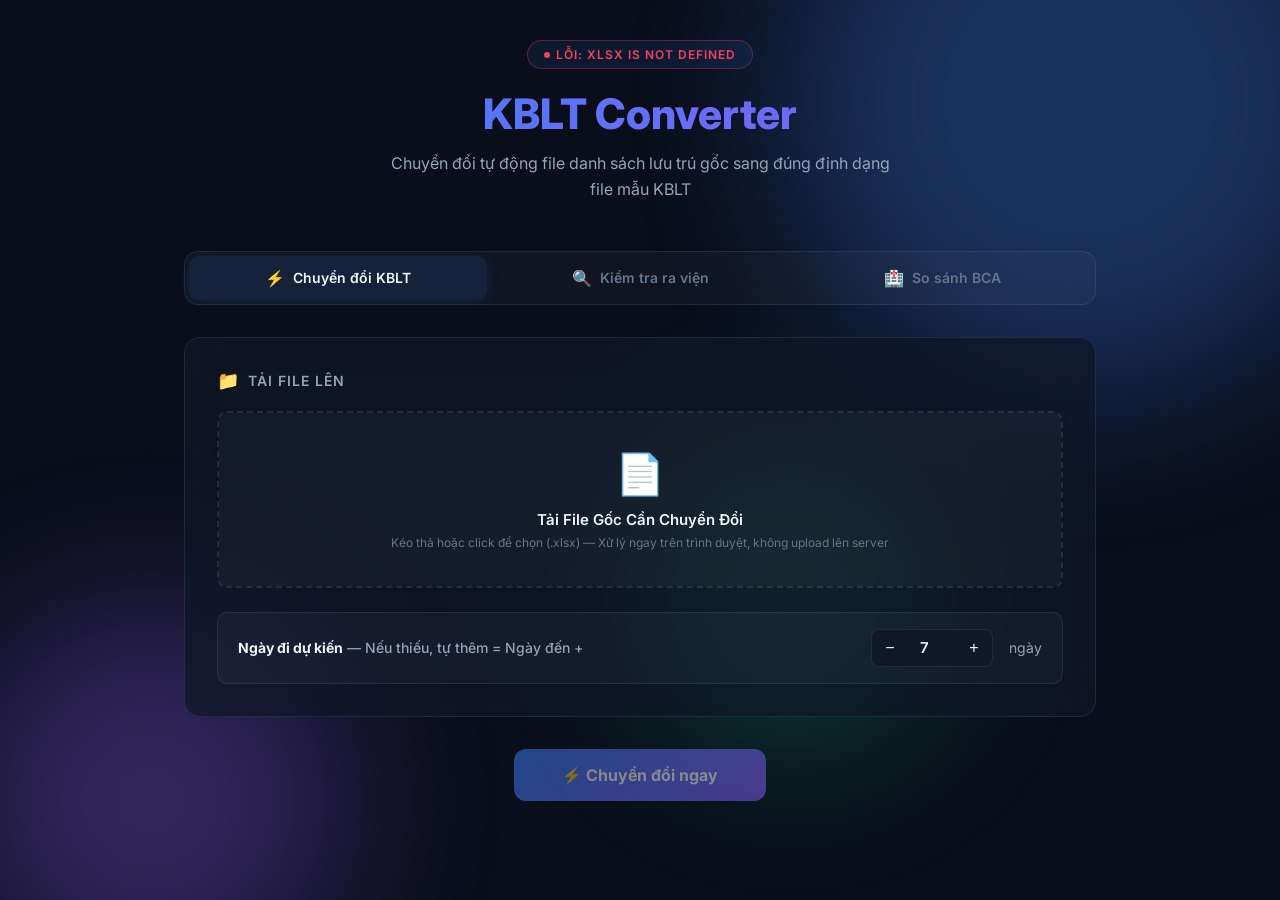
==== index.html @ 91fc9d6a "feat: xuat file BN moi theo chuan mau KBLT BCA de import truc tiep, them the thong ke va nut tai tom" ====
<!DOCTYPE html>
<html lang="vi">
<head>
    <meta charset="UTF-8">
    <meta name="viewport" content="width=device-width, initial-scale=1.0">
    <title>KBLT Converter - Chuyển đổi file lưu trú</title>
    <meta name="description" content="Chuyển đổi tự động file danh sách lưu trú gốc sang đúng định dạng file mẫu KBLT. Chạy trực tiếp trên trình duyệt.">
    <link rel="preconnect" href="https://fonts.googleapis.com">
    <link rel="preconnect" href="https://fonts.gstatic.com" crossorigin>
    <link href="https://fonts.googleapis.com/css2?family=Inter:wght@300;400;500;600;700;800&display=swap" rel="stylesheet">
    <script src="https://cdn.sheetjs.com/xlsx-0.20.3/package/dist/xlsx.full.min.js"></script>
    <script src="data/template_b64.js"></script>
    <style>
        :root {
            --bg-primary: #0a0e1a;
            --bg-secondary: #111827;
            --bg-card: rgba(17, 24, 39, 0.7);
            --bg-glass: rgba(255, 255, 255, 0.03);
            --border-glass: rgba(255, 255, 255, 0.08);
            --text-primary: #f1f5f9;
            --text-secondary: #94a3b8;
            --text-muted: #64748b;
            --accent-blue: #3b82f6;
            --accent-purple: #8b5cf6;
            --accent-emerald: #10b981;
            --accent-amber: #f59e0b;
            --accent-rose: #f43f5e;
            --accent-cyan: #06b6d4;
            --gradient-primary: linear-gradient(135deg, #3b82f6, #8b5cf6);
            --gradient-success: linear-gradient(135deg, #10b981, #06b6d4);
            --gradient-warm: linear-gradient(135deg, #f59e0b, #f43f5e);
            --shadow-glow: 0 0 40px rgba(59, 130, 246, 0.15);
            --radius: 16px;
            --radius-sm: 10px;
        }

        * { margin: 0; padding: 0; box-sizing: border-box; }

        body {
            font-family: 'Inter', -apple-system, sans-serif;
            background: var(--bg-primary);
            color: var(--text-primary);
            min-height: 100vh;
            overflow-x: hidden;
        }

        .bg-animation {
            position: fixed; top: 0; left: 0;
            width: 100%; height: 100%;
            z-index: 0; overflow: hidden;
        }

        .bg-animation .orb {
            position: absolute; border-radius: 50%;
            filter: blur(80px); opacity: 0.3;
            animation: float 20s ease-in-out infinite;
        }

        .bg-animation .orb:nth-child(1) {
            width: 600px; height: 600px;
            background: var(--accent-blue);
            top: -200px; right: -100px;
        }

        .bg-animation .orb:nth-child(2) {
            width: 400px; height: 400px;
            background: var(--accent-purple);
            bottom: -100px; left: -50px;
            animation-delay: -7s;
        }

        .bg-animation .orb:nth-child(3) {
            width: 300px; height: 300px;
            background: var(--accent-emerald);
            top: 50%; left: 50%;
            animation-delay: -14s;
        }

        @keyframes float {
            0%, 100% { transform: translate(0, 0) scale(1); }
            25% { transform: translate(50px, -30px) scale(1.05); }
            50% { transform: translate(-30px, 50px) scale(0.95); }
            75% { transform: translate(30px, 30px) scale(1.02); }
        }

        .container {
            position: relative; z-index: 1;
            max-width: 960px; margin: 0 auto;
            padding: 40px 24px 60px;
        }

        .header { text-align: center; margin-bottom: 48px; }

        .header .badge {
            display: inline-flex; align-items: center; gap: 6px;
            padding: 6px 16px;
            background: rgba(59, 130, 246, 0.1);
            border: 1px solid rgba(59, 130, 246, 0.2);
            border-radius: 100px;
            font-size: 12px; font-weight: 600;
            color: var(--accent-blue);
            text-transform: uppercase; letter-spacing: 1px;
            margin-bottom: 20px;
        }

        .header .badge .dot {
            width: 6px; height: 6px;
            background: var(--accent-emerald);
            border-radius: 50%;
            animation: pulse-dot 2s ease-in-out infinite;
        }

        .header .badge.loading-badge .dot {
            background: var(--accent-amber);
        }

        .header .badge.error-badge {
            border-color: rgba(244, 63, 94, 0.3);
            color: var(--accent-rose);
        }

        .header .badge.error-badge .dot {
            background: var(--accent-rose);
        }

        @keyframes pulse-dot {
            0%, 100% { opacity: 1; transform: scale(1); }
            50% { opacity: 0.5; transform: scale(0.8); }
        }

        .header h1 {
            font-size: 42px; font-weight: 800;
            background: var(--gradient-primary);
            -webkit-background-clip: text;
            -webkit-text-fill-color: transparent;
            background-clip: text;
            line-height: 1.2; margin-bottom: 12px;
        }

        .header p {
            font-size: 16px; color: var(--text-secondary);
            max-width: 500px; margin: 0 auto; line-height: 1.6;
        }

        .card {
            background: var(--bg-card);
            backdrop-filter: blur(20px);
            border: 1px solid var(--border-glass);
            border-radius: var(--radius);
            padding: 32px; margin-bottom: 24px;
            transition: all 0.3s ease;
        }

        .card:hover { border-color: rgba(255, 255, 255, 0.12); }

        .card-title {
            font-size: 14px; font-weight: 600;
            color: var(--text-secondary);
            text-transform: uppercase; letter-spacing: 1px;
            margin-bottom: 20px;
            display: flex; align-items: center; gap: 8px;
        }

        .card-title .icon { font-size: 18px; }

        .upload-zone {
            border: 2px dashed rgba(255, 255, 255, 0.1);
            border-radius: var(--radius-sm);
            padding: 36px 24px; text-align: center;
            cursor: pointer; transition: all 0.3s ease;
            position: relative; overflow: hidden;
        }

        .upload-zone::before {
            content: ''; position: absolute; inset: 0;
            background: var(--bg-glass); transition: all 0.3s ease;
        }

        .upload-zone:hover {
            border-color: var(--accent-blue);
            background: rgba(59, 130, 246, 0.05);
        }

        .upload-zone.dragover {
            border-color: var(--accent-blue);
            background: rgba(59, 130, 246, 0.08);
            transform: scale(1.02);
            box-shadow: var(--shadow-glow);
        }

        .upload-zone.has-file {
            border-color: var(--accent-emerald);
            border-style: solid;
            background: rgba(16, 185, 129, 0.05);
        }

        .upload-zone .zone-content { position: relative; z-index: 1; }
        .upload-zone .zone-icon { font-size: 40px; margin-bottom: 12px; display: block; }

        .upload-zone .zone-label {
            font-size: 15px; font-weight: 600;
            color: var(--text-primary); margin-bottom: 6px;
        }

        .upload-zone .zone-hint { font-size: 12px; color: var(--text-muted); }

        .upload-zone .file-name {
            display: none; font-size: 13px;
            color: var(--accent-emerald); font-weight: 500;
            margin-top: 8px; word-break: break-all;
        }

        .upload-zone.has-file .file-name { display: block; }

        input[type="file"] { display: none; }

        .settings-row {
            display: flex; align-items: center; gap: 16px;
            margin-top: 24px; padding: 16px 20px;
            background: var(--bg-glass);
            border-radius: var(--radius-sm);
            border: 1px solid var(--border-glass);
        }

        .settings-row label {
            font-size: 14px; color: var(--text-secondary);
            font-weight: 500; flex: 1;
        }

        .settings-row label strong { color: var(--text-primary); }

        .number-input {
            display: flex; align-items: center; gap: 0;
            background: var(--bg-secondary);
            border-radius: 8px; overflow: hidden;
            border: 1px solid var(--border-glass);
        }

        .number-input button {
            width: 36px; height: 36px; border: none;
            background: transparent; color: var(--text-primary);
            font-size: 16px; cursor: pointer;
            display: flex; align-items: center; justify-content: center;
            transition: background 0.2s;
        }

        .number-input button:hover { background: rgba(255, 255, 255, 0.08); }

        .number-input input {
            width: 48px; height: 36px; border: none;
            background: transparent; color: var(--text-primary);
            text-align: center; font-size: 15px;
            font-weight: 600; font-family: 'Inter', sans-serif;
        }

        .number-input input:focus { outline: none; }

        .submit-section { text-align: center; margin-top: 32px; }

        .btn-convert {
            display: inline-flex; align-items: center; gap: 10px;
            padding: 16px 48px;
            background: var(--gradient-primary);
            color: white; border: none; border-radius: 12px;
            font-size: 16px; font-weight: 700;
            font-family: 'Inter', sans-serif;
            cursor: pointer; transition: all 0.3s ease;
            position: relative; overflow: hidden;
        }

        .btn-convert::before {
            content: ''; position: absolute; inset: 0;
            background: linear-gradient(135deg, rgba(255,255,255,0.1), transparent);
            opacity: 0; transition: opacity 0.3s;
        }

        .btn-convert:hover::before { opacity: 1; }

        .btn-convert:hover {
            transform: translateY(-2px);
            box-shadow: 0 8px 30px rgba(59, 130, 246, 0.4);
        }

        .btn-convert:active { transform: translateY(0); }

        .btn-convert:disabled {
            opacity: 0.5; cursor: not-allowed;
            transform: none !important;
            box-shadow: none !important;
        }

        .btn-convert .spinner {
            display: none; width: 20px; height: 20px;
            border: 2px solid rgba(255,255,255,0.3);
            border-top-color: white; border-radius: 50%;
            animation: spin 0.8s linear infinite;
        }

        .btn-convert.loading .spinner { display: block; }
        .btn-convert.loading .btn-text { display: none; }

        @keyframes spin { to { transform: rotate(360deg); } }

        .results { display: none; animation: slideUp 0.5s ease; }
        .results.show { display: block; }

        @keyframes slideUp {
            from { opacity: 0; transform: translateY(20px); }
            to { opacity: 1; transform: translateY(0); }
        }

        .success-banner {
            background: linear-gradient(135deg, rgba(16, 185, 129, 0.1), rgba(6, 182, 212, 0.1));
            border: 1px solid rgba(16, 185, 129, 0.2);
            border-radius: var(--radius);
            padding: 28px 32px; text-align: center;
            margin-bottom: 24px;
        }

        .success-banner .check-icon {
            width: 56px; height: 56px;
            background: var(--gradient-success);
            border-radius: 50%;
            display: flex; align-items: center; justify-content: center;
            margin: 0 auto 16px; font-size: 28px;
            animation: scaleIn 0.5s ease;
        }

        @keyframes scaleIn {
            from { transform: scale(0); }
            50% { transform: scale(1.2); }
            to { transform: scale(1); }
        }

        .success-banner h3 {
            font-size: 20px; font-weight: 700;
            color: var(--accent-emerald); margin-bottom: 6px;
        }

        .success-banner p { font-size: 14px; color: var(--text-secondary); }

        .stats-grid {
            display: grid;
            grid-template-columns: repeat(3, 1fr);
            gap: 12px; margin-bottom: 24px;
        }

        .stat-card {
            background: var(--bg-glass);
            border: 1px solid var(--border-glass);
            border-radius: var(--radius-sm);
            padding: 20px 16px; text-align: center;
            transition: all 0.3s ease;
        }

        .stat-card:hover {
            transform: translateY(-2px);
            border-color: rgba(255, 255, 255, 0.12);
        }

        .stat-card .stat-value {
            font-size: 28px; font-weight: 800;
            margin-bottom: 4px; line-height: 1;
        }

        .stat-card .stat-label {
            font-size: 11px; color: var(--text-muted);
            text-transform: uppercase; letter-spacing: 0.5px;
            font-weight: 500;
        }

        .stat-card:nth-child(1) .stat-value { color: var(--accent-blue); }
        .stat-card:nth-child(2) .stat-value { color: var(--accent-purple); }
        .stat-card:nth-child(3) .stat-value { color: var(--accent-emerald); }
        .stat-card:nth-child(4) .stat-value { color: var(--accent-amber); }
        .stat-card:nth-child(5) .stat-value { color: var(--accent-cyan); }
        .stat-card:nth-child(6) .stat-value { color: var(--accent-rose); }

        .btn-download {
            display: inline-flex; align-items: center; gap: 10px;
            padding: 14px 40px;
            background: var(--gradient-success);
            color: white; border: none; border-radius: 12px;
            font-size: 15px; font-weight: 700;
            font-family: 'Inter', sans-serif;
            cursor: pointer; transition: all 0.3s ease;
            text-decoration: none;
        }

        .btn-download:hover {
            transform: translateY(-2px);
            box-shadow: 0 8px 30px rgba(16, 185, 129, 0.4);
        }

        .btn-reset {
            display: inline-flex; align-items: center; gap: 8px;
            padding: 14px 32px;
            background: transparent; color: var(--text-secondary);
            border: 1px solid var(--border-glass);
            border-radius: 12px; font-size: 14px; font-weight: 600;
            font-family: 'Inter', sans-serif;
            cursor: pointer; transition: all 0.3s ease;
            margin-left: 12px;
        }

        .btn-reset:hover {
            border-color: var(--text-muted);
            color: var(--text-primary);
        }

        .error-banner {
            display: none;
            background: rgba(244, 63, 94, 0.1);
            border: 1px solid rgba(244, 63, 94, 0.2);
            border-radius: var(--radius-sm);
            padding: 16px 20px; margin-top: 16px;
            color: var(--accent-rose); font-size: 14px;
            animation: slideUp 0.3s ease;
        }

        .error-banner.show { display: block; }

        .mapping-detail { margin-top: 16px; }

        .mapping-item {
            display: flex; justify-content: space-between;
            align-items: center; padding: 10px 16px;
            border-bottom: 1px solid var(--border-glass);
            font-size: 13px;
        }

        .mapping-item:last-child { border-bottom: none; }
        .mapping-item .map-label { color: var(--text-secondary); }
        .mapping-item .map-value { font-weight: 600; color: var(--accent-emerald); }
        .mapping-item .map-value.zero { color: var(--text-muted); }

        @media (max-width: 640px) {
            .stats-grid { grid-template-columns: repeat(2, 1fr); }
            .header h1 { font-size: 28px; }
            .card { padding: 20px; }
            .discharge-upload-grid { grid-template-columns: 1fr; }
            .discharge-upload-grid.three-cols { grid-template-columns: 1fr; }
            .discharge-stats-grid { grid-template-columns: 1fr 1fr; }
        }

        /* ===== Tab Navigation ===== */
        .tab-bar {
            display: flex; gap: 4px;
            background: rgba(255, 255, 255, 0.03);
            border: 1px solid var(--border-glass);
            border-radius: 14px; padding: 4px;
            margin-bottom: 32px;
            backdrop-filter: blur(12px);
        }

        .tab-item {
            flex: 1; padding: 12px 20px;
            background: transparent; border: none;
            border-radius: 10px; cursor: pointer;
            font-family: 'Inter', sans-serif;
            font-size: 14px; font-weight: 600;
            color: var(--text-muted);
            display: flex; align-items: center;
            justify-content: center; gap: 8px;
            transition: all 0.3s ease;
            position: relative;
        }

        .tab-item:hover {
            color: var(--text-secondary);
            background: rgba(255, 255, 255, 0.03);
        }

        .tab-item.active {
            color: var(--text-primary);
            background: rgba(59, 130, 246, 0.12);
            box-shadow: 0 2px 12px rgba(59, 130, 246, 0.15);
        }

        .tab-item .tab-icon { font-size: 16px; }

        .tab-content {
            display: none;
            animation: fadeIn 0.4s ease;
        }

        .tab-content.active { display: block; }

        @keyframes fadeIn {
            from { opacity: 0; transform: translateY(10px); }
            to { opacity: 1; transform: translateY(0); }
        }

        /* ===== Discharge Checker ===== */
        .discharge-upload-grid {
            display: grid;
            grid-template-columns: 1fr 1fr;
            gap: 16px; margin-bottom: 24px;
        }

        .discharge-upload-grid.three-cols {
            grid-template-columns: 1fr 1fr 1fr;
        }

        .discharge-upload-grid .upload-zone {
            padding: 28px 16px;
        }

        .discharge-upload-grid .zone-icon { font-size: 32px; }

        .discharge-upload-grid .zone-label { font-size: 14px; }

        .discharge-stats-grid {
            display: grid;
            grid-template-columns: repeat(3, 1fr);
            gap: 12px; margin-bottom: 24px;
        }

        .discharge-table-wrap {
            overflow-x: auto;
            border-radius: var(--radius-sm);
            border: 1px solid var(--border-glass);
            margin-bottom: 24px;
        }

        .discharge-table {
            width: 100%; border-collapse: collapse;
            font-size: 13px;
        }

        .discharge-table thead {
            background: rgba(59, 130, 246, 0.08);
        }

        .discharge-table th {
            padding: 12px 14px;
            text-align: left; font-weight: 600;
            color: var(--text-secondary);
            font-size: 11px;
            text-transform: uppercase;
            letter-spacing: 0.5px;
            border-bottom: 1px solid var(--border-glass);
            white-space: nowrap;
        }

        .discharge-table td {
            padding: 10px 14px;
            border-bottom: 1px solid rgba(255, 255, 255, 0.04);
            color: var(--text-primary);
        }

        .discharge-table tbody tr {
            transition: background 0.2s;
        }

        .discharge-table tbody tr:hover {
            background: rgba(59, 130, 246, 0.05);
        }

        .discharge-table tbody tr:last-child td {
            border-bottom: none;
        }

        .discharge-badge {
            display: inline-flex; align-items: center; gap: 5px;
            padding: 3px 10px;
            background: rgba(244, 63, 94, 0.1);
            border: 1px solid rgba(244, 63, 94, 0.2);
            border-radius: 100px;
            font-size: 11px; font-weight: 600;
            color: var(--accent-rose);
        }

        .btn-compare {
            display: inline-flex; align-items: center; gap: 10px;
            padding: 16px 48px;
            background: linear-gradient(135deg, #f59e0b, #f43f5e);
            color: white; border: none; border-radius: 12px;
            font-size: 16px; font-weight: 700;
            font-family: 'Inter', sans-serif;
            cursor: pointer; transition: all 0.3s ease;
            position: relative; overflow: hidden;
        }

        .btn-compare::before {
            content: ''; position: absolute; inset: 0;
            background: linear-gradient(135deg, rgba(255,255,255,0.1), transparent);
            opacity: 0; transition: opacity 0.3s;
        }

        .btn-compare:hover::before { opacity: 1; }

        .btn-compare:hover {
            transform: translateY(-2px);
            box-shadow: 0 8px 30px rgba(245, 158, 11, 0.4);
        }

        .btn-compare:active { transform: translateY(0); }

        .btn-compare:disabled {
            opacity: 0.5; cursor: not-allowed;
            transform: none !important;
            box-shadow: none !important;
        }

        .btn-compare .spinner {
            display: none; width: 20px; height: 20px;
            border: 2px solid rgba(255,255,255,0.3);
            border-top-color: white; border-radius: 50%;
            animation: spin 0.8s linear infinite;
        }

        .btn-compare.loading .spinner { display: block; }
        .btn-compare.loading .btn-text { display: none; }

        .discharge-results { display: none; animation: slideUp 0.5s ease; }
        .discharge-results.show { display: block; }

        .discharge-banner {
            background: linear-gradient(135deg, rgba(245, 158, 11, 0.1), rgba(244, 63, 94, 0.1));
            border: 1px solid rgba(245, 158, 11, 0.2);
            border-radius: var(--radius);
            padding: 28px 32px; text-align: center;
            margin-bottom: 24px;
        }

        .discharge-banner .check-icon {
            width: 56px; height: 56px;
            background: var(--gradient-warm);
            border-radius: 50%;
            display: flex; align-items: center; justify-content: center;
            margin: 0 auto 16px; font-size: 28px;
            animation: scaleIn 0.5s ease;
        }

        .discharge-banner h3 {
            font-size: 20px; font-weight: 700;
            color: var(--accent-amber); margin-bottom: 6px;
        }

        .discharge-banner p { font-size: 14px; color: var(--text-secondary); }

        .no-discharge {
            text-align: center; padding: 40px 20px;
            color: var(--text-muted); font-size: 14px;
        }

        .no-discharge .nd-icon { font-size: 48px; margin-bottom: 12px; display: block; }
    </style>
</head>
<body>
    <div class="bg-animation">
        <div class="orb"></div>
        <div class="orb"></div>
        <div class="orb"></div>
    </div>

    <div class="container">
        <div class="header">
            <div class="badge loading-badge" id="statusBadge">
                <span class="dot"></span>
                <span id="statusText">Đang tải dữ liệu mẫu...</span>
            </div>
            <h1>KBLT Converter</h1>
            <p>Chuyển đổi tự động file danh sách lưu trú gốc sang đúng định dạng file mẫu KBLT</p>
        </div>

        <div class="tab-bar">
            <button type="button" class="tab-item active" onclick="switchTab('converter')">
                <span class="tab-icon">⚡</span> Chuyển đổi KBLT
            </button>
            <button type="button" class="tab-item" onclick="switchTab('discharge')">
                <span class="tab-icon">🔍</span> Kiểm tra ra viện
            </button>
            <button type="button" class="tab-item" onclick="switchTab('bca')">
                <span class="tab-icon">🏥</span> So sánh BCA
            </button>
        </div>

        <div class="tab-content active" id="tab-converter">

        <form id="convertForm">
            <div class="card">
                <div class="card-title">
                    <span class="icon">📁</span>
                    Tải file lên
                </div>

                <div class="upload-zone" id="sourceZone" onclick="document.getElementById('sourceFile').click()">
                    <div class="zone-content">
                        <span class="zone-icon">📄</span>
                        <div class="zone-label">Tải File Gốc Cần Chuyển Đổi</div>
                        <div class="zone-hint">Kéo thả hoặc click để chọn (.xlsx) — Xử lý ngay trên trình duyệt, không upload lên server</div>
                        <div class="file-name" id="sourceFileName"></div>
                    </div>
                    <input type="file" id="sourceFile" accept=".xlsx,.xls">
                </div>

                <div class="settings-row">
                    <label>
                        <strong>Ngày đi dự kiến</strong> — Nếu thiếu, tự thêm = Ngày đến +
                    </label>
                    <div class="number-input">
                        <button type="button" onclick="changeExtraDays(-1)">−</button>
                        <input type="number" id="extraDays" value="7" min="0" max="30">
                        <button type="button" onclick="changeExtraDays(1)">+</button>
                    </div>
                    <span style="font-size: 14px; color: var(--text-secondary);">ngày</span>
                </div>
            </div>

            <div class="submit-section">
                <button type="submit" class="btn-convert" id="btnConvert" disabled>
                    <div class="spinner"></div>
                    <span class="btn-text">⚡ Chuyển đổi ngay</span>
                </button>
                <div class="error-banner" id="errorBanner"></div>
            </div>
        </form>

        <div class="results" id="results">
            <div class="success-banner">
                <div class="check-icon">✓</div>
                <h3>Chuyển đổi thành công!</h3>
                <p id="resultSummary"></p>
            </div>

            <div class="card" id="statsCard" style="display: none;">
                <div class="card-title">
                    <span class="icon">📊</span>
                    Thống kê chi tiết
                </div>

                <div class="stats-grid">
                    <div class="stat-card">
                        <div class="stat-value" id="statTotal">0</div>
                        <div class="stat-label">Tổng dòng</div>
                    </div>
                    <div class="stat-card">
                        <div class="stat-value" id="statGender">0</div>
                        <div class="stat-label">Giới tính</div>
                    </div>
                    <div class="stat-card">
                        <div class="stat-value" id="statDocType">0</div>
                        <div class="stat-label">Loại giấy tờ</div>
                    </div>
                    <div class="stat-card">
                        <div class="stat-value" id="statDate">0</div>
                        <div class="stat-label">Sửa ngày</div>
                    </div>
                    <div class="stat-card">
                        <div class="stat-value" id="statDeparture">0</div>
                        <div class="stat-label">Thêm ngày đi</div>
                    </div>
                    <div class="stat-card">
                        <div class="stat-value" id="statProvince">0</div>
                        <div class="stat-label">Tỉnh/TP</div>
                    </div>
                </div>

                <div class="mapping-detail" id="mappingDetail"></div>
            </div>

            <div style="text-align: center; margin-top: 8px;">
                <button type="button" class="btn-download" id="btnDownload" style="display: none;">
                    📥 Tải file kết quả về
                </button>
                <button type="button" class="btn-reset" onclick="resetForm()">
                    🔄 Làm mới
                </button>
            </div>
        </div>
        </div><!-- end tab-converter -->

        <div class="tab-content" id="tab-discharge">
            <div class="card">
                <div class="card-title">
                    <span class="icon">🔍</span>
                    So sánh file gốc
                </div>

                <div class="discharge-upload-grid">
                    <div class="upload-zone" id="yesterdayZone" onclick="document.getElementById('yesterdayFile').click()">
                        <div class="zone-content">
                            <span class="zone-icon">📅</span>
                            <div class="zone-label">File gốc HÔM QUA</div>
                            <div class="zone-hint">Kéo thả hoặc click (.xlsx)</div>
                            <div class="file-name" id="yesterdayFileName"></div>
                        </div>
                        <input type="file" id="yesterdayFile" accept=".xlsx,.xls">
                    </div>

                    <div class="upload-zone" id="todayZone" onclick="document.getElementById('todayFile').click()">
                        <div class="zone-content">
                            <span class="zone-icon">📄</span>
                            <div class="zone-label">File gốc HÔM NAY</div>
                            <div class="zone-hint">Kéo thả hoặc click (.xlsx)</div>
                            <div class="file-name" id="todayFileName"></div>
                        </div>
                        <input type="file" id="todayFile" accept=".xlsx,.xls">
                    </div>
                </div>
            </div>

            <div class="submit-section">
                <button type="button" class="btn-compare" id="btnCompare" disabled onclick="runComparison()">
                    <div class="spinner"></div>
                    <span class="btn-text">🔍 So sánh ngay</span>
                </button>
                <div class="error-banner" id="errorBannerDischarge"></div>
            </div>

            <div class="discharge-results" id="dischargeResults">
                <div class="discharge-banner">
                    <div class="check-icon">🏥</div>
                    <h3>Kết quả so sánh</h3>
                    <p id="dischargeSummary"></p>
                </div>

                <div class="discharge-stats-grid">
                    <div class="stat-card">
                        <div class="stat-value" id="statYesterday">0</div>
                        <div class="stat-label">Bệnh nhân hôm qua</div>
                    </div>
                    <div class="stat-card">
                        <div class="stat-value" id="statToday">0</div>
                        <div class="stat-label">Bệnh nhân hôm nay</div>
                    </div>
                    <div class="stat-card">
                        <div class="stat-value" id="statDischarged">0</div>
                        <div class="stat-label">Đã ra viện</div>
                    </div>
                </div>

                <div class="card" id="dischargeTableCard" style="display: none;">
                    <div class="card-title">
                        <span class="icon">📋</span>
                        Danh sách bệnh nhân đã ra viện
                        <span class="discharge-badge" id="dischargeCount"></span>
                    </div>
                    <div class="discharge-table-wrap">
                        <table class="discharge-table">
                            <thead>
                                <tr>
                                    <th>STT</th>
                                    <th>Họ và tên</th>
                                    <th>Ngày sinh</th>
                                    <th>Số giấy tờ</th>
                                    <th>Phòng/Khoa</th>
                                    <th>Ngày đến</th>
                                </tr>
                            </thead>
                            <tbody id="dischargeTableBody"></tbody>
                        </table>
                    </div>
                </div>

                <div id="noDischargeMsg" class="no-discharge" style="display: none;">
                    <span class="nd-icon">✅</span>
                    <strong>Không có bệnh nhân nào ra viện</strong>
                    <p style="margin-top: 6px;">Tất cả bệnh nhân hôm qua vẫn có trong danh sách hôm nay.</p>
                </div>

                <div style="text-align: center; margin-top: 8px;">
                    <button type="button" class="btn-download" id="btnDownloadDischarge" style="display: none;">
                        📥 Tải danh sách ra viện (.xlsx)
                    </button>
                    <button type="button" class="btn-reset" onclick="resetDischarge()">
                        🔄 Làm mới
                    </button>
                </div>
            </div>
        </div><!-- end tab-discharge -->

        <div class="tab-content" id="tab-bca">
            <div class="card">
                <div class="card-title">
                    <span class="icon">🏥</span>
                    So sánh đa chiều: HIS ↔ BCA ↔ KBLT
                </div>
                <p style="color: var(--text-dim); font-size: 13px; margin: -8px 0 16px 0;">
                    Tải lên 2 hoặc 3 file để so sánh. File HIS (bắt buộc) + BCA hoặc KBLT.
                </p>

                <div class="discharge-upload-grid three-cols">
                    <div class="upload-zone" id="hisZone" onclick="document.getElementById('hisFile').click()">
                        <div class="zone-content">
                            <span class="zone-icon">🏥</span>
                            <div class="zone-label">File HIS / KBLT (bắt buộc)</div>
                            <div class="zone-hint">File KBLT đã chuyển đổi hoặc File HIS (rptDS_LUUTRU...xlsx)</div>
                            <div class="file-name" id="hisFileName"></div>
                        </div>
                        <input type="file" id="hisFile" accept=".xlsx,.xls">
                    </div>

                    <div class="upload-zone" id="bcaZone" onclick="document.getElementById('bcaFile').click()">
                        <div class="zone-content">
                            <span class="zone-icon">🌐</span>
                            <div class="zone-label">File BCA (tùy chọn)</div>
                            <div class="zone-hint">File tải từ web lưu trú BCA (danh-sach-khach-VN...xlsx)</div>
                            <div class="file-name" id="bcaFileName"></div>
                        </div>
                        <input type="file" id="bcaFile" accept=".xlsx,.xls">
                    </div>

                    <div class="upload-zone" id="resultZone" onclick="document.getElementById('resultFile').click()">
                        <div class="zone-content">
                            <span class="zone-icon">📄</span>
                            <div class="zone-label">File KBLT phụ (tùy chọn)</div>
                            <div class="zone-hint">File KBLT_DDMM.xlsx nếu ô 1 bạn chọn file HIS gốc</div>
                            <div class="file-name" id="resultFileName"></div>
                        </div>
                        <input type="file" id="resultFile" accept=".xlsx,.xls">
                    </div>
                </div>
            </div>

            <div class="submit-section">
                <button type="button" class="btn-compare" id="btnCompareBca" disabled onclick="runBcaComparison()">
                    <div class="spinner"></div>
                    <span class="btn-text">🏥 So sánh ngay</span>
                </button>
                <div class="error-banner" id="errorBannerBca"></div>
            </div>

            <div class="discharge-results" id="bcaResults">
                <div class="discharge-banner">
                    <div class="check-icon">🏥</div>
                    <h3>Kết quả so sánh</h3>
                    <p id="bcaSummary"></p>
                </div>

                <div class="discharge-stats-grid" style="grid-template-columns: repeat(auto-fit, minmax(130px, 1fr));">
                    <div class="stat-card">
                        <div class="stat-value" id="statHis">0</div>
                        <div class="stat-label">BN trên HIS</div>
                    </div>
                    <div class="stat-card">
                        <div class="stat-value" id="statBca">0</div>
                        <div class="stat-label">BN trên BCA</div>
                    </div>
                    <div class="stat-card">
                        <div class="stat-value" id="statBcaStill">0</div>
                        <div class="stat-label">Còn nằm viện</div>
                    </div>
                    <div class="stat-card">
                        <div class="stat-value" id="statBcaDischarged">0</div>
                        <div class="stat-label">Đã ra viện</div>
                    </div>
                    <div class="stat-card">
                        <div class="stat-value" id="statBcaNew">0</div>
                        <div class="stat-label">BN mới (cần nạp)</div>
                    </div>
                </div>

                <div class="card" id="bcaStillCard" style="display: none;">
                    <div class="card-title">
                        <span class="icon">🏥</span>
                        Danh sách BN còn nằm viện (cần gia hạn trên BCA)
                        <span class="discharge-badge" style="background: linear-gradient(135deg, #10b981, #059669);" id="bcaStillCount"></span>
                    </div>
                    <div class="discharge-table-wrap">
                        <table class="discharge-table">
                            <thead>
                                <tr>
                                    <th>STT</th>
                                    <th>Họ và tên</th>
                                    <th>Ngày sinh</th>
                                    <th>Số giấy tờ</th>
                                    <th>Phòng/Khoa</th>
                                    <th>Ngày đến</th>
                                </tr>
                            </thead>
                            <tbody id="bcaStillBody"></tbody>
                        </table>
                    </div>
                </div>

                <div class="card" id="bcaTableCard" style="display: none;">
                    <div class="card-title">
                        <span class="icon">📋</span>
                        Danh sách BN đã ra viện (có trên BCA, không còn trên HIS)
                        <span class="discharge-badge" id="bcaDischargeCount"></span>
                    </div>
                    <div class="discharge-table-wrap">
                        <table class="discharge-table">
                            <thead>
                                <tr>
                                    <th>STT</th>
                                    <th>Họ và tên</th>
                                    <th>Ngày sinh</th>
                                    <th>Số giấy tờ</th>
                                    <th>Phòng/Khoa</th>
                                    <th>Ngày đến</th>
                                </tr>
                            </thead>
                            <tbody id="bcaTableBody"></tbody>
                        </table>
                    </div>
                </div>

                <div class="card" id="bcaNewCard" style="display: none;">
                    <div class="card-title">
                        <span class="icon">🆕</span>
                        BN mới trên HIS chưa có trên BCA (cần khai báo mới)
                        <span class="discharge-badge" style="background: linear-gradient(135deg, #3b82f6, #2563eb);" id="bcaNewCount"></span>
                    </div>
                    <div class="discharge-table-wrap">
                        <table class="discharge-table">
                            <thead>
                                <tr>
                                    <th>STT</th>
                                    <th>Họ và tên</th>
                                    <th>Ngày sinh</th>
                                    <th>Số giấy tờ</th>
                                    <th>Phòng/Khoa</th>
                                    <th>Ngày đến</th>
                                </tr>
                            </thead>
                            <tbody id="bcaNewBody"></tbody>
                        </table>
                    </div>
                </div>

                <div id="noBcaDischargeMsg" class="no-discharge" style="display: none;">
                    <span class="nd-icon">✅</span>
                    <strong>Không có bệnh nhân nào ra viện</strong>
                    <p style="margin-top: 6px;">Tất cả BN trên BCA đều còn trên HIS.</p>
                </div>

                <div style="display: flex; gap: 10px; justify-content: center; flex-wrap: wrap; margin-top: 16px;">
                    <button type="button" class="btn-download" id="btnDownloadBcaStill" style="display: none; background: #10b981;">
                        📥 Tải DS còn nằm viện (.xlsx)
                    </button>
                    <button type="button" class="btn-download" id="btnDownloadBca" style="display: none; background: #ef4444;">
                        📥 Tải DS đã ra viện (.xlsx)
                    </button>
                    <button type="button" class="btn-download" id="btnDownloadBcaNew" style="display: none; background: #2563eb;" title="File mẫu chuẩn BCA để import trực tiếp lên web lưu trú">
                        📥 Tải DS BN mới nạp BCA (.xlsx)
                    </button>
                    <button type="button" class="btn-download" id="btnDownloadBcaNewSummary" style="display: none; background: #475569;" title="Bảng tóm tắt rút gọn để xem hoặc in">
                        📄 Tải tóm tắt BN mới (.xlsx)
                    </button>
                    <button type="button" class="btn-reset" onclick="resetBca()">
                        🔄 Làm mới
                    </button>
                </div>
            </div>
        </div><!-- end tab-bca -->
    </div>

<script>
// ============================================================
// KBLT Converter — Client-side (port từ Python/openpyxl)
// ============================================================

let templateData = null;   // ArrayBuffer of template file
let lookups = null;        // Lookup dictionaries built from template
let outputWorkbook = null; // Last generated workbook for download

// ===== Unicode NFC normalization =====
function nfc(s) {
    if (s === null || s === undefined) return '';
    return String(s).trim().normalize('NFC');
}

// ===== Build lookup tables from template workbook =====
function buildLookups(wbTpl) {
    const lk = {};

    // --- TINH_THANH ---
    const wsTT = wbTpl.Sheets['TINH_THANH'];
    const ttRows = XLSX.utils.sheet_to_json(wsTT, { header: 1, defval: null });
    const tinhCode = {};
    const tinhDisplay = {};
    for (let i = 1; i < ttRows.length; i++) {
        const row = ttRows[i];
        if (row[1] && row[2]) {
            const ma = String(row[0]).trim();
            const ten = nfc(row[1]);
            tinhCode[ten] = ma;
            tinhDisplay[ten] = row[2];
        }
    }
    lk.tinhCode = tinhCode;
    lk.tinhDisplay = tinhDisplay;

    // --- PHUONG_XA ---
    const wsPX = wbTpl.Sheets['PHUONG_XA'];
    const pxRows = XLSX.utils.sheet_to_json(wsPX, { header: 1, defval: null });
    const pxMap = {};
    for (let i = 1; i < pxRows.length; i++) {
        const row = pxRows[i];
        if (row[1] && row[2] && row[3]) {
            const maTinh = String(row[2]).trim();
            const tenPx = nfc(row[1]);
            if (!pxMap[maTinh]) pxMap[maTinh] = {};
            pxMap[maTinh][tenPx] = row[3];
        }
    }
    lk.pxMap = pxMap;

    // --- DANH_MUC ---
    const wsDM = wbTpl.Sheets['DANH_MUC'];
    const dmRows = XLSX.utils.sheet_to_json(wsDM, { header: 1, defval: null });
    const loaiGiayTo = {};
    const noiCuTru = {};
    const lyDo = {};
    const gioiTinh = {};
    const quocTich = {};

    for (let i = 1; i < dmRows.length; i++) {
        const row = dmRows[i];

        // Col 0: Loại giấy tờ
        if (row[0]) {
            const val = nfc(row[0]);
            loaiGiayTo[val] = val;
            const parts = val.split(' - ');
            if (parts.length > 1) {
                const short = parts[1].trim();
                loaiGiayTo[short] = val;
                loaiGiayTo[short.replace('Thẻ ', '')] = val;
                if (short.includes('Khác') || short.includes('khác')) {
                    loaiGiayTo['Giấy tờ khác'] = val;
                } else if (short.includes('CCCD')) {
                    loaiGiayTo['CCCD'] = val;
                } else if (short.includes('CMND')) {
                    loaiGiayTo['CMND'] = val;
                }
            }
        }

        // Col 1: Nơi cư trú
        if (row[1]) {
            const val = nfc(row[1]);
            noiCuTru[val] = val;
            const parts = val.split(' - ');
            if (parts.length > 1) {
                noiCuTru[parts[1].trim()] = val;
            }
            if (val.includes('Khác')) {
                noiCuTru['Khác'] = val;
                noiCuTru['Địa chỉ khác'] = val;
            }
        }

        // Col 2: Lý do
        if (row[2]) {
            const val = nfc(row[2]);
            lyDo[val] = val;
            const parts = val.split(' - ');
            if (parts.length > 1) {
                const short = parts[1].trim();
                lyDo[short] = val;
                if (short === 'Chữa bệnh') {
                    lyDo['Khám chữa bệnh'] = val;
                    lyDo['KCB'] = val;
                }
            }
        }

        // Col 3: Giới tính
        if (row[3]) {
            const val = nfc(row[3]);
            gioiTinh[val] = val;
            const parts = val.split(' - ');
            if (parts.length > 1) {
                gioiTinh[parts[0].trim()] = val;
                gioiTinh[parts[1].trim()] = val;
            }
        }

        // Col 4: Quốc tịch
        if (row[4]) {
            const val = nfc(row[4]);
            quocTich[val] = val;
            const parts = val.split(' - ');
            if (parts.length > 1) {
                quocTich[parts[0].trim()] = val;
            }
            if (val.includes('Viet Nam') || val.includes('Việt Nam')) {
                quocTich['VNM'] = val;
            }
        }
    }

    lk.loaiGiayTo = loaiGiayTo;
    lk.noiCuTru = noiCuTru;
    lk.lyDo = lyDo;
    lk.gioiTinh = gioiTinh;
    lk.quocTich = quocTich;

    return lk;
}

// ===== Mapping helpers =====
function mapTinh(rawValue, lk) {
    if (!rawValue) return '';
    const val = nfc(rawValue);
    const clean = val.replace('Tỉnh ', '').replace('Thành phố ', 'TP. ');
    if (lk.tinhDisplay[clean]) return lk.tinhDisplay[clean];
    const clean2 = val.replace('Tỉnh ', '').replace('Thành phố ', '');
    for (const [k, v] of Object.entries(lk.tinhDisplay)) {
        if (clean2.includes(k) || k.includes(clean2)) return v;
    }
    return val;
}

function getTinhCode(rawValue, lk) {
    if (!rawValue) return '';
    const val = nfc(rawValue);
    const clean = val.replace('Tỉnh ', '').replace('Thành phố ', 'TP. ');
    return lk.tinhCode[clean] || '';
}

function mapPhuongXa(rawPx, tinhCode, lk) {
    if (!rawPx || !tinhCode) return '';
    const val = nfc(rawPx);
    if (lk.pxMap[tinhCode] && lk.pxMap[tinhCode][val]) {
        return lk.pxMap[tinhCode][val];
    }
    return val;
}

function mapGeneric(rawValue, lookupDict) {
    if (!rawValue) return '';
    const val = nfc(rawValue);
    return lookupDict[val] || val;
}

function fixDate(rawValue) {
    if (!rawValue) return [null, null];
    const val = String(rawValue).trim();
    const datePart = val.includes(' ') ? val.split(' ')[0] : val;
    // Parse dd/mm/yyyy
    const m = datePart.match(/^(\d{1,2})\/(\d{1,2})\/(\d{4})$/);
    if (m) {
        const dt = new Date(parseInt(m[3]), parseInt(m[2]) - 1, parseInt(m[1]));
        if (!isNaN(dt.getTime())) return [datePart, dt];
    }
    return [datePart, null];
}

function formatDate(dt) {
    const dd = String(dt.getDate()).padStart(2, '0');
    const mm = String(dt.getMonth() + 1).padStart(2, '0');
    const yyyy = dt.getFullYear();
    return `${dd}/${mm}/${yyyy}`;
}

// ===== Find source columns dynamically =====
function findSourceColumns(srcRows) {
    let headerRowIdx = -1;
    let colMap = {};

    // Scan first 20 rows for "Họ và tên"
    const scanLimit = Math.min(20, srcRows.length);
    for (let r = 0; r < scanLimit; r++) {
        const row = srcRows[r];
        if (!row) continue;
        for (let c = 0; c < row.length; c++) {
            const val = nfc(row[c]).toLowerCase();
            if (val.includes('họ và tên')) {
                headerRowIdx = r;
                break;
            }
        }
        if (headerRowIdx >= 0) break;
    }

    if (headerRowIdx < 0) return [null, null];

    // Read all headers
    const headerRow = srcRows[headerRowIdx];
    const headers = headerRow.map(h => nfc(h).toLowerCase());

    const hasDiNgay = headers.some(h => h && h.includes('đi ngày'));
    // const hasTuNgay = headers.some(h => h && h.includes('từ ngày'));

    for (let c = 0; c < headers.length; c++) {
        const val = headers[c];
        if (!val) continue;

        if (val.includes('họ và tên'))
            colMap.ho_ten = c;
        else if (val.includes('ngày, tháng, năm sinh') || val.includes('ngày sinh'))
            colMap.ngay_sinh = c;
        else if (val.includes('giới tính'))
            colMap.gioi_tinh = c;
        else if (val.includes('quốc tịch'))
            colMap.quoc_tich = c;
        else if (val.includes('loại giấy tờ'))
            colMap.loai_giay_to = c;
        else if (val.includes('tên giấy tờ'))
            colMap.ten_giay_to = c;
        else if (val.includes('số giấy tờ'))
            colMap.so_giay_to = c;
        else if (val.includes('cmnd') || val.includes('cccd') || val.includes('số định danh'))
            colMap.so_cccd = c;
        else if (val.includes('hộ chiếu'))
            colMap.so_ho_chieu = c;
        else if (val.includes('giấy tờ khác'))
            colMap.so_giay_to_khac = c;
        else if (val.includes('số điện thoại'))
            colMap.so_dt = c;
        else if (val.includes('loại cư trú') || val.includes('nơi cư trú'))
            colMap.noi_cu_tru = c;
        else if (val.includes('tỉnh/tp') || val.includes('tỉnh, thành') || val.includes('tỉnh thành'))
            colMap.tinh_tp = c;
        else if (val.includes('phường/xã') || val.includes('phường xã'))
            colMap.phuong_xa = c;
        else if (val.includes('địa chỉ chi tiết') || val.includes('số nhà'))
            colMap.dia_chi = c;
        else if (val.includes('từ ngày') || val.includes('ngày đến'))
            colMap.ngay_den = c;
        else if (val.includes('đi ngày') || val.includes('ngày đi'))
            colMap.ngay_di = c;
        else if (val.includes('đến ngày')) {
            if (hasDiNgay) colMap.ngay_den = c;
            else colMap.ngay_di = c;
        }
        else if (val.includes('lý do lưu trú') || val.includes('lý do cư trú'))
            colMap.ly_do = c;
        else if (val.includes('phòng/khoa') || val.includes('số phòng'))
            colMap.phong_khoa = c;
    }

    return [headerRowIdx, colMap];
}

// ===== SheetJS cell helpers =====
function setCell(ws, r, c, value) {
    const ref = XLSX.utils.encode_cell({ r: r, c: c });
    if (value === null || value === undefined || value === '') {
        ws[ref] = { v: '', t: 's' };
    } else if (typeof value === 'number') {
        ws[ref] = { v: value, t: 'n' };
    } else {
        ws[ref] = { v: String(value), t: 's' };
    }
}

function clearCells(ws, startRow, endRow, startCol, endCol) {
    for (let r = startRow; r <= endRow; r++) {
        for (let c = startCol; c <= endCol; c++) {
            const ref = XLSX.utils.encode_cell({ r: r, c: c });
            delete ws[ref];
        }
    }
}

// ===== Main conversion logic =====
function processFiles(srcArrayBuffer, extraDays) {
    const stats = {
        total_rows: 0, mapped_gender: 0, mapped_doc_type: 0,
        mapped_residence: 0, mapped_province: 0, mapped_ward: 0,
        mapped_nationality: 0, mapped_reason: 0, fixed_date_format: 0,
        added_departure_date: 0, errors: [],
    };

    // Read source workbook
    let wbSrc;
    try {
        wbSrc = XLSX.read(srcArrayBuffer, { type: 'array', cellDates: false });
    } catch (e) {
        stats.errors.push('Lỗi đọc file gốc: ' + e.message);
        return [null, stats];
    }

    // Read template workbook (fresh copy each time)
    let wbTpl;
    try {
        wbTpl = XLSX.read(templateData, { type: 'array', cellDates: false });
    } catch (e) {
        stats.errors.push('Lỗi đọc file mẫu: ' + e.message);
        return [null, stats];
    }

    const wsTpl = wbTpl.Sheets['DS_KHACH_VIET_NAM_LUU_TRU'];
    if (!wsTpl) {
        stats.errors.push('Không tìm thấy sheet "DS_KHACH_VIET_NAM_LUU_TRU" trong file mẫu.');
        return [null, stats];
    }

    const wsSrc = wbSrc.Sheets[wbSrc.SheetNames[0]];
    const srcRows = XLSX.utils.sheet_to_json(wsSrc, { header: 1, defval: null, raw: true });

    // Build lookups from template
    const lk = buildLookups(wbTpl);

    // Find source columns
    const [headerRowIdx, colMap] = findSourceColumns(srcRows);
    if (headerRowIdx === null || !('ho_ten' in colMap)) {
        stats.errors.push('Không tìm thấy dòng tiêu đề (phải có cột "Họ và tên") trong file gốc.');
        return [null, stats];
    }

    // Clear template data rows (row index 2 = Excel row 3, 0-indexed)
    const tplRange = XLSX.utils.decode_range(wsTpl['!ref'] || 'A1');
    clearCells(wsTpl, 2, tplRange.e.r, 0, 18);

    const sourceStart = headerRowIdx + 1;
    let rowCount = 0;

    function safeGet(row, key) {
        if (key in colMap && row && colMap[key] < row.length) {
            return row[colMap[key]];
        }
        return null;
    }

    for (let i = sourceStart; i < srcRows.length; i++) {
        const srcRow = srcRows[i];
        if (!srcRow) continue;

        const hoTen = safeGet(srcRow, 'ho_ten');
        if (!hoTen || String(hoTen).trim().startsWith('<')) continue;

        const tplRow = 2 + rowCount; // 0-indexed (Excel row 3+)
        stats.total_rows++;

        // Col 1: STT
        setCell(wsTpl, tplRow, 0, rowCount + 1);
        // Col 2: Họ và tên
        setCell(wsTpl, tplRow, 1, hoTen);

        // Col 3: Ngày sinh
        let ngaySinhRaw = String(safeGet(srcRow, 'ngay_sinh') || '').trim();
        if (ngaySinhRaw && ngaySinhRaw.length === 4 && /^\d{4}$/.test(ngaySinhRaw)) {
            ngaySinhRaw = '01/01/' + ngaySinhRaw;
        }
        setCell(wsTpl, tplRow, 2, ngaySinhRaw);

        // Col 4: Giới tính
        const gtRaw = nfc(safeGet(srcRow, 'gioi_tinh'));
        const gtMapped = mapGeneric(gtRaw, lk.gioiTinh);
        setCell(wsTpl, tplRow, 3, gtMapped);
        if (gtMapped !== gtRaw) stats.mapped_gender++;

        // Col 5: Quốc tịch
        const qtRaw = nfc(safeGet(srcRow, 'quoc_tich'));
        const qtMapped = mapGeneric(qtRaw, lk.quocTich);
        setCell(wsTpl, tplRow, 4, qtMapped);
        if (qtMapped !== qtRaw) stats.mapped_nationality++;

        // Col 6 & 8: Loại giấy tờ & Số giấy tờ
        let lgtRaw, soGtRaw;
        if ('loai_giay_to' in colMap && 'so_giay_to' in colMap) {
            lgtRaw = nfc(safeGet(srcRow, 'loai_giay_to'));
            soGtRaw = safeGet(srcRow, 'so_giay_to');
        } else {
            const soCccd = safeGet(srcRow, 'so_cccd');
            const soHc = safeGet(srcRow, 'so_ho_chieu');
            const soGtk = safeGet(srcRow, 'so_giay_to_khac');
            if (soCccd) {
                lgtRaw = 'CCCD'; soGtRaw = soCccd;
            } else if (soHc) {
                lgtRaw = 'Hộ chiếu'; soGtRaw = soHc;
            } else if (soGtk) {
                lgtRaw = 'Thẻ BHYT'; soGtRaw = soGtk;
            } else {
                lgtRaw = ''; soGtRaw = '';
            }
        }

        const lgtMapped = mapGeneric(lgtRaw, lk.loaiGiayTo);
        setCell(wsTpl, tplRow, 5, lgtMapped);
        if (lgtMapped !== lgtRaw) stats.mapped_doc_type++;

        // Col 7: Tên giấy tờ
        setCell(wsTpl, tplRow, 6, safeGet(srcRow, 'ten_giay_to') || '');
        // Col 8: Số giấy tờ
        setCell(wsTpl, tplRow, 7, soGtRaw || '');
        // Col 9: Số điện thoại
        setCell(wsTpl, tplRow, 8, safeGet(srcRow, 'so_dt') || '');

        // Col 10: Nơi cư trú
        const nctRaw = nfc(safeGet(srcRow, 'noi_cu_tru'));
        const nctMapped = mapGeneric(nctRaw, lk.noiCuTru);
        setCell(wsTpl, tplRow, 9, nctMapped);
        if (nctMapped !== nctRaw) stats.mapped_residence++;

        // Col 11: Tỉnh/TP
        const tinhRaw = safeGet(srcRow, 'tinh_tp');
        const tinhCodeVal = getTinhCode(tinhRaw, lk);
        const tinhMapped = mapTinh(tinhRaw, lk);
        setCell(wsTpl, tplRow, 10, tinhMapped);
        if (tinhMapped !== nfc(tinhRaw)) stats.mapped_province++;

        // Col 12: Phường/Xã
        const pxRaw = safeGet(srcRow, 'phuong_xa');
        const pxMapped = mapPhuongXa(pxRaw, tinhCodeVal, lk);
        setCell(wsTpl, tplRow, 11, pxMapped);
        if (pxMapped !== nfc(pxRaw)) stats.mapped_ward++;

        // Col 13: Địa chỉ chi tiết
        setCell(wsTpl, tplRow, 12, safeGet(srcRow, 'dia_chi') || '');

        // Col 14: Ngày đến
        const [ndStr, ndDt] = fixDate(safeGet(srcRow, 'ngay_den'));
        setCell(wsTpl, tplRow, 13, ndStr || '');
        const ngayDenRaw = safeGet(srcRow, 'ngay_den');
        if (ngayDenRaw && String(ngayDenRaw).includes(' ')) {
            stats.fixed_date_format++;
        }

        // Col 15: Ngày đi
        const ndiRaw = safeGet(srcRow, 'ngay_di');
        if (ndiRaw && String(ndiRaw).trim()) {
            const [ndiStr] = fixDate(ndiRaw);
            setCell(wsTpl, tplRow, 14, ndiStr || '');
        } else {
            if (ndDt) {
                const ngayDi = new Date(ndDt);
                ngayDi.setDate(ngayDi.getDate() + extraDays);
                setCell(wsTpl, tplRow, 14, formatDate(ngayDi));
                stats.added_departure_date++;
            } else {
                setCell(wsTpl, tplRow, 14, '');
            }
        }

        // Col 16: Phòng/Khoa
        let phongKhoaRaw = String(safeGet(srcRow, 'phong_khoa') || '').trim();
        const pkNorm = nfc(phongKhoaRaw).toUpperCase();
        if (pkNorm.includes('KHOA NGOẠI THẦN KINH') && pkNorm.includes('CHẤN THƯƠNG CHỈNH HÌNH')) {
            phongKhoaRaw = 'NGOẠI TK - CTCH';
        }
        setCell(wsTpl, tplRow, 15, phongKhoaRaw);

        // Col 17: Lý do
        const lydoRaw = nfc(safeGet(srcRow, 'ly_do'));
        const lydoMapped = mapGeneric(lydoRaw, lk.lyDo);
        setCell(wsTpl, tplRow, 16, lydoMapped);
        if (lydoMapped !== lydoRaw) stats.mapped_reason++;

        rowCount++;
    }

    // Update sheet range to include all new rows
    const finalRange = XLSX.utils.decode_range(wsTpl['!ref'] || 'A1');
    finalRange.e.r = Math.max(finalRange.e.r, 2 + rowCount - 1);
    finalRange.e.c = Math.max(finalRange.e.c, 16);
    wsTpl['!ref'] = XLSX.utils.encode_range(finalRange);

    return [wbTpl, stats];
}

// ===== Load template on page load =====
function base64ToArrayBuffer(base64) {
    const binaryStr = atob(base64);
    const bytes = new Uint8Array(binaryStr.length);
    for (let i = 0; i < binaryStr.length; i++) {
        bytes[i] = binaryStr.charCodeAt(i);
    }
    return bytes.buffer;
}

async function loadTemplate() {
    const badge = document.getElementById('statusBadge');
    const statusText = document.getElementById('statusText');

    try {
        // Try fetch first (works on http/https), fallback to embedded base64 (works on file://)
        try {
            const response = await fetch('data/tblt_vn_import.xlsx');
            if (!response.ok) throw new Error('fetch failed');
            templateData = await response.arrayBuffer();
        } catch (fetchErr) {
            // Fallback: use embedded base64 data
            if (typeof TEMPLATE_B64 !== 'undefined' && TEMPLATE_B64) {
                templateData = base64ToArrayBuffer(TEMPLATE_B64);
            } else {
                throw new Error('Không tải được file mẫu');
            }
        }

        // Verify template is valid
        const testWb = XLSX.read(templateData, { type: 'array' });
        if (!testWb.Sheets['DS_KHACH_VIET_NAM_LUU_TRU']) {
            throw new Error('File mẫu thiếu sheet DS_KHACH_VIET_NAM_LUU_TRU');
        }

        badge.className = 'badge';
        statusText.textContent = 'Online • Sẵn sàng';
    } catch (e) {
        badge.className = 'badge error-badge';
        statusText.textContent = 'Lỗi: ' + e.message;
        console.error('Template load error:', e);
    }
}

loadTemplate();

// ===== Upload zone interactions =====
const sourceZone = document.getElementById('sourceZone');
const sourceFile = document.getElementById('sourceFile');
const sourceFileName = document.getElementById('sourceFileName');

['dragenter', 'dragover'].forEach(evt => {
    sourceZone.addEventListener(evt, e => {
        e.preventDefault();
        sourceZone.classList.add('dragover');
    });
});

['dragleave', 'drop'].forEach(evt => {
    sourceZone.addEventListener(evt, e => {
        e.preventDefault();
        sourceZone.classList.remove('dragover');
    });
});

sourceZone.addEventListener('drop', e => {
    const files = e.dataTransfer.files;
    if (files.length > 0) {
        sourceFile.files = files;
        updateFileDisplay(files[0].name);
        checkReady();
    }
});

sourceFile.addEventListener('change', () => {
    if (sourceFile.files.length > 0) {
        updateFileDisplay(sourceFile.files[0].name);
        checkReady();
    }
});

function updateFileDisplay(fileName) {
    sourceZone.classList.add('has-file');
    sourceFileName.textContent = '✓ ' + fileName;
}

function checkReady() {
    const ready = sourceFile.files.length > 0 && templateData !== null;
    document.getElementById('btnConvert').disabled = !ready;
}

// ===== Extra days stepper =====
function changeExtraDays(delta) {
    const input = document.getElementById('extraDays');
    let val = parseInt(input.value) + delta;
    val = Math.max(0, Math.min(30, val));
    input.value = val;
}

// ===== Form submit =====
document.getElementById('convertForm').addEventListener('submit', async (e) => {
    e.preventDefault();

    const btn = document.getElementById('btnConvert');
    const errorBanner = document.getElementById('errorBanner');

    btn.classList.add('loading');
    btn.disabled = true;
    errorBanner.classList.remove('show');

    // Small delay to allow UI to update
    await new Promise(r => setTimeout(r, 50));

    try {
        if (!templateData) throw new Error('File mẫu chưa được tải. Vui lòng refresh trang.');

        const file = sourceFile.files[0];
        if (!file) throw new Error('Vui lòng chọn file gốc.');

        // Read source file
        const srcBuffer = await file.arrayBuffer();
        const extraDays = parseInt(document.getElementById('extraDays').value) || 7;

        // Process
        const [resultWb, stats] = processFiles(new Uint8Array(srcBuffer), extraDays);

        if (stats.errors.length > 0) {
            throw new Error(stats.errors.join('\n'));
        }

        if (!resultWb) {
            throw new Error('Không có dữ liệu để chuyển đổi.');
        }

        // Store for download
        outputWorkbook = resultWb;

        // Show results
        showResults(stats);

    } catch (err) {
        errorBanner.textContent = '❌ ' + err.message;
        errorBanner.classList.add('show');
    } finally {
        btn.classList.remove('loading');
        btn.disabled = false;
    }
});

function showResults(stats) {
    document.getElementById('resultSummary').textContent =
        stats.total_rows + ' dòng dữ liệu đã được xử lý thành công';

    animateCounter('statTotal', stats.total_rows);
    animateCounter('statGender', stats.mapped_gender);
    animateCounter('statDocType', stats.mapped_doc_type);
    animateCounter('statDate', stats.fixed_date_format);
    animateCounter('statDeparture', stats.added_departure_date);
    animateCounter('statProvince', stats.mapped_province);

    const details = [
        { label: 'Giới tính (Nam/Nữ → M-Nam/F-Nữ)', value: stats.mapped_gender },
        { label: 'Loại giấy tờ (CCCD → 1-Thẻ CCCD)', value: stats.mapped_doc_type },
        { label: 'Nơi cư trú (Tạm trú → 2-Tạm trú)', value: stats.mapped_residence },
        { label: 'Quốc tịch (VNM → VNM-Viet Nam)', value: stats.mapped_nationality },
        { label: 'Tỉnh/Thành phố (mã hóa)', value: stats.mapped_province },
        { label: 'Phường/Xã (mã hóa)', value: stats.mapped_ward },
        { label: 'Lý do cư trú (mã hóa)', value: stats.mapped_reason },
        { label: 'Sửa format ngày (bỏ giờ)', value: stats.fixed_date_format },
        { label: 'Thêm ngày đi dự kiến', value: stats.added_departure_date },
    ];

    document.getElementById('mappingDetail').innerHTML = details.map(d =>
        `<div class="mapping-item">
            <span class="map-label">${d.label}</span>
            <span class="map-value ${d.value === 0 ? 'zero' : ''}">${d.value} dòng</span>
        </div>`
    ).join('');

    // Show download button
    const dlBtn = document.getElementById('btnDownload');
    dlBtn.style.display = 'inline-flex';
    dlBtn.onclick = downloadResult;

    document.getElementById('results').classList.add('show');
    document.getElementById('results').scrollIntoView({ behavior: 'smooth', block: 'start' });
}

function downloadResult() {
    if (!outputWorkbook) return;
    const now = new Date();
    const dd = String(now.getDate()).padStart(2, '0');
    const mm = String(now.getMonth() + 1).padStart(2, '0');
    const fileName = `KBLT_${dd}${mm}.xlsx`;
    XLSX.writeFile(outputWorkbook, fileName);
}

function animateCounter(id, target) {
    const el = document.getElementById(id);
    let current = 0;
    const step = Math.max(1, Math.ceil(target / 30));
    const interval = setInterval(() => {
        current += step;
        if (current >= target) {
            current = target;
            clearInterval(interval);
        }
        el.textContent = current;
    }, 30);
}

function resetForm() {
    document.getElementById('results').classList.remove('show');
    document.getElementById('convertForm').reset();
    sourceZone.classList.remove('has-file');
    sourceFileName.textContent = '';
    document.getElementById('btnConvert').disabled = true;
    document.getElementById('btnDownload').style.display = 'none';
    document.getElementById('errorBanner').classList.remove('show');
    outputWorkbook = null;
    window.scrollTo({ top: 0, behavior: 'smooth' });
}

// ============================================================
// TAB NAVIGATION
// ============================================================
function switchTab(tabId) {
    // Update tab buttons
    document.querySelectorAll('.tab-item').forEach(btn => btn.classList.remove('active'));
    event.currentTarget.classList.add('active');

    // Update tab content
    document.querySelectorAll('.tab-content').forEach(c => c.classList.remove('active'));
    document.getElementById('tab-' + tabId).classList.add('active');
}

// ============================================================
// DISCHARGE CHECKER — Kiểm tra ra viện
// ============================================================

let dischargedList = []; // Store for download

// Upload zone setup for yesterday & today
const yesterdayZone = document.getElementById('yesterdayZone');
const yesterdayFile = document.getElementById('yesterdayFile');
const yesterdayFileName = document.getElementById('yesterdayFileName');
const todayZone = document.getElementById('todayZone');
const todayFile = document.getElementById('todayFile');
const todayFileName = document.getElementById('todayFileName');

function setupDischargeZone(zone, fileInput, fileNameEl) {
    ['dragenter', 'dragover'].forEach(evt => {
        zone.addEventListener(evt, e => {
            e.preventDefault();
            zone.classList.add('dragover');
        });
    });

    ['dragleave', 'drop'].forEach(evt => {
        zone.addEventListener(evt, e => {
            e.preventDefault();
            zone.classList.remove('dragover');
        });
    });

    zone.addEventListener('drop', e => {
        const files = e.dataTransfer.files;
        if (files.length > 0) {
            fileInput.files = files;
            zone.classList.add('has-file');
            fileNameEl.textContent = '✓ ' + files[0].name;
            checkDischargeReady();
        }
    });

    fileInput.addEventListener('change', () => {
        if (fileInput.files.length > 0) {
            zone.classList.add('has-file');
            fileNameEl.textContent = '✓ ' + fileInput.files[0].name;
            checkDischargeReady();
        }
    });
}

setupDischargeZone(yesterdayZone, yesterdayFile, yesterdayFileName);
setupDischargeZone(todayZone, todayFile, todayFileName);

function checkDischargeReady() {
    const ready = yesterdayFile.files.length > 0 && todayFile.files.length > 0;
    document.getElementById('btnCompare').disabled = !ready;
}

// ===== Normalize name for comparison =====
function normalizeName(name) {
    if (!name) return '';
    return nfc(name).toLowerCase().replace(/\s+/g, ' ').trim();
}

// ===== Extract patients from a source file =====
function extractPatients(arrayBuffer) {
    const wb = XLSX.read(arrayBuffer, { type: 'array', cellDates: false });
    const ws = wb.Sheets[wb.SheetNames[0]];
    const rows = XLSX.utils.sheet_to_json(ws, { header: 1, defval: null, raw: true });

    const [headerRowIdx, colMap] = findSourceColumns(rows);
    if (headerRowIdx === null || !('ho_ten' in colMap)) {
        throw new Error('Không tìm thấy dòng tiêu đề (phải có cột "Họ và tên").');
    }

    const uniqueMap = new Map(); // key = dedup key, value = patient object
    const sourceStart = headerRowIdx + 1;

    function safeGet(row, key) {
        if (key in colMap && row && colMap[key] < row.length) {
            return row[colMap[key]];
        }
        return null;
    }

    for (let i = sourceStart; i < rows.length; i++) {
        const row = rows[i];
        if (!row) continue;

        const hoTen = safeGet(row, 'ho_ten');
        if (!hoTen || String(hoTen).trim().startsWith('<')) continue;

        // Get document IDs — try both CCCD and giấy tờ khác columns
        let docId = '';
        if ('so_giay_to' in colMap) {
            docId = String(safeGet(row, 'so_giay_to') || '').trim();
        }
        if (!docId) {
            const soCccd = safeGet(row, 'so_cccd');
            if (soCccd) docId = String(soCccd).trim();
        }
        if (!docId) {
            const soHc = safeGet(row, 'so_ho_chieu');
            if (soHc) docId = String(soHc).trim();
        }
        if (!docId) {
            const soGtk = safeGet(row, 'so_giay_to_khac');
            if (soGtk) docId = String(soGtk).trim();
        }

        const hoTenStr = String(hoTen).trim();
        const ngaySinh = String(safeGet(row, 'ngay_sinh') || '').trim();
        const phongKhoa = String(safeGet(row, 'phong_khoa') || '').trim();
        const ngayDen = String(safeGet(row, 'ngay_den') || '').trim();

        // Build matching keys
        const nameKey = normalizeName(hoTenStr) + '|' + ngaySinh;
        // Dedup key: prefer docId+nameKey, fallback to nameKey only
        const dedupKey = docId ? (docId + '||' + nameKey) : nameKey;

        // Keep first occurrence, skip duplicates
        if (!uniqueMap.has(dedupKey)) {
            uniqueMap.set(dedupKey, {
                hoTen: hoTenStr,
                ngaySinh: ngaySinh,
                docId: docId,
                phongKhoa: phongKhoa,
                ngayDen: ngayDen,
                nameKey: nameKey
            });
        }
    }

    return Array.from(uniqueMap.values());
}

// ===== Build lookup sets for today's patients =====
function buildTodayLookup(todayPatients) {
    // Set 1: docId keys (for patients with docId)
    const docIdSet = new Set();
    // Set 2: nameKey (hoTen normalized + ngaySinh)
    const nameKeySet = new Set();
    // Set 3: combined key docId + nameKey (strictest match)
    const combinedSet = new Set();

    for (const p of todayPatients) {
        if (p.docId) {
            docIdSet.add(p.docId);
            combinedSet.add(p.docId + '||' + p.nameKey);
        }
        nameKeySet.add(p.nameKey);
    }

    return { docIdSet, nameKeySet, combinedSet };
}

// ===== Run comparison =====
async function runComparison() {
    const btn = document.getElementById('btnCompare');
    const errorBanner = document.getElementById('errorBannerDischarge');

    btn.classList.add('loading');
    btn.disabled = true;
    errorBanner.classList.remove('show');

    await new Promise(r => setTimeout(r, 50));

    try {
        const yFile = yesterdayFile.files[0];
        const tFile = todayFile.files[0];
        if (!yFile || !tFile) throw new Error('Vui lòng chọn cả 2 file.');

        const yBuffer = new Uint8Array(await yFile.arrayBuffer());
        const tBuffer = new Uint8Array(await tFile.arrayBuffer());

        const yesterdayPatients = extractPatients(yBuffer);
        const todayPatients = extractPatients(tBuffer);
        const todayLookup = buildTodayLookup(todayPatients);

        // Find discharged: in yesterday but NOT matched in today
        // Match logic:
        //   - Has docId → match by (docId + hoTen + ngaySinh) OR by (hoTen + ngaySinh) alone
        //   - No docId  → match by (hoTen + ngaySinh) only
        const discharged = [];
        for (const p of yesterdayPatients) {
            let matched = false;

            if (p.docId) {
                // Strict: combined key match (docId + name + DOB)
                if (todayLookup.combinedSet.has(p.docId + '||' + p.nameKey)) {
                    matched = true;
                }
                // Fallback: same docId exists in today
                else if (todayLookup.docIdSet.has(p.docId)) {
                    matched = true;
                }
                // Fallback: same name + DOB exists in today
                else if (todayLookup.nameKeySet.has(p.nameKey)) {
                    matched = true;
                }
            } else {
                // No docId: match by name + DOB only
                if (todayLookup.nameKeySet.has(p.nameKey)) {
                    matched = true;
                }
            }

            if (!matched) {
                discharged.push(p);
            }
        }

        dischargedList = discharged;
        showDischargeResults(yesterdayPatients.length, todayPatients.length, discharged);

    } catch (err) {
        errorBanner.textContent = '❌ ' + err.message;
        errorBanner.classList.add('show');
    } finally {
        btn.classList.remove('loading');
        btn.disabled = false;
    }
}

// ===== Show discharge results =====
function showDischargeResults(yCount, tCount, discharged) {
    document.getElementById('dischargeSummary').textContent =
        `Tìm thấy ${discharged.length} bệnh nhân đã ra viện (từ ${yCount} → ${tCount} bệnh nhân)`;

    animateCounter('statYesterday', yCount);
    animateCounter('statToday', tCount);
    animateCounter('statDischarged', discharged.length);

    if (discharged.length > 0) {
        document.getElementById('dischargeTableCard').style.display = 'block';
        document.getElementById('noDischargeMsg').style.display = 'none';
        document.getElementById('dischargeCount').textContent = discharged.length + ' người';

        const tbody = document.getElementById('dischargeTableBody');
        tbody.innerHTML = discharged.map((p, idx) => `
            <tr>
                <td>${idx + 1}</td>
                <td><strong>${p.hoTen}</strong></td>
                <td>${p.ngaySinh}</td>
                <td>${p.docId}</td>
                <td>${p.phongKhoa}</td>
                <td>${p.ngayDen}</td>
            </tr>
        `).join('');

        const dlBtn = document.getElementById('btnDownloadDischarge');
        dlBtn.style.display = 'inline-flex';
        dlBtn.onclick = downloadDischargeList;
    } else {
        document.getElementById('dischargeTableCard').style.display = 'none';
        document.getElementById('noDischargeMsg').style.display = 'block';
        document.getElementById('btnDownloadDischarge').style.display = 'none';
    }

    document.getElementById('dischargeResults').classList.add('show');
    document.getElementById('dischargeResults').scrollIntoView({ behavior: 'smooth', block: 'start' });
}

// ===== Download discharge list =====
function downloadDischargeList() {
    if (dischargedList.length === 0) return;

    const header = ['STT', 'Họ và tên', 'Ngày sinh', 'Số giấy tờ', 'Phòng/Khoa', 'Ngày đến'];
    const data = [header];
    dischargedList.forEach((p, idx) => {
        data.push([idx + 1, p.hoTen, p.ngaySinh, p.docId, p.phongKhoa, p.ngayDen]);
    });

    const ws = XLSX.utils.aoa_to_sheet(data);
    // Set column widths
    ws['!cols'] = [
        { wch: 5 },   // STT
        { wch: 30 },  // Họ và tên
        { wch: 15 },  // Ngày sinh
        { wch: 18 },  // Số giấy tờ
        { wch: 25 },  // Phòng/Khoa
        { wch: 15 },  // Ngày đến
    ];

    const wb = XLSX.utils.book_new();
    XLSX.utils.book_append_sheet(wb, ws, 'Da_Ra_Vien');

    const now = new Date();
    const dd = String(now.getDate()).padStart(2, '0');
    const mm = String(now.getMonth() + 1).padStart(2, '0');
    XLSX.writeFile(wb, `DS_Ra_Vien_${dd}${mm}.xlsx`);
}

// ===== Reset discharge form =====
function resetDischarge() {
    document.getElementById('dischargeResults').classList.remove('show');
    yesterdayZone.classList.remove('has-file');
    yesterdayFileName.textContent = '';
    todayZone.classList.remove('has-file');
    todayFileName.textContent = '';
    yesterdayFile.value = '';
    todayFile.value = '';
    document.getElementById('btnCompare').disabled = true;
    document.getElementById('btnDownloadDischarge').style.display = 'none';
    document.getElementById('errorBannerDischarge').classList.remove('show');
    dischargedList = [];
    window.scrollTo({ top: 0, behavior: 'smooth' });
}

// ============================================================
// BCA COMPARISON — So sánh đa chiều HIS ↔ BCA ↔ KBLT
// ============================================================

let bcaDischargedList = [];
let bcaStillList = [];
let bcaNewList = [];

// Upload zone setup
const hisZone = document.getElementById('hisZone');
const hisFile = document.getElementById('hisFile');
const hisFileName = document.getElementById('hisFileName');
const bcaZone = document.getElementById('bcaZone');
const bcaFile = document.getElementById('bcaFile');
const bcaFileName = document.getElementById('bcaFileName');
const resultZone = document.getElementById('resultZone');
const resultFile = document.getElementById('resultFile');
const resultFileName = document.getElementById('resultFileName');

setupDischargeZone(hisZone, hisFile, hisFileName);
setupDischargeZone(bcaZone, bcaFile, bcaFileName);
setupDischargeZone(resultZone, resultFile, resultFileName);

hisFile.addEventListener('change', checkBcaReady);
bcaFile.addEventListener('change', checkBcaReady);
resultFile.addEventListener('change', checkBcaReady);
hisZone.addEventListener('drop', () => setTimeout(checkBcaReady, 100));
bcaZone.addEventListener('drop', () => setTimeout(checkBcaReady, 100));
resultZone.addEventListener('drop', () => setTimeout(checkBcaReady, 100));

function checkBcaReady() {
    // HIS is required + at least one of BCA or KBLT
    const hasHis = hisFile.files.length > 0;
    const hasBca = bcaFile.files.length > 0;
    const hasResult = resultFile.files.length > 0;
    document.getElementById('btnCompareBca').disabled = !(hasHis && (hasBca || hasResult));
}

// ===== Strip Vietnamese accents helper =====
function stripAccents(str) {
    if (!str) return '';
    return String(str).normalize('NFD').replace(/[\u0300-\u036f]/g, '').replace(/đ/g, 'd').replace(/Đ/g, 'd');
}

// ===== Smart Extract patients — auto-detect format =====
function extractPatientList(arrayBuffer) {
    const wb = XLSX.read(arrayBuffer, { type: 'array', cellDates: false });
    // Pick best sheet
    let targetSheetName = wb.SheetNames[0];
    for (const name of wb.SheetNames) {
        if (name.includes('DS_KHACH') || name.includes('DS_LUUTRU') || name.includes('Sheet1')) {
            targetSheetName = name;
            break;
        }
    }
    const targetSheet = wb.Sheets[targetSheetName];
    const rows = XLSX.utils.sheet_to_json(targetSheet, { header: 1, defval: null, raw: true });
    const isKblt = targetSheetName.includes('DS_KHACH') || (rows[1] && rows[1].some(c => String(c).includes('HỌ TÊN')));

    let hisColMap = null;
    try {
        const [hIdx, cMap] = findSourceColumns(rows);
        if (hIdx !== null && cMap && cMap.ho_ten !== undefined) hisColMap = cMap;
    } catch (e) {}

    let headerRowIdx = -1;
    let colMap = { name: -1, dob: -1, docId: -1, room: -1, admitDate: -1 };

    for (let r = 0; r < Math.min(30, rows.length); r++) {
        const row = rows[r];
        if (!row || !Array.isArray(row)) continue;

        let nameCol = -1, dobCol = -1, docCol = -1, roomCol = -1, admitCol = -1;

        for (let c = 0; c < row.length; c++) {
            const raw = nfc(row[c]).toLowerCase().trim();
            const unacc = stripAccents(raw);
            if (!raw) continue;

            // Name columns
            if (nameCol === -1 && (raw === 'họ tên' || raw === 'họ và tên' || raw.includes('họ tên') || raw.includes('họ và tên') || unacc.includes('ho ten') || unacc.includes('ho va ten'))) {
                nameCol = c;
            }
            // DOB columns
            if (dobCol === -1 && (raw === 'ngày sinh' || raw.includes('ngày sinh') || raw === 'năm sinh' || raw.includes('tháng, năm sinh') || unacc.includes('ngay sinh') || unacc.includes('nam sinh') || unacc.includes('thang, nam sinh'))) {
                dobCol = c;
            }
            // Doc ID columns — CCCD, CMND, số giấy tờ, số định danh
            if (docCol === -1 && (raw.includes('số giấy tờ') || raw.includes('cmnd') || raw.includes('cccd') || raw.includes('định danh') || unacc.includes('so giay to') || unacc.includes('dinh danh') || unacc.includes('cmnd') || unacc.includes('cccd'))) {
                docCol = c;
            }
            // Room/Dept columns
            if (roomCol === -1 && (raw.includes('số phòng') || raw.includes('phòng/khoa') || raw === 'phòng' || unacc.includes('so phong') || unacc.includes('phong/khoa'))) {
                roomCol = c;
            }
            // Admit date columns
            if (admitCol === -1 && (raw.includes('ngày đến') || raw.includes('ngày vào') || raw.includes('lưu trú (đến ngày)') || unacc.includes('ngay den') || unacc.includes('ngay vao') || unacc.includes('luu tru (den ngay)'))) {
                admitCol = c;
            }
        }

        if (nameCol !== -1 && (dobCol !== -1 || docCol !== -1)) {
            headerRowIdx = r;
            colMap = { name: nameCol, dob: dobCol, docId: docCol, room: roomCol, admitDate: admitCol };
            break;
        }
    }

    if (headerRowIdx === -1) {
        headerRowIdx = 1;
        colMap = { name: 1, dob: 2, docId: 7, room: 15, admitDate: 13 };
    }

    const uniqueMap = new Map();

    for (let i = headerRowIdx + 1; i < rows.length; i++) {
        const row = rows[i];
        if (!row || !Array.isArray(row)) continue;

        const rawName = colMap.name !== -1 ? row[colMap.name] : null;
        if (!rawName) continue;
        const hoTenStr = String(rawName).trim();
        const unaccName = stripAccents(hoTenStr).toLowerCase();
        if (!hoTenStr || hoTenStr.startsWith('<') || unaccName === 'ho ten' || unaccName === 'ho va ten' || hoTenStr.startsWith('[') || hoTenStr.toLowerCase().startsWith('mẫu')) continue;

        const ngaySinh = colMap.dob !== -1 ? String(row[colMap.dob] || '').trim() : '';
        let docId = colMap.docId !== -1 ? String(row[colMap.docId] || '').trim() : '';
        const phongKhoa = colMap.room !== -1 ? String(row[colMap.room] || '').trim() : '';
        const ngayDen = colMap.admitDate !== -1 ? String(row[colMap.admitDate] || '').trim() : '';

        // Clean docId: remove 'null' string
        if (docId === 'null') docId = '';

        const nameKey = normalizeName(hoTenStr) + '|' + ngaySinh;
        const dedupKey = docId ? (docId.toUpperCase() + '||' + nameKey) : nameKey;

        if (!uniqueMap.has(dedupKey)) {
            uniqueMap.set(dedupKey, {
                hoTen: hoTenStr,
                ngaySinh: ngaySinh,
                docId: docId,
                phongKhoa: phongKhoa,
                ngayDen: ngayDen,
                nameKey: nameKey,
                rawRow: row,
                isKblt: isKblt,
                colMap: hisColMap
            });
        }
    }

    return Array.from(uniqueMap.values());
}

// ===== Build lookup from a patient list =====
function buildLookupSets(patients) {
    const docIdSet = new Set();
    const nameKeySet = new Set();
    const combinedSet = new Set();
    const cleanNameKeySet = new Set();

    patients.forEach(p => {
        if (p.docId) {
            const d = p.docId.trim().toUpperCase();
            docIdSet.add(d);
            combinedSet.add(d + '||' + p.nameKey);
        }
        nameKeySet.add(p.nameKey);
        cleanNameKeySet.add(stripAccents(p.hoTen).toLowerCase().replace(/\s+/g, ' ').trim() + '|' + p.ngaySinh);
    });

    return { docIdSet, nameKeySet, combinedSet, cleanNameKeySet };
}

// ===== Check if patient matches a lookup =====
function isPatientInLookup(p, lookup) {
    const cleanKey = stripAccents(p.hoTen).toLowerCase().replace(/\s+/g, ' ').trim() + '|' + p.ngaySinh;
    const docUpper = p.docId ? p.docId.trim().toUpperCase() : '';

    if (docUpper) {
        if (lookup.combinedSet.has(docUpper + '||' + p.nameKey)) return true;
        if (lookup.docIdSet.has(docUpper)) return true;
        if (lookup.nameKeySet.has(p.nameKey) || lookup.cleanNameKeySet.has(cleanKey)) return true;
    } else {
        if (lookup.nameKeySet.has(p.nameKey) || lookup.cleanNameKeySet.has(cleanKey)) return true;
    }
    return false;
}

// ===== Run BCA comparison =====
async function runBcaComparison() {
    const btn = document.getElementById('btnCompareBca');
    const errorBanner = document.getElementById('errorBannerBca');

    btn.classList.add('loading');
    btn.disabled = true;
    errorBanner.classList.remove('show');

    await new Promise(r => setTimeout(r, 50));

    try {
        const hFile = hisFile.files[0];
        const bFile = bcaFile.files[0];
        const rFile = resultFile.files[0];
        if (!hFile) throw new Error('Vui lòng chọn file HIS (bắt buộc).');
        if (!bFile && !rFile) throw new Error('Vui lòng chọn ít nhất file BCA hoặc file KBLT.');

        // Read HIS
        const hBuffer = new Uint8Array(await hFile.arrayBuffer());
        const hisPatients = extractPatientList(hBuffer);
        if (hisPatients.length === 0) throw new Error('Không đọc được dữ liệu từ file HIS.');
        const hisLookup = buildLookupSets(hisPatients);

        // Read BCA (optional)
        let bcaPatients = [];
        let bcaLookup = null;
        if (bFile) {
            const bBuffer = new Uint8Array(await bFile.arrayBuffer());
            bcaPatients = extractPatientList(bBuffer);
            if (bcaPatients.length > 0) bcaLookup = buildLookupSets(bcaPatients);
        }

        // Read KBLT result (optional) — match KBLT template rows to hisPatients
        if (rFile) {
            const rBuffer = new Uint8Array(await rFile.arrayBuffer());
            const resultPatients = extractPatientList(rBuffer);
            if (resultPatients.length > 0) {
                const kbltDocMap = new Map();
                const kbltNameMap = new Map();
                resultPatients.forEach(p => {
                    if (p.docId) kbltDocMap.set(p.docId.toUpperCase(), p);
                    kbltNameMap.set(p.nameKey, p);
                });
                hisPatients.forEach(p => {
                    if (!p.isKblt) {
                        const m = (p.docId && kbltDocMap.get(p.docId.toUpperCase())) || kbltNameMap.get(p.nameKey);
                        if (m && m.rawRow) {
                            p.rawRow = m.rawRow;
                            p.isKblt = true;
                        }
                    }
                });
            }
        }

        // === Compare ===
        const stillHospitalized = []; // On BCA AND on HIS => cần gia hạn
        const discharged = [];        // On BCA but NOT on HIS => đã ra viện
        const newPatients = [];        // On HIS but NOT on BCA => cần khai báo mới

        // 1. Check each BCA patient against HIS
        if (bcaPatients.length > 0) {
            for (const p of bcaPatients) {
                if (isPatientInLookup(p, hisLookup)) {
                    stillHospitalized.push(p);
                } else {
                    discharged.push(p);
                }
            }
        }

        // 2. Check each HIS patient against BCA => find new patients
        if (bcaLookup) {
            for (const p of hisPatients) {
                if (!isPatientInLookup(p, bcaLookup)) {
                    newPatients.push(p);
                }
            }
        }

        bcaDischargedList = discharged;
        bcaStillList = stillHospitalized;
        bcaNewList = newPatients;
        showBcaResults(hisPatients.length, bcaPatients.length, discharged, stillHospitalized, newPatients);

    } catch (err) {
        errorBanner.textContent = '❌ ' + err.message;
        errorBanner.classList.add('show');
    } finally {
        btn.classList.remove('loading');
        btn.disabled = false;
    }
}

// ===== Show BCA results =====
function showBcaResults(hisCount, bcaCount, discharged, stillHospitalized, newPatients) {
    const summaryParts = [];
    if (stillHospitalized.length > 0) summaryParts.push(`${stillHospitalized.length} BN còn nằm viện (cần gia hạn)`);
    if (discharged.length > 0) summaryParts.push(`${discharged.length} BN đã ra viện`);
    if (newPatients.length > 0) summaryParts.push(`${newPatients.length} BN mới chưa có trên BCA (cần nạp)`);
    document.getElementById('bcaSummary').textContent = summaryParts.join(' — ') || 'Không có thay đổi';

    animateCounter('statHis', hisCount);
    animateCounter('statBca', bcaCount);
    animateCounter('statBcaStill', stillHospitalized.length);
    animateCounter('statBcaDischarged', discharged.length);
    if (document.getElementById('statBcaNew')) {
        animateCounter('statBcaNew', newPatients.length);
    }

    // --- Still hospitalized table ---
    renderBcaTable('bcaStillCard', 'bcaStillBody', 'bcaStillCount', 'btnDownloadBcaStill', stillHospitalized, downloadBcaStillList);

    // --- Discharged table ---
    renderBcaTable('bcaTableCard', 'bcaTableBody', 'bcaDischargeCount', 'btnDownloadBca', discharged, downloadBcaList);

    // --- New patients table ---
    renderBcaTable('bcaNewCard', 'bcaNewBody', 'bcaNewCount', 'btnDownloadBcaNew', newPatients, downloadBcaNewList);

    // Toggle secondary summary download button
    const dlBtnNewSum = document.getElementById('btnDownloadBcaNewSummary');
    if (dlBtnNewSum) {
        if (newPatients.length > 0) {
            dlBtnNewSum.style.display = 'inline-flex';
            dlBtnNewSum.onclick = downloadBcaNewSummary;
        } else {
            dlBtnNewSum.style.display = 'none';
        }
    }

    // No discharge message
    if (discharged.length === 0 && bcaCount > 0) {
        document.getElementById('noBcaDischargeMsg').style.display = 'block';
    } else {
        document.getElementById('noBcaDischargeMsg').style.display = 'none';
    }

    document.getElementById('bcaResults').classList.add('show');
    document.getElementById('bcaResults').scrollIntoView({ behavior: 'smooth', block: 'start' });
}

// ===== Render a result table =====
function renderBcaTable(cardId, tbodyId, countId, btnId, list, downloadFn) {
    if (list.length > 0) {
        document.getElementById(cardId).style.display = 'block';
        document.getElementById(countId).textContent = list.length + ' người';

        const tbody = document.getElementById(tbodyId);
        tbody.innerHTML = list.map((p, idx) => `
            <tr>
                <td>${idx + 1}</td>
                <td><strong>${p.hoTen}</strong></td>
                <td>${p.ngaySinh}</td>
                <td>${p.docId}</td>
                <td>${p.phongKhoa}</td>
                <td>${p.ngayDen}</td>
            </tr>
        `).join('');

        const dlBtn = document.getElementById(btnId);
        dlBtn.style.display = 'inline-flex';
        dlBtn.onclick = downloadFn;
    } else {
        document.getElementById(cardId).style.display = 'none';
        document.getElementById(btnId).style.display = 'none';
    }
}

// ===== Download helpers =====
function downloadBcaList() {
    if (bcaDischargedList.length === 0) return;
    downloadPatientExcel(bcaDischargedList, 'BCA_Ra_Vien', 'BCA_Ra_Vien');
}

function downloadBcaStillList() {
    if (bcaStillList.length === 0) return;
    downloadPatientExcel(bcaStillList, 'BCA_Con_Nam', 'BCA_Con_Nam_Vien');
}

// Xuất file BN Mới theo đúng File Mẫu chuẩn KBLT của Bộ Công An
function downloadBcaNewList() {
    if (bcaNewList.length === 0) return;

    if (templateData) {
        try {
            const wbTpl = XLSX.read(templateData, { type: 'array', cellDates: false });
            const wsTpl = wbTpl.Sheets['DS_KHACH_VIET_NAM_LUU_TRU'];
            if (wsTpl) {
                const tplRange = XLSX.utils.decode_range(wsTpl['!ref'] || 'A1');
                clearCells(wsTpl, 2, Math.max(tplRange.e.r, 2000), 0, 18);

                let lk = null;
                bcaNewList.forEach((p, idx) => {
                    const r = 2 + idx;
                    setCell(wsTpl, r, 0, idx + 1);

                    if (p.isKblt && p.rawRow && p.rawRow.length >= 10) {
                        for (let c = 1; c < Math.min(p.rawRow.length, 19); c++) {
                            setCell(wsTpl, r, c, (p.rawRow[c] !== undefined && p.rawRow[c] !== null) ? p.rawRow[c] : '');
                        }
                    } else if (p.rawRow && p.colMap) {
                        if (!lk) lk = buildLookups(wbTpl);
                        fillTplRowFromHis(wsTpl, r, p.rawRow, p.colMap, lk, idx + 1);
                    } else {
                        // Fallback generic mapping
                        setCell(wsTpl, r, 1, p.hoTen);
                        setCell(wsTpl, r, 2, p.ngaySinh);
                        setCell(wsTpl, r, 3, 'F - Nữ');
                        setCell(wsTpl, r, 4, 'VNM - Viet Nam');
                        setCell(wsTpl, r, 5, (p.docId && p.docId.length === 12) ? '1 - Thẻ CCCD' : '3 - Thẻ BHYT');
                        setCell(wsTpl, r, 7, p.docId || '');
                        setCell(wsTpl, r, 9, '3 - Khác');
                        setCell(wsTpl, r, 13, p.ngayDen || '');
                        setCell(wsTpl, r, 15, p.phongKhoa || '');
                        setCell(wsTpl, r, 16, '1 - Chữa bệnh');
                    }
                });

                wsTpl['!ref'] = XLSX.utils.encode_range({
                    s: { r: 0, c: 0 },
                    e: { r: 1 + bcaNewList.length, c: 18 }
                });

                const now = new Date();
                const dd = String(now.getDate()).padStart(2, '0');
                const mm = String(now.getMonth() + 1).padStart(2, '0');
                XLSX.writeFile(wbTpl, `BCA_BN_Moi_${dd}${mm}.xlsx`);
                return;
            }
        } catch (e) {
            console.error('Lỗi khi xuất template BCA:', e);
        }
    }

    // Fallback if templateData is not loaded
    downloadPatientExcel(bcaNewList, 'BCA_BN_Moi', 'BCA_BN_Moi');
}

// Xuất file tóm tắt rút gọn (để in hoặc xem nhanh)
function downloadBcaNewSummary() {
    if (bcaNewList.length === 0) return;
    downloadPatientExcel(bcaNewList, 'BCA_BN_Moi_TomTat', 'BCA_BN_Moi_TomTat');
}

function fillTplRowFromHis(wsTpl, tplRow, srcRow, colMap, lk, stt) {
    function safeGet(row, key) {
        if (key in colMap && row && colMap[key] < row.length) {
            return row[colMap[key]];
        }
        return null;
    }
    setCell(wsTpl, tplRow, 0, stt);
    const hoTen = safeGet(srcRow, 'ho_ten') || '';
    setCell(wsTpl, tplRow, 1, hoTen);

    let ngaySinhRaw = String(safeGet(srcRow, 'ngay_sinh') || '').trim();
    if (ngaySinhRaw && ngaySinhRaw.length === 4 && /^\d{4}$/.test(ngaySinhRaw)) {
        ngaySinhRaw = '01/01/' + ngaySinhRaw;
    }
    setCell(wsTpl, tplRow, 2, ngaySinhRaw);

    const gtRaw = nfc(safeGet(srcRow, 'gioi_tinh'));
    setCell(wsTpl, tplRow, 3, mapGeneric(gtRaw, lk.gioiTinh));

    const qtRaw = nfc(safeGet(srcRow, 'quoc_tich'));
    setCell(wsTpl, tplRow, 4, mapGeneric(qtRaw, lk.quocTich));

    let lgtRaw = '', soGtRaw = '';
    if ('loai_giay_to' in colMap && 'so_giay_to' in colMap) {
        lgtRaw = nfc(safeGet(srcRow, 'loai_giay_to'));
        soGtRaw = safeGet(srcRow, 'so_giay_to');
    } else {
        const soCccd = safeGet(srcRow, 'so_cccd');
        const soHc = safeGet(srcRow, 'so_ho_chieu');
        const soGtk = safeGet(srcRow, 'so_giay_to_khac');
        if (soCccd) { lgtRaw = 'CCCD'; soGtRaw = soCccd; }
        else if (soHc) { lgtRaw = 'Hộ chiếu'; soGtRaw = soHc; }
        else if (soGtk) { lgtRaw = 'Thẻ BHYT'; soGtRaw = soGtk; }
    }
    setCell(wsTpl, tplRow, 5, mapGeneric(lgtRaw, lk.loaiGiayTo));
    setCell(wsTpl, tplRow, 6, safeGet(srcRow, 'ten_giay_to') || '');
    setCell(wsTpl, tplRow, 7, soGtRaw || '');
    setCell(wsTpl, tplRow, 8, safeGet(srcRow, 'so_dt') || '');

    const nctRaw = nfc(safeGet(srcRow, 'noi_cu_tru'));
    setCell(wsTpl, tplRow, 9, mapGeneric(nctRaw, lk.noiCuTru));

    const tinhRaw = safeGet(srcRow, 'tinh_tp');
    const tinhCodeVal = getTinhCode(tinhRaw, lk);
    setCell(wsTpl, tplRow, 10, mapTinh(tinhRaw, lk));

    const pxRaw = safeGet(srcRow, 'phuong_xa');
    setCell(wsTpl, tplRow, 11, mapPhuongXa(pxRaw, tinhCodeVal, lk));

    setCell(wsTpl, tplRow, 12, safeGet(srcRow, 'dia_chi') || '');

    const [ndStr, ndDt] = fixDate(safeGet(srcRow, 'ngay_den'));
    setCell(wsTpl, tplRow, 13, ndStr || '');

    const ndiRaw = safeGet(srcRow, 'ngay_di');
    if (ndiRaw && String(ndiRaw).trim()) {
        const [ndiStr] = fixDate(ndiRaw);
        setCell(wsTpl, tplRow, 14, ndiStr || '');
    } else if (ndDt) {
        const ngayDi = new Date(ndDt);
        ngayDi.setDate(ngayDi.getDate() + 7);
        setCell(wsTpl, tplRow, 14, formatDate(ngayDi));
    } else {
        setCell(wsTpl, tplRow, 14, '');
    }

    let phongKhoaRaw = String(safeGet(srcRow, 'phong_khoa') || '').trim();
    const pkNorm = nfc(phongKhoaRaw).toUpperCase();
    if (pkNorm.includes('KHOA NGOẠI THẦN KINH') && pkNorm.includes('CHẤN THƯƠNG CHỈNH HÌNH')) {
        phongKhoaRaw = 'NGOẠI TK - CTCH';
    }
    setCell(wsTpl, tplRow, 15, phongKhoaRaw);

    const lydoRaw = nfc(safeGet(srcRow, 'ly_do'));
    setCell(wsTpl, tplRow, 16, mapGeneric(lydoRaw, lk.lyDo));
}

function downloadPatientExcel(list, sheetName, filePrefix) {
    const header = ['STT', 'Họ và tên', 'Ngày sinh', 'Số giấy tờ', 'Phòng/Khoa', 'Ngày đến'];
    const data = [header];
    list.forEach((p, idx) => {
        data.push([idx + 1, p.hoTen, p.ngaySinh, p.docId, p.phongKhoa, p.ngayDen]);
    });

    const ws = XLSX.utils.aoa_to_sheet(data);
    ws['!cols'] = [
        { wch: 5 },   // STT
        { wch: 30 },  // Họ và tên
        { wch: 15 },  // Ngày sinh
        { wch: 18 },  // Số giấy tờ
        { wch: 25 },  // Phòng/Khoa
        { wch: 15 },  // Ngày đến
    ];

    const wb = XLSX.utils.book_new();
    XLSX.utils.book_append_sheet(wb, ws, sheetName);

    const now = new Date();
    const dd = String(now.getDate()).padStart(2, '0');
    const mm = String(now.getMonth() + 1).padStart(2, '0');
    XLSX.writeFile(wb, `${filePrefix}_${dd}${mm}.xlsx`);
}

// ===== Reset BCA form =====
function resetBca() {
    document.getElementById('bcaResults').classList.remove('show');
    hisZone.classList.remove('has-file');
    hisFileName.textContent = '';
    bcaZone.classList.remove('has-file');
    bcaFileName.textContent = '';
    resultZone.classList.remove('has-file');
    resultFileName.textContent = '';
    hisFile.value = '';
    bcaFile.value = '';
    resultFile.value = '';
    document.getElementById('btnCompareBca').disabled = true;
    document.getElementById('btnDownloadBca').style.display = 'none';
    document.getElementById('btnDownloadBcaStill').style.display = 'none';
    document.getElementById('btnDownloadBcaNew').style.display = 'none';
    if (document.getElementById('btnDownloadBcaNewSummary')) {
        document.getElementById('btnDownloadBcaNewSummary').style.display = 'none';
    }
    document.getElementById('bcaStillCard').style.display = 'none';
    document.getElementById('bcaTableCard').style.display = 'none';
    document.getElementById('bcaNewCard').style.display = 'none';
    document.getElementById('noBcaDischargeMsg').style.display = 'none';
    document.getElementById('errorBannerBca').classList.remove('show');
    bcaDischargedList = [];
    bcaStillList = [];
    bcaNewList = [];
    window.scrollTo({ top: 0, behavior: 'smooth' });
}
</script>
</body>
</html>
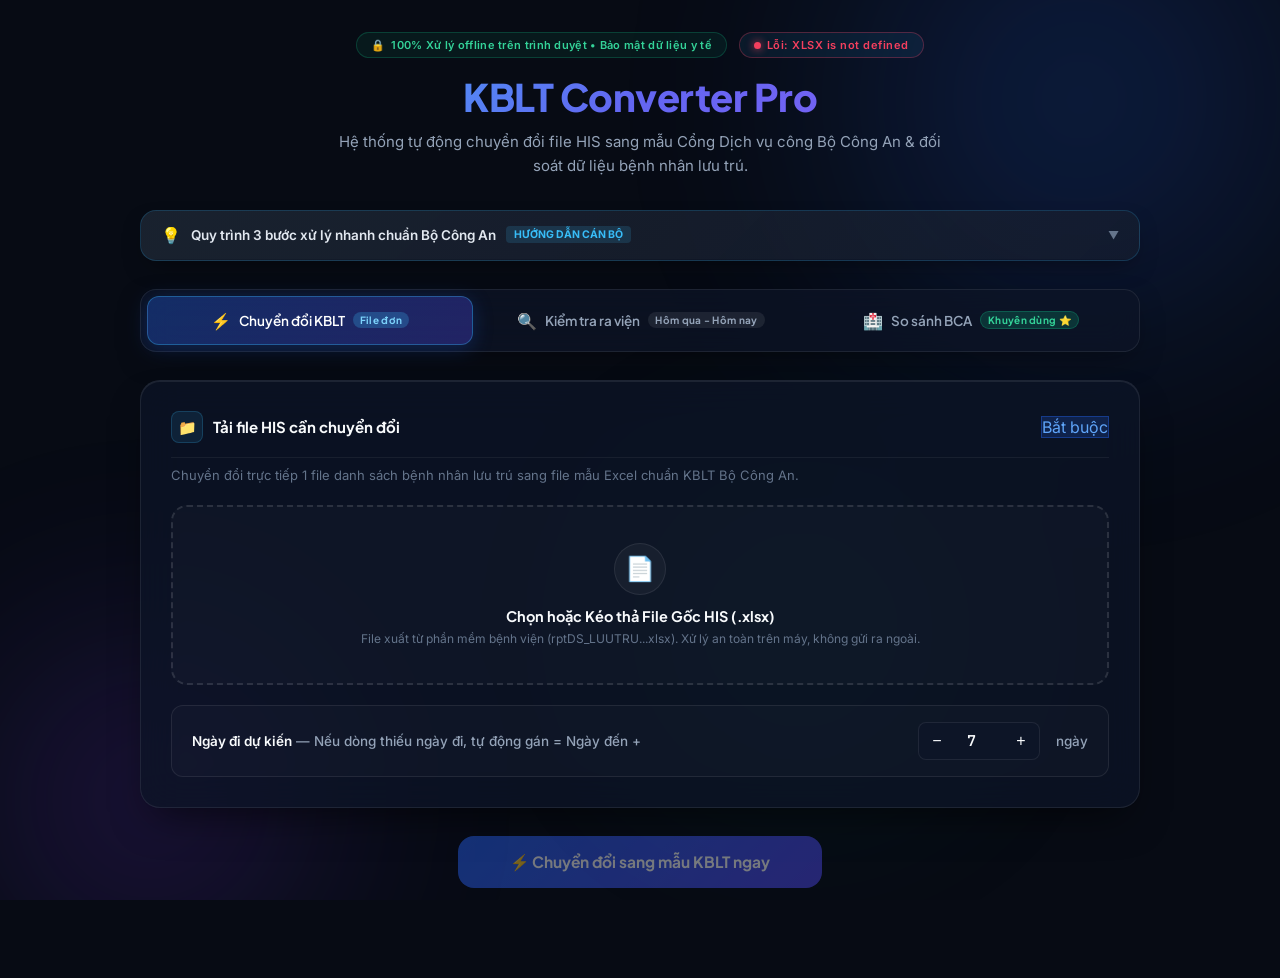
==== commit 85a199f8: "feat: toi uu giao dien hien dai, chuyen nghiep, download action hub" ====
--- a/index.html
+++ b/index.html
@@ -3,35 +3,45 @@
 <head>
     <meta charset="UTF-8">
     <meta name="viewport" content="width=device-width, initial-scale=1.0">
-    <title>KBLT Converter - Chuyển đổi file lưu trú</title>
-    <meta name="description" content="Chuyển đổi tự động file danh sách lưu trú gốc sang đúng định dạng file mẫu KBLT. Chạy trực tiếp trên trình duyệt.">
+    <title>KBLT Converter Pro - Hệ thống chuyển đổi & đối soát lưu trú Bộ Công An</title>
+    <meta name="description" content="Chuyển đổi và đối soát tự động file danh sách lưu trú bệnh nhân từ HIS sang mẫu chuẩn Cổng Dịch vụ công Bộ Công An (KBLT). 100% xử lý an toàn trên trình duyệt.">
     <link rel="preconnect" href="https://fonts.googleapis.com">
     <link rel="preconnect" href="https://fonts.gstatic.com" crossorigin>
-    <link href="https://fonts.googleapis.com/css2?family=Inter:wght@300;400;500;600;700;800&display=swap" rel="stylesheet">
+    <link href="https://fonts.googleapis.com/css2?family=Plus+Jakarta+Sans:wght@400;500;600;700;800&family=Inter:wght@400;500;600;700&family=JetBrains+Mono:wght@400;500;600&display=swap" rel="stylesheet">
     <script src="https://cdn.sheetjs.com/xlsx-0.20.3/package/dist/xlsx.full.min.js"></script>
     <script src="data/template_b64.js"></script>
     <style>
         :root {
-            --bg-primary: #0a0e1a;
-            --bg-secondary: #111827;
-            --bg-card: rgba(17, 24, 39, 0.7);
-            --bg-glass: rgba(255, 255, 255, 0.03);
+            --bg-primary: #070b14;
+            --bg-secondary: #0d1527;
+            --bg-card: rgba(13, 21, 39, 0.75);
+            --bg-card-hover: rgba(18, 29, 54, 0.85);
+            --bg-glass: rgba(255, 255, 255, 0.035);
+            --bg-glass-active: rgba(255, 255, 255, 0.07);
             --border-glass: rgba(255, 255, 255, 0.08);
-            --text-primary: #f1f5f9;
+            --border-glass-hover: rgba(255, 255, 255, 0.18);
+            --text-primary: #f8fafc;
             --text-secondary: #94a3b8;
             --text-muted: #64748b;
-            --accent-blue: #3b82f6;
+            --accent-blue: #38bdf8;
+            --accent-indigo: #6366f1;
             --accent-purple: #8b5cf6;
             --accent-emerald: #10b981;
             --accent-amber: #f59e0b;
             --accent-rose: #f43f5e;
             --accent-cyan: #06b6d4;
-            --gradient-primary: linear-gradient(135deg, #3b82f6, #8b5cf6);
-            --gradient-success: linear-gradient(135deg, #10b981, #06b6d4);
-            --gradient-warm: linear-gradient(135deg, #f59e0b, #f43f5e);
-            --shadow-glow: 0 0 40px rgba(59, 130, 246, 0.15);
-            --radius: 16px;
-            --radius-sm: 10px;
+            --gradient-brand: linear-gradient(135deg, #38bdf8 0%, #6366f1 50%, #8b5cf6 100%);
+            --gradient-primary: linear-gradient(135deg, #2563eb 0%, #4f46e5 100%);
+            --gradient-success: linear-gradient(135deg, #059669 0%, #10b981 50%, #06b6d4 100%);
+            --gradient-warm: linear-gradient(135deg, #f59e0b 0%, #f43f5e 100%);
+            --gradient-danger: linear-gradient(135deg, #e11d48 0%, #ea580c 100%);
+            --shadow-glow-blue: 0 0 40px rgba(56, 189, 248, 0.2);
+            --shadow-glow-emerald: 0 0 40px rgba(16, 185, 129, 0.2);
+            --shadow-card: 0 20px 40px -15px rgba(0, 0, 0, 0.6), inset 0 1px 0 rgba(255, 255, 255, 0.08);
+            --radius-xl: 20px;
+            --radius-lg: 16px;
+            --radius-md: 12px;
+            --radius-sm: 8px;
         }
 
         * { margin: 0; padding: 0; box-sizing: border-box; }
@@ -42,76 +52,111 @@
             color: var(--text-primary);
             min-height: 100vh;
             overflow-x: hidden;
-        }
-
+            -webkit-font-smoothing: antialiased;
+        }
+
+        /* Ambient background lighting */
         .bg-animation {
             position: fixed; top: 0; left: 0;
             width: 100%; height: 100%;
             z-index: 0; overflow: hidden;
+            pointer-events: none;
         }
 
         .bg-animation .orb {
             position: absolute; border-radius: 50%;
-            filter: blur(80px); opacity: 0.3;
-            animation: float 20s ease-in-out infinite;
+            filter: blur(100px); opacity: 0.25;
+            animation: float 22s ease-in-out infinite;
         }
 
         .bg-animation .orb:nth-child(1) {
-            width: 600px; height: 600px;
-            background: var(--accent-blue);
-            top: -200px; right: -100px;
+            width: 700px; height: 700px;
+            background: radial-gradient(circle, #2563eb, transparent 70%);
+            top: -250px; right: -150px;
         }
 
         .bg-animation .orb:nth-child(2) {
-            width: 400px; height: 400px;
-            background: var(--accent-purple);
-            bottom: -100px; left: -50px;
-            animation-delay: -7s;
+            width: 500px; height: 500px;
+            background: radial-gradient(circle, #7c3aed, transparent 70%);
+            bottom: -150px; left: -100px;
+            animation-delay: -8s;
         }
 
         .bg-animation .orb:nth-child(3) {
-            width: 300px; height: 300px;
-            background: var(--accent-emerald);
-            top: 50%; left: 50%;
-            animation-delay: -14s;
+            width: 450px; height: 450px;
+            background: radial-gradient(circle, #059669, transparent 70%);
+            top: 45%; left: 45%;
+            animation-delay: -15s;
+            opacity: 0.18;
         }
 
         @keyframes float {
             0%, 100% { transform: translate(0, 0) scale(1); }
-            25% { transform: translate(50px, -30px) scale(1.05); }
-            50% { transform: translate(-30px, 50px) scale(0.95); }
-            75% { transform: translate(30px, 30px) scale(1.02); }
+            25% { transform: translate(40px, -30px) scale(1.05); }
+            50% { transform: translate(-30px, 40px) scale(0.95); }
+            75% { transform: translate(30px, 20px) scale(1.02); }
         }
 
         .container {
             position: relative; z-index: 1;
-            max-width: 960px; margin: 0 auto;
-            padding: 40px 24px 60px;
-        }
-
-        .header { text-align: center; margin-bottom: 48px; }
+            max-width: 1040px; margin: 0 auto;
+            padding: 32px 20px 80px;
+        }
+
+        /* ===== Header Styling ===== */
+        .header {
+            text-align: center;
+            margin-bottom: 32px;
+        }
+
+        .header-meta {
+            display: flex;
+            align-items: center;
+            justify-content: center;
+            gap: 12px;
+            flex-wrap: wrap;
+            margin-bottom: 16px;
+        }
+
+        .security-badge {
+            display: inline-flex;
+            align-items: center;
+            gap: 6px;
+            padding: 5px 14px;
+            background: rgba(16, 185, 129, 0.08);
+            border: 1px solid rgba(16, 185, 129, 0.25);
+            border-radius: 9999px;
+            font-size: 11px;
+            font-weight: 600;
+            color: #34d399;
+            letter-spacing: 0.3px;
+        }
 
         .header .badge {
-            display: inline-flex; align-items: center; gap: 6px;
-            padding: 6px 16px;
-            background: rgba(59, 130, 246, 0.1);
-            border: 1px solid rgba(59, 130, 246, 0.2);
-            border-radius: 100px;
-            font-size: 12px; font-weight: 600;
+            display: inline-flex;
+            align-items: center;
+            gap: 6px;
+            padding: 5px 14px;
+            background: rgba(56, 189, 248, 0.08);
+            border: 1px solid rgba(56, 189, 248, 0.25);
+            border-radius: 9999px;
+            font-size: 11px;
+            font-weight: 600;
             color: var(--accent-blue);
-            text-transform: uppercase; letter-spacing: 1px;
-            margin-bottom: 20px;
+            letter-spacing: 0.5px;
         }
 
         .header .badge .dot {
-            width: 6px; height: 6px;
+            width: 7px; height: 7px;
             background: var(--accent-emerald);
             border-radius: 50%;
+            box-shadow: 0 0 8px var(--accent-emerald);
             animation: pulse-dot 2s ease-in-out infinite;
         }
 
         .header .badge.loading-badge .dot {
             background: var(--accent-amber);
+            box-shadow: 0 0 8px var(--accent-amber);
         }
 
         .header .badge.error-badge {
@@ -121,531 +166,1032 @@
 
         .header .badge.error-badge .dot {
             background: var(--accent-rose);
+            box-shadow: 0 0 8px var(--accent-rose);
         }
 
         @keyframes pulse-dot {
             0%, 100% { opacity: 1; transform: scale(1); }
-            50% { opacity: 0.5; transform: scale(0.8); }
+            50% { opacity: 0.4; transform: scale(0.75); }
         }
 
         .header h1 {
-            font-size: 42px; font-weight: 800;
-            background: var(--gradient-primary);
+            font-family: 'Plus Jakarta Sans', sans-serif;
+            font-size: 38px;
+            font-weight: 800;
+            letter-spacing: -0.5px;
+            background: var(--gradient-brand);
             -webkit-background-clip: text;
             -webkit-text-fill-color: transparent;
             background-clip: text;
-            line-height: 1.2; margin-bottom: 12px;
+            line-height: 1.2;
+            margin-bottom: 10px;
         }
 
         .header p {
-            font-size: 16px; color: var(--text-secondary);
-            max-width: 500px; margin: 0 auto; line-height: 1.6;
-        }
-
+            font-size: 15px;
+            color: var(--text-secondary);
+            max-width: 620px;
+            margin: 0 auto;
+            line-height: 1.6;
+        }
+
+        /* ===== Quick Guide Accordion ===== */
+        .guide-banner {
+            background: linear-gradient(135deg, rgba(30, 41, 59, 0.6), rgba(15, 23, 42, 0.7));
+            border: 1px solid rgba(56, 189, 248, 0.2);
+            border-radius: var(--radius-lg);
+            margin-bottom: 28px;
+            overflow: hidden;
+            box-shadow: 0 10px 25px -10px rgba(0, 0, 0, 0.5);
+            transition: all 0.3s ease;
+        }
+
+        .guide-header {
+            display: flex;
+            align-items: center;
+            justify-content: space-between;
+            padding: 14px 20px;
+            cursor: pointer;
+            user-select: none;
+            background: rgba(255, 255, 255, 0.02);
+            transition: background 0.2s ease;
+        }
+
+        .guide-header:hover {
+            background: rgba(56, 189, 248, 0.05);
+        }
+
+        .guide-title {
+            display: flex;
+            align-items: center;
+            gap: 10px;
+            font-size: 13.5px;
+            font-weight: 600;
+            color: #e2e8f0;
+        }
+
+        .guide-title .guide-icon {
+            font-size: 16px;
+        }
+
+        .guide-title .guide-badge {
+            font-size: 10.5px;
+            font-weight: 700;
+            text-transform: uppercase;
+            padding: 2px 8px;
+            border-radius: 4px;
+            background: rgba(56, 189, 248, 0.15);
+            color: var(--accent-blue);
+        }
+
+        .guide-chevron {
+            font-size: 11px;
+            color: var(--text-muted);
+            transition: transform 0.3s ease;
+        }
+
+        .guide-body {
+            max-height: 0;
+            overflow: hidden;
+            transition: max-height 0.35s cubic-bezier(0.4, 0, 0.2, 1);
+            border-top: 1px solid transparent;
+        }
+
+        .guide-body.open {
+            max-height: 300px;
+            border-top-color: var(--border-glass);
+        }
+
+        .guide-steps {
+            display: grid;
+            grid-template-columns: repeat(3, 1fr);
+            gap: 16px;
+            padding: 20px;
+        }
+
+        .guide-step {
+            background: rgba(255, 255, 255, 0.025);
+            border: 1px solid rgba(255, 255, 255, 0.06);
+            border-radius: var(--radius-md);
+            padding: 14px 16px;
+            position: relative;
+        }
+
+        .guide-step .step-num {
+            width: 24px; height: 24px;
+            border-radius: 50%;
+            background: var(--gradient-primary);
+            color: white;
+            font-size: 12px;
+            font-weight: 700;
+            display: flex;
+            align-items: center;
+            justify-content: center;
+            margin-bottom: 8px;
+        }
+
+        .guide-step h4 {
+            font-size: 13px;
+            font-weight: 700;
+            color: var(--text-primary);
+            margin-bottom: 4px;
+        }
+
+        .guide-step p {
+            font-size: 12px;
+            color: var(--text-secondary);
+            line-height: 1.5;
+        }
+
+        /* ===== Tab Navigation (Floating Dock) ===== */
+        .tab-bar {
+            display: flex;
+            gap: 6px;
+            background: rgba(13, 21, 39, 0.7);
+            border: 1px solid var(--border-glass);
+            border-radius: var(--radius-lg);
+            padding: 6px;
+            margin-bottom: 28px;
+            backdrop-filter: blur(16px);
+            box-shadow: 0 10px 30px -10px rgba(0, 0, 0, 0.5);
+        }
+
+        .tab-item {
+            flex: 1;
+            padding: 13px 18px;
+            background: transparent;
+            border: none;
+            border-radius: var(--radius-md);
+            cursor: pointer;
+            font-family: 'Plus Jakarta Sans', sans-serif;
+            font-size: 13.5px;
+            font-weight: 600;
+            color: var(--text-secondary);
+            display: flex;
+            align-items: center;
+            justify-content: center;
+            gap: 8px;
+            transition: all 0.25s ease;
+            position: relative;
+        }
+
+        .tab-item:hover {
+            color: var(--text-primary);
+            background: rgba(255, 255, 255, 0.04);
+        }
+
+        .tab-item.active {
+            color: #ffffff;
+            background: linear-gradient(135deg, rgba(37, 99, 235, 0.35), rgba(79, 70, 229, 0.35));
+            border: 1px solid rgba(56, 189, 248, 0.35);
+            box-shadow: 0 4px 20px rgba(37, 99, 235, 0.25);
+        }
+
+        .tab-item .tab-icon {
+            font-size: 16px;
+        }
+
+        .tab-tag {
+            font-size: 10px;
+            font-weight: 700;
+            padding: 2px 7px;
+            border-radius: 9999px;
+            background: rgba(255, 255, 255, 0.08);
+            color: var(--text-secondary);
+            letter-spacing: 0.3px;
+        }
+
+        .tab-item.active .tab-tag {
+            background: rgba(56, 189, 248, 0.25);
+            color: #7dd3fc;
+        }
+
+        .tab-tag.best {
+            background: rgba(16, 185, 129, 0.2);
+            color: #34d399;
+            border: 1px solid rgba(16, 185, 129, 0.3);
+        }
+
+        .tab-content {
+            display: none;
+            animation: fadeIn 0.35s ease;
+        }
+
+        .tab-content.active { display: block; }
+
+        @keyframes fadeIn {
+            from { opacity: 0; transform: translateY(8px); }
+            to { opacity: 1; transform: translateY(0); }
+        }
+
+        /* ===== Main Card System ===== */
         .card {
             background: var(--bg-card);
             backdrop-filter: blur(20px);
             border: 1px solid var(--border-glass);
-            border-radius: var(--radius);
-            padding: 32px; margin-bottom: 24px;
+            border-radius: var(--radius-xl);
+            padding: 30px;
+            margin-bottom: 24px;
+            box-shadow: var(--shadow-card);
             transition: all 0.3s ease;
         }
 
-        .card:hover { border-color: rgba(255, 255, 255, 0.12); }
+        .card:hover {
+            border-color: var(--border-glass-hover);
+        }
+
+        .card-header-bar {
+            display: flex;
+            align-items: center;
+            justify-content: space-between;
+            margin-bottom: 20px;
+            padding-bottom: 14px;
+            border-bottom: 1px solid rgba(255, 255, 255, 0.06);
+        }
 
         .card-title {
-            font-size: 14px; font-weight: 600;
+            font-family: 'Plus Jakarta Sans', sans-serif;
+            font-size: 15px;
+            font-weight: 700;
+            color: var(--text-primary);
+            display: flex;
+            align-items: center;
+            gap: 10px;
+        }
+
+        .card-title .icon-box {
+            width: 32px; height: 32px;
+            border-radius: 8px;
+            background: rgba(56, 189, 248, 0.1);
+            border: 1px solid rgba(56, 189, 248, 0.2);
+            display: flex;
+            align-items: center;
+            justify-content: center;
+            font-size: 15px;
+        }
+
+        .card-subtitle {
+            font-size: 13px;
+            color: var(--text-muted);
+            margin-top: -12px;
+            margin-bottom: 20px;
+            line-height: 1.5;
+        }
+
+        /* ===== Modern Upload Zone Design ===== */
+        .upload-grid {
+            display: grid;
+            gap: 18px;
+        }
+
+        .upload-grid.two-cols {
+            grid-template-columns: 1fr 1fr;
+        }
+
+        .upload-grid.three-cols {
+            grid-template-columns: repeat(3, 1fr);
+        }
+
+        .upload-card-wrapper {
+            display: flex;
+            flex-direction: column;
+            gap: 8px;
+        }
+
+        .upload-step-pill {
+            display: inline-flex;
+            align-items: center;
+            gap: 6px;
+            font-size: 11px;
+            font-weight: 700;
+            text-transform: uppercase;
+            letter-spacing: 0.5px;
             color: var(--text-secondary);
-            text-transform: uppercase; letter-spacing: 1px;
-            margin-bottom: 20px;
-            display: flex; align-items: center; gap: 8px;
-        }
-
-        .card-title .icon { font-size: 18px; }
+            padding: 2px 8px;
+        }
+
+        .upload-step-pill .step-tag {
+            padding: 2px 7px;
+            border-radius: 4px;
+            font-size: 10px;
+        }
+
+        .step-tag.required {
+            background: rgba(37, 99, 235, 0.2);
+            color: #60a5fa;
+            border: 1px solid rgba(37, 99, 235, 0.4);
+        }
+
+        .step-tag.optional {
+            background: rgba(148, 163, 184, 0.15);
+            color: #cbd5e1;
+            border: 1px solid rgba(148, 163, 184, 0.25);
+        }
 
         .upload-zone {
-            border: 2px dashed rgba(255, 255, 255, 0.1);
-            border-radius: var(--radius-sm);
-            padding: 36px 24px; text-align: center;
-            cursor: pointer; transition: all 0.3s ease;
-            position: relative; overflow: hidden;
-        }
-
-        .upload-zone::before {
-            content: ''; position: absolute; inset: 0;
-            background: var(--bg-glass); transition: all 0.3s ease;
+            border: 2px dashed rgba(255, 255, 255, 0.12);
+            border-radius: var(--radius-lg);
+            padding: 28px 20px;
+            text-align: center;
+            cursor: pointer;
+            transition: all 0.3s cubic-bezier(0.4, 0, 0.2, 1);
+            position: relative;
+            background: rgba(255, 255, 255, 0.02);
+            min-height: 180px;
+            display: flex;
+            align-items: center;
+            justify-content: center;
+        }
+
+        .upload-zone::after {
+            content: '';
+            position: absolute;
+            inset: 0;
+            border-radius: var(--radius-lg);
+            background: radial-gradient(circle at center, rgba(56, 189, 248, 0.08), transparent 70%);
+            opacity: 0;
+            transition: opacity 0.3s ease;
+            pointer-events: none;
         }
 
         .upload-zone:hover {
             border-color: var(--accent-blue);
-            background: rgba(59, 130, 246, 0.05);
+            background: rgba(56, 189, 248, 0.04);
+            transform: translateY(-2px);
+        }
+
+        .upload-zone:hover::after {
+            opacity: 1;
         }
 
         .upload-zone.dragover {
-            border-color: var(--accent-blue);
-            background: rgba(59, 130, 246, 0.08);
+            border-color: #38bdf8;
+            border-style: solid;
+            background: rgba(56, 189, 248, 0.1);
             transform: scale(1.02);
-            box-shadow: var(--shadow-glow);
+            box-shadow: var(--shadow-glow-blue);
         }
 
         .upload-zone.has-file {
-            border-color: var(--accent-emerald);
+            border-color: rgba(16, 185, 129, 0.6);
             border-style: solid;
             background: rgba(16, 185, 129, 0.05);
-        }
-
-        .upload-zone .zone-content { position: relative; z-index: 1; }
-        .upload-zone .zone-icon { font-size: 40px; margin-bottom: 12px; display: block; }
-
-        .upload-zone .zone-label {
-            font-size: 15px; font-weight: 600;
-            color: var(--text-primary); margin-bottom: 6px;
-        }
-
-        .upload-zone .zone-hint { font-size: 12px; color: var(--text-muted); }
-
-        .upload-zone .file-name {
-            display: none; font-size: 13px;
-            color: var(--accent-emerald); font-weight: 500;
-            margin-top: 8px; word-break: break-all;
-        }
-
-        .upload-zone.has-file .file-name { display: block; }
+            box-shadow: 0 4px 20px rgba(16, 185, 129, 0.12);
+        }
+
+        .zone-content {
+            position: relative;
+            z-index: 1;
+            width: 100%;
+        }
+
+        .zone-icon-wrap {
+            width: 52px; height: 52px;
+            border-radius: 50%;
+            background: rgba(255, 255, 255, 0.04);
+            border: 1px solid rgba(255, 255, 255, 0.08);
+            display: flex;
+            align-items: center;
+            justify-content: center;
+            margin: 0 auto 12px;
+            font-size: 24px;
+            transition: transform 0.3s ease;
+        }
+
+        .upload-zone:hover .zone-icon-wrap {
+            transform: scale(1.1);
+            border-color: rgba(56, 189, 248, 0.3);
+        }
+
+        .upload-zone.has-file .zone-icon-wrap {
+            background: rgba(16, 185, 129, 0.15);
+            border-color: rgba(16, 185, 129, 0.4);
+            color: #34d399;
+        }
+
+        .zone-label {
+            font-family: 'Plus Jakarta Sans', sans-serif;
+            font-size: 14.5px;
+            font-weight: 700;
+            color: var(--text-primary);
+            margin-bottom: 6px;
+        }
+
+        .zone-hint {
+            font-size: 12px;
+            color: var(--text-muted);
+            line-height: 1.4;
+            max-width: 90%;
+            margin: 0 auto;
+        }
+
+        .file-name {
+            display: none;
+            align-items: center;
+            justify-content: center;
+            gap: 8px;
+            font-family: 'JetBrains Mono', monospace;
+            font-size: 12px;
+            color: #34d399;
+            font-weight: 600;
+            margin-top: 10px;
+            padding: 6px 14px;
+            background: rgba(16, 185, 129, 0.12);
+            border: 1px solid rgba(16, 185, 129, 0.3);
+            border-radius: 9999px;
+            word-break: break-all;
+            max-width: 95%;
+            margin-left: auto;
+            margin-right: auto;
+        }
+
+        .upload-zone.has-file .file-name {
+            display: inline-flex;
+        }
+
+        .upload-zone.has-file .zone-hint {
+            display: none;
+        }
 
         input[type="file"] { display: none; }
 
+        /* Settings row in Tab 1 */
         .settings-row {
-            display: flex; align-items: center; gap: 16px;
-            margin-top: 24px; padding: 16px 20px;
-            background: var(--bg-glass);
-            border-radius: var(--radius-sm);
+            display: flex;
+            align-items: center;
+            gap: 16px;
+            margin-top: 20px;
+            padding: 16px 20px;
+            background: rgba(255, 255, 255, 0.02);
+            border-radius: var(--radius-md);
             border: 1px solid var(--border-glass);
         }
 
         .settings-row label {
-            font-size: 14px; color: var(--text-secondary);
-            font-weight: 500; flex: 1;
-        }
-
-        .settings-row label strong { color: var(--text-primary); }
+            font-size: 13.5px;
+            color: var(--text-secondary);
+            font-weight: 500;
+            flex: 1;
+        }
+
+        .settings-row label strong {
+            color: var(--text-primary);
+            font-weight: 600;
+        }
 
         .number-input {
-            display: flex; align-items: center; gap: 0;
+            display: flex;
+            align-items: center;
             background: var(--bg-secondary);
-            border-radius: 8px; overflow: hidden;
+            border-radius: 8px;
+            overflow: hidden;
             border: 1px solid var(--border-glass);
         }
 
         .number-input button {
-            width: 36px; height: 36px; border: none;
-            background: transparent; color: var(--text-primary);
-            font-size: 16px; cursor: pointer;
-            display: flex; align-items: center; justify-content: center;
+            width: 36px; height: 36px;
+            border: none;
+            background: transparent;
+            color: var(--text-primary);
+            font-size: 16px;
+            cursor: pointer;
+            display: flex;
+            align-items: center;
+            justify-content: center;
             transition: background 0.2s;
         }
 
         .number-input button:hover { background: rgba(255, 255, 255, 0.08); }
 
         .number-input input {
-            width: 48px; height: 36px; border: none;
-            background: transparent; color: var(--text-primary);
-            text-align: center; font-size: 15px;
-            font-weight: 600; font-family: 'Inter', sans-serif;
+            width: 48px; height: 36px;
+            border: none;
+            background: transparent;
+            color: var(--text-primary);
+            text-align: center;
+            font-size: 15px;
+            font-weight: 600;
+            font-family: 'JetBrains Mono', monospace;
         }
 
         .number-input input:focus { outline: none; }
 
-        .submit-section { text-align: center; margin-top: 32px; }
-
-        .btn-convert {
-            display: inline-flex; align-items: center; gap: 10px;
-            padding: 16px 48px;
+        /* ===== Submit & Action Section ===== */
+        .submit-section {
+            text-align: center;
+            margin: 28px 0 10px;
+        }
+
+        .btn-action-main {
+            display: inline-flex;
+            align-items: center;
+            justify-content: center;
+            gap: 12px;
+            padding: 16px 52px;
             background: var(--gradient-primary);
-            color: white; border: none; border-radius: 12px;
-            font-size: 16px; font-weight: 700;
-            font-family: 'Inter', sans-serif;
-            cursor: pointer; transition: all 0.3s ease;
-            position: relative; overflow: hidden;
-        }
-
-        .btn-convert::before {
-            content: ''; position: absolute; inset: 0;
-            background: linear-gradient(135deg, rgba(255,255,255,0.1), transparent);
-            opacity: 0; transition: opacity 0.3s;
-        }
-
-        .btn-convert:hover::before { opacity: 1; }
-
-        .btn-convert:hover {
+            color: white;
+            border: none;
+            border-radius: var(--radius-lg);
+            font-family: 'Plus Jakarta Sans', sans-serif;
+            font-size: 15.5px;
+            font-weight: 700;
+            cursor: pointer;
+            transition: all 0.3s cubic-bezier(0.4, 0, 0.2, 1);
+            position: relative;
+            overflow: hidden;
+            box-shadow: 0 8px 25px rgba(37, 99, 235, 0.35);
+        }
+
+        .btn-action-main::before {
+            content: '';
+            position: absolute;
+            inset: 0;
+            background: linear-gradient(135deg, rgba(255, 255, 255, 0.2), transparent);
+            opacity: 0;
+            transition: opacity 0.3s;
+        }
+
+        .btn-action-main:hover::before { opacity: 1; }
+
+        .btn-action-main:hover {
             transform: translateY(-2px);
-            box-shadow: 0 8px 30px rgba(59, 130, 246, 0.4);
-        }
-
-        .btn-convert:active { transform: translateY(0); }
-
-        .btn-convert:disabled {
-            opacity: 0.5; cursor: not-allowed;
+            box-shadow: 0 12px 35px rgba(37, 99, 235, 0.5);
+        }
+
+        .btn-action-main:active { transform: translateY(0); }
+
+        .btn-action-main:disabled {
+            opacity: 0.45;
+            cursor: not-allowed;
             transform: none !important;
             box-shadow: none !important;
         }
 
-        .btn-convert .spinner {
-            display: none; width: 20px; height: 20px;
-            border: 2px solid rgba(255,255,255,0.3);
-            border-top-color: white; border-radius: 50%;
+        .btn-convert {
+            background: var(--gradient-primary);
+        }
+
+        .btn-compare {
+            background: linear-gradient(135deg, #2563eb 0%, #7c3aed 100%);
+            box-shadow: 0 8px 25px rgba(124, 58, 237, 0.35);
+        }
+
+        .btn-compare:hover {
+            box-shadow: 0 12px 35px rgba(124, 58, 237, 0.5);
+        }
+
+        .btn-action-main .spinner,
+        .btn-compare .spinner {
+            display: none;
+            width: 22px; height: 22px;
+            border: 2.5px solid rgba(255, 255, 255, 0.3);
+            border-top-color: white;
+            border-radius: 50%;
             animation: spin 0.8s linear infinite;
         }
 
-        .btn-convert.loading .spinner { display: block; }
-        .btn-convert.loading .btn-text { display: none; }
+        .btn-action-main.loading .spinner,
+        .btn-compare.loading .spinner { display: block; }
+        .btn-action-main.loading .btn-text,
+        .btn-compare.loading .btn-text { display: none; }
 
         @keyframes spin { to { transform: rotate(360deg); } }
 
-        .results { display: none; animation: slideUp 0.5s ease; }
-        .results.show { display: block; }
-
-        @keyframes slideUp {
-            from { opacity: 0; transform: translateY(20px); }
-            to { opacity: 1; transform: translateY(0); }
-        }
-
-        .success-banner {
-            background: linear-gradient(135deg, rgba(16, 185, 129, 0.1), rgba(6, 182, 212, 0.1));
-            border: 1px solid rgba(16, 185, 129, 0.2);
-            border-radius: var(--radius);
-            padding: 28px 32px; text-align: center;
-            margin-bottom: 24px;
-        }
-
-        .success-banner .check-icon {
-            width: 56px; height: 56px;
-            background: var(--gradient-success);
-            border-radius: 50%;
-            display: flex; align-items: center; justify-content: center;
-            margin: 0 auto 16px; font-size: 28px;
-            animation: scaleIn 0.5s ease;
-        }
-
-        @keyframes scaleIn {
-            from { transform: scale(0); }
-            50% { transform: scale(1.2); }
-            to { transform: scale(1); }
-        }
-
-        .success-banner h3 {
-            font-size: 20px; font-weight: 700;
-            color: var(--accent-emerald); margin-bottom: 6px;
-        }
-
-        .success-banner p { font-size: 14px; color: var(--text-secondary); }
-
-        .stats-grid {
-            display: grid;
-            grid-template-columns: repeat(3, 1fr);
-            gap: 12px; margin-bottom: 24px;
-        }
-
-        .stat-card {
-            background: var(--bg-glass);
-            border: 1px solid var(--border-glass);
-            border-radius: var(--radius-sm);
-            padding: 20px 16px; text-align: center;
-            transition: all 0.3s ease;
-        }
-
-        .stat-card:hover {
-            transform: translateY(-2px);
-            border-color: rgba(255, 255, 255, 0.12);
-        }
-
-        .stat-card .stat-value {
-            font-size: 28px; font-weight: 800;
-            margin-bottom: 4px; line-height: 1;
-        }
-
-        .stat-card .stat-label {
-            font-size: 11px; color: var(--text-muted);
-            text-transform: uppercase; letter-spacing: 0.5px;
-            font-weight: 500;
-        }
-
-        .stat-card:nth-child(1) .stat-value { color: var(--accent-blue); }
-        .stat-card:nth-child(2) .stat-value { color: var(--accent-purple); }
-        .stat-card:nth-child(3) .stat-value { color: var(--accent-emerald); }
-        .stat-card:nth-child(4) .stat-value { color: var(--accent-amber); }
-        .stat-card:nth-child(5) .stat-value { color: var(--accent-cyan); }
-        .stat-card:nth-child(6) .stat-value { color: var(--accent-rose); }
-
-        .btn-download {
-            display: inline-flex; align-items: center; gap: 10px;
-            padding: 14px 40px;
-            background: var(--gradient-success);
-            color: white; border: none; border-radius: 12px;
-            font-size: 15px; font-weight: 700;
-            font-family: 'Inter', sans-serif;
-            cursor: pointer; transition: all 0.3s ease;
-            text-decoration: none;
-        }
-
-        .btn-download:hover {
-            transform: translateY(-2px);
-            box-shadow: 0 8px 30px rgba(16, 185, 129, 0.4);
-        }
-
-        .btn-reset {
-            display: inline-flex; align-items: center; gap: 8px;
-            padding: 14px 32px;
-            background: transparent; color: var(--text-secondary);
-            border: 1px solid var(--border-glass);
-            border-radius: 12px; font-size: 14px; font-weight: 600;
-            font-family: 'Inter', sans-serif;
-            cursor: pointer; transition: all 0.3s ease;
-            margin-left: 12px;
-        }
-
-        .btn-reset:hover {
-            border-color: var(--text-muted);
-            color: var(--text-primary);
-        }
-
+        /* ===== Error Banner ===== */
         .error-banner {
             display: none;
             background: rgba(244, 63, 94, 0.1);
-            border: 1px solid rgba(244, 63, 94, 0.2);
-            border-radius: var(--radius-sm);
-            padding: 16px 20px; margin-top: 16px;
-            color: var(--accent-rose); font-size: 14px;
+            border: 1px solid rgba(244, 63, 94, 0.3);
+            border-radius: var(--radius-md);
+            padding: 16px 20px;
+            margin: 18px auto 0;
+            max-width: 600px;
+            color: #fb7185;
+            font-size: 13.5px;
+            text-align: left;
             animation: slideUp 0.3s ease;
         }
 
         .error-banner.show { display: block; }
 
-        .mapping-detail { margin-top: 16px; }
+        /* ===== Results Dashboard ===== */
+        .results, .discharge-results {
+            display: none;
+            animation: slideUp 0.45s cubic-bezier(0.4, 0, 0.2, 1);
+            margin-top: 36px;
+        }
+
+        .results.show, .discharge-results.show { display: block; }
+
+        @keyframes slideUp {
+            from { opacity: 0; transform: translateY(16px); }
+            to { opacity: 1; transform: translateY(0); }
+        }
+
+        .success-banner, .discharge-banner {
+            background: linear-gradient(135deg, rgba(16, 185, 129, 0.12), rgba(6, 182, 212, 0.08));
+            border: 1px solid rgba(16, 185, 129, 0.25);
+            border-radius: var(--radius-xl);
+            padding: 26px 30px;
+            text-align: center;
+            margin-bottom: 24px;
+            box-shadow: 0 15px 30px -10px rgba(0, 0, 0, 0.5);
+            position: relative;
+            overflow: hidden;
+        }
+
+        .discharge-banner {
+            background: linear-gradient(135deg, rgba(37, 99, 235, 0.12), rgba(124, 58, 237, 0.12));
+            border-color: rgba(99, 102, 241, 0.25);
+        }
+
+        .success-banner .check-icon, .discharge-banner .check-icon {
+            width: 52px; height: 52px;
+            background: var(--gradient-success);
+            border-radius: 50%;
+            display: flex;
+            align-items: center;
+            justify-content: center;
+            margin: 0 auto 14px;
+            font-size: 26px;
+            color: white;
+            box-shadow: 0 6px 20px rgba(16, 185, 129, 0.4);
+            animation: scaleIn 0.5s cubic-bezier(0.34, 1.56, 0.64, 1);
+        }
+
+        .discharge-banner .check-icon {
+            background: var(--gradient-primary);
+            box-shadow: 0 6px 20px rgba(37, 99, 235, 0.4);
+        }
+
+        @keyframes scaleIn {
+            from { transform: scale(0); opacity: 0; }
+            to { transform: scale(1); opacity: 1; }
+        }
+
+        .success-banner h3, .discharge-banner h3 {
+            font-family: 'Plus Jakarta Sans', sans-serif;
+            font-size: 22px;
+            font-weight: 800;
+            color: #ffffff;
+            margin-bottom: 6px;
+        }
+
+        .success-banner p, .discharge-banner p {
+            font-size: 14.5px;
+            color: var(--text-secondary);
+            max-width: 650px;
+            margin: 0 auto;
+        }
+
+        /* ===== Stat Cards Grid ===== */
+        .stats-grid, .discharge-stats-grid {
+            display: grid;
+            grid-template-columns: repeat(auto-fit, minmax(140px, 1fr));
+            gap: 14px;
+            margin-bottom: 24px;
+        }
+
+        .stat-card {
+            background: rgba(13, 21, 39, 0.6);
+            border: 1px solid var(--border-glass);
+            border-radius: var(--radius-md);
+            padding: 18px 14px;
+            text-align: center;
+            position: relative;
+            overflow: hidden;
+            transition: all 0.25s ease;
+        }
+
+        .stat-card::before {
+            content: '';
+            position: absolute;
+            top: 0; left: 0; right: 0;
+            height: 3px;
+            background: rgba(255, 255, 255, 0.1);
+        }
+
+        .stat-card:hover {
+            transform: translateY(-2px);
+            border-color: rgba(255, 255, 255, 0.15);
+            background: rgba(18, 29, 54, 0.7);
+        }
+
+        .stat-card .stat-value {
+            font-family: 'JetBrains Mono', monospace;
+            font-size: 28px;
+            font-weight: 700;
+            margin-bottom: 6px;
+            line-height: 1;
+        }
+
+        .stat-card .stat-label {
+            font-size: 11px;
+            color: var(--text-secondary);
+            text-transform: uppercase;
+            letter-spacing: 0.5px;
+            font-weight: 600;
+        }
+
+        /* Color accents for cards */
+        .stat-card:nth-child(1)::before { background: var(--accent-blue); }
+        .stat-card:nth-child(1) .stat-value { color: var(--accent-blue); }
+
+        .stat-card:nth-child(2)::before { background: var(--accent-purple); }
+        .stat-card:nth-child(2) .stat-value { color: var(--accent-purple); }
+
+        .stat-card:nth-child(3)::before { background: var(--accent-emerald); }
+        .stat-card:nth-child(3) .stat-value { color: var(--accent-emerald); }
+
+        .stat-card:nth-child(4)::before { background: var(--accent-rose); }
+        .stat-card:nth-child(4) .stat-value { color: var(--accent-rose); }
+
+        .stat-card:nth-child(5)::before { background: #38bdf8; }
+        .stat-card:nth-child(5) .stat-value { color: #38bdf8; }
+
+        .stat-card:nth-child(6)::before { background: var(--accent-amber); }
+        .stat-card:nth-child(6) .stat-value { color: var(--accent-amber); }
+
+        /* Mapping breakdown in Tab 1 */
+        .mapping-detail {
+            margin-top: 18px;
+            background: rgba(255, 255, 255, 0.02);
+            border-radius: var(--radius-md);
+            overflow: hidden;
+            border: 1px solid var(--border-glass);
+        }
 
         .mapping-item {
-            display: flex; justify-content: space-between;
-            align-items: center; padding: 10px 16px;
+            display: flex;
+            justify-content: space-between;
+            align-items: center;
+            padding: 11px 18px;
             border-bottom: 1px solid var(--border-glass);
             font-size: 13px;
         }
 
         .mapping-item:last-child { border-bottom: none; }
         .mapping-item .map-label { color: var(--text-secondary); }
-        .mapping-item .map-value { font-weight: 600; color: var(--accent-emerald); }
+        .mapping-item .map-value {
+            font-family: 'JetBrains Mono', monospace;
+            font-weight: 600;
+            color: var(--accent-emerald);
+        }
         .mapping-item .map-value.zero { color: var(--text-muted); }
 
-        @media (max-width: 640px) {
-            .stats-grid { grid-template-columns: repeat(2, 1fr); }
-            .header h1 { font-size: 28px; }
-            .card { padding: 20px; }
-            .discharge-upload-grid { grid-template-columns: 1fr; }
-            .discharge-upload-grid.three-cols { grid-template-columns: 1fr; }
-            .discharge-stats-grid { grid-template-columns: 1fr 1fr; }
-        }
-
-        /* ===== Tab Navigation ===== */
-        .tab-bar {
-            display: flex; gap: 4px;
+        /* ===== DOWNLOAD ACTION HUB (Centerpiece) ===== */
+        .download-hub {
+            margin-top: 24px;
+        }
+
+        .download-hub-title {
+            text-align: center;
+            font-family: 'Plus Jakarta Sans', sans-serif;
+            font-size: 14px;
+            font-weight: 700;
+            text-transform: uppercase;
+            letter-spacing: 0.8px;
+            color: var(--text-secondary);
+            margin-bottom: 16px;
+        }
+
+        .download-actions-grid {
+            display: grid;
+            grid-template-columns: repeat(auto-fit, minmax(280px, 1fr));
+            gap: 16px;
+            margin-bottom: 20px;
+        }
+
+        .btn-download-card {
+            display: flex;
+            align-items: center;
+            gap: 14px;
+            padding: 16px 20px;
+            background: var(--bg-card);
+            border: 1px solid var(--border-glass);
+            border-radius: var(--radius-lg);
+            cursor: pointer;
+            transition: all 0.25s cubic-bezier(0.4, 0, 0.2, 1);
+            text-align: left;
+            text-decoration: none;
+            position: relative;
+            overflow: hidden;
+        }
+
+        .btn-download-card:hover {
+            transform: translateY(-3px);
+            box-shadow: 0 12px 25px -8px rgba(0, 0, 0, 0.6);
+        }
+
+        .btn-download-card .btn-main-icon {
+            width: 44px; height: 44px;
+            border-radius: 12px;
+            display: flex;
+            align-items: center;
+            justify-content: center;
+            font-size: 22px;
+            flex-shrink: 0;
+            background: rgba(255, 255, 255, 0.05);
+        }
+
+        .btn-download-card .btn-text-group {
+            flex: 1;
+            min-width: 0;
+        }
+
+        .btn-download-card .btn-main-label {
+            display: block;
+            font-family: 'Plus Jakarta Sans', sans-serif;
+            font-size: 14.5px;
+            font-weight: 700;
+            color: #ffffff;
+            margin-bottom: 2px;
+            white-space: nowrap;
+            overflow: hidden;
+            text-overflow: ellipsis;
+        }
+
+        .btn-download-card .btn-sub-label {
+            display: block;
+            font-size: 11.5px;
+            color: var(--text-secondary);
+            white-space: nowrap;
+            overflow: hidden;
+            text-overflow: ellipsis;
+        }
+
+        .btn-download-card .btn-count-pill {
+            font-family: 'JetBrains Mono', monospace;
+            font-size: 12px;
+            font-weight: 700;
+            padding: 4px 10px;
+            border-radius: 9999px;
+            flex-shrink: 0;
+            background: rgba(255, 255, 255, 0.08);
+            color: #ffffff;
+        }
+
+        /* Specific card variants */
+        .btn-download-card.primary-bca {
+            background: linear-gradient(135deg, rgba(37, 99, 235, 0.25), rgba(79, 70, 229, 0.25));
+            border-color: rgba(56, 189, 248, 0.4);
+            box-shadow: 0 8px 25px rgba(37, 99, 235, 0.2);
+        }
+
+        .btn-download-card.primary-bca:hover {
+            border-color: rgba(56, 189, 248, 0.8);
+            box-shadow: 0 12px 35px rgba(37, 99, 235, 0.4);
+        }
+
+        .btn-download-card.primary-bca .btn-main-icon {
+            background: var(--gradient-primary);
+            color: white;
+            box-shadow: 0 4px 12px rgba(37, 99, 235, 0.4);
+        }
+
+        .btn-download-card.primary-bca .btn-count-pill {
+            background: var(--gradient-primary);
+            color: white;
+        }
+
+        .btn-download-card.success-still {
+            background: linear-gradient(135deg, rgba(5, 150, 105, 0.15), rgba(13, 148, 136, 0.15));
+            border-color: rgba(16, 185, 129, 0.35);
+        }
+
+        .btn-download-card.success-still:hover {
+            border-color: rgba(16, 185, 129, 0.7);
+            box-shadow: 0 12px 35px rgba(16, 185, 129, 0.3);
+        }
+
+        .btn-download-card.success-still .btn-main-icon {
+            background: var(--gradient-success);
+            color: white;
+        }
+
+        .btn-download-card.success-still .btn-count-pill {
+            background: rgba(16, 185, 129, 0.25);
+            color: #34d399;
+        }
+
+        .btn-download-card.danger-discharged {
+            background: linear-gradient(135deg, rgba(225, 29, 72, 0.15), rgba(234, 88, 12, 0.15));
+            border-color: rgba(244, 63, 94, 0.35);
+        }
+
+        .btn-download-card.danger-discharged:hover {
+            border-color: rgba(244, 63, 94, 0.7);
+            box-shadow: 0 12px 35px rgba(244, 63, 94, 0.3);
+        }
+
+        .btn-download-card.danger-discharged .btn-main-icon {
+            background: var(--gradient-danger);
+            color: white;
+        }
+
+        .btn-download-card.danger-discharged .btn-count-pill {
+            background: rgba(244, 63, 94, 0.25);
+            color: #fb7185;
+        }
+
+        .btn-download-card.slate-summary {
             background: rgba(255, 255, 255, 0.03);
+            border-color: rgba(255, 255, 255, 0.1);
+        }
+
+        .btn-download-card.slate-summary:hover {
+            border-color: rgba(255, 255, 255, 0.25);
+            background: rgba(255, 255, 255, 0.05);
+        }
+
+        .btn-download-card.slate-summary .btn-main-icon {
+            background: rgba(255, 255, 255, 0.08);
+            color: #cbd5e1;
+        }
+
+        .btn-download-card.slate-summary .btn-count-pill {
+            background: rgba(255, 255, 255, 0.1);
+            color: #cbd5e1;
+        }
+
+        /* Generic Download Button (for Tab 1) */
+        .btn-download-single {
+            display: inline-flex;
+            align-items: center;
+            gap: 12px;
+            padding: 16px 40px;
+            background: var(--gradient-success);
+            color: white;
+            border: none;
+            border-radius: var(--radius-lg);
+            font-family: 'Plus Jakarta Sans', sans-serif;
+            font-size: 15px;
+            font-weight: 700;
+            cursor: pointer;
+            transition: all 0.3s ease;
+            box-shadow: 0 8px 25px rgba(16, 185, 129, 0.35);
+        }
+
+        .btn-download-single:hover {
+            transform: translateY(-2px);
+            box-shadow: 0 12px 35px rgba(16, 185, 129, 0.5);
+        }
+
+        .btn-reset {
+            display: inline-flex;
+            align-items: center;
+            gap: 8px;
+            padding: 14px 28px;
+            background: rgba(255, 255, 255, 0.03);
+            color: var(--text-secondary);
             border: 1px solid var(--border-glass);
-            border-radius: 14px; padding: 4px;
-            margin-bottom: 32px;
-            backdrop-filter: blur(12px);
-        }
-
-        .tab-item {
-            flex: 1; padding: 12px 20px;
-            background: transparent; border: none;
-            border-radius: 10px; cursor: pointer;
-            font-family: 'Inter', sans-serif;
-            font-size: 14px; font-weight: 600;
-            color: var(--text-muted);
-            display: flex; align-items: center;
-            justify-content: center; gap: 8px;
-            transition: all 0.3s ease;
-            position: relative;
-        }
-
-        .tab-item:hover {
+            border-radius: var(--radius-lg);
+            font-family: 'Plus Jakarta Sans', sans-serif;
+            font-size: 14px;
+            font-weight: 600;
+            cursor: pointer;
+            transition: all 0.25s ease;
+        }
+
+        .btn-reset:hover {
+            border-color: rgba(255, 255, 255, 0.2);
+            color: var(--text-primary);
+            background: rgba(255, 255, 255, 0.06);
+        }
+
+        .no-discharge {
+            text-align: center;
+            padding: 32px 20px;
             color: var(--text-secondary);
-            background: rgba(255, 255, 255, 0.03);
-        }
-
-        .tab-item.active {
-            color: var(--text-primary);
-            background: rgba(59, 130, 246, 0.12);
-            box-shadow: 0 2px 12px rgba(59, 130, 246, 0.15);
-        }
-
-        .tab-item .tab-icon { font-size: 16px; }
-
-        .tab-content {
-            display: none;
-            animation: fadeIn 0.4s ease;
-        }
-
-        .tab-content.active { display: block; }
-
-        @keyframes fadeIn {
-            from { opacity: 0; transform: translateY(10px); }
-            to { opacity: 1; transform: translateY(0); }
-        }
-
-        /* ===== Discharge Checker ===== */
-        .discharge-upload-grid {
-            display: grid;
-            grid-template-columns: 1fr 1fr;
-            gap: 16px; margin-bottom: 24px;
-        }
-
-        .discharge-upload-grid.three-cols {
-            grid-template-columns: 1fr 1fr 1fr;
-        }
-
-        .discharge-upload-grid .upload-zone {
-            padding: 28px 16px;
-        }
-
-        .discharge-upload-grid .zone-icon { font-size: 32px; }
-
-        .discharge-upload-grid .zone-label { font-size: 14px; }
-
-        .discharge-stats-grid {
-            display: grid;
-            grid-template-columns: repeat(3, 1fr);
-            gap: 12px; margin-bottom: 24px;
-        }
-
-        .discharge-table-wrap {
-            overflow-x: auto;
-            border-radius: var(--radius-sm);
-            border: 1px solid var(--border-glass);
-            margin-bottom: 24px;
-        }
-
-        .discharge-table {
-            width: 100%; border-collapse: collapse;
-            font-size: 13px;
-        }
-
-        .discharge-table thead {
-            background: rgba(59, 130, 246, 0.08);
-        }
-
-        .discharge-table th {
-            padding: 12px 14px;
-            text-align: left; font-weight: 600;
-            color: var(--text-secondary);
-            font-size: 11px;
-            text-transform: uppercase;
-            letter-spacing: 0.5px;
-            border-bottom: 1px solid var(--border-glass);
-            white-space: nowrap;
-        }
-
-        .discharge-table td {
-            padding: 10px 14px;
-            border-bottom: 1px solid rgba(255, 255, 255, 0.04);
-            color: var(--text-primary);
-        }
-
-        .discharge-table tbody tr {
-            transition: background 0.2s;
-        }
-
-        .discharge-table tbody tr:hover {
-            background: rgba(59, 130, 246, 0.05);
-        }
-
-        .discharge-table tbody tr:last-child td {
-            border-bottom: none;
-        }
-
-        .discharge-badge {
-            display: inline-flex; align-items: center; gap: 5px;
-            padding: 3px 10px;
-            background: rgba(244, 63, 94, 0.1);
-            border: 1px solid rgba(244, 63, 94, 0.2);
-            border-radius: 100px;
-            font-size: 11px; font-weight: 600;
-            color: var(--accent-rose);
-        }
-
-        .btn-compare {
-            display: inline-flex; align-items: center; gap: 10px;
-            padding: 16px 48px;
-            background: linear-gradient(135deg, #f59e0b, #f43f5e);
-            color: white; border: none; border-radius: 12px;
-            font-size: 16px; font-weight: 700;
-            font-family: 'Inter', sans-serif;
-            cursor: pointer; transition: all 0.3s ease;
-            position: relative; overflow: hidden;
-        }
-
-        .btn-compare::before {
-            content: ''; position: absolute; inset: 0;
-            background: linear-gradient(135deg, rgba(255,255,255,0.1), transparent);
-            opacity: 0; transition: opacity 0.3s;
-        }
-
-        .btn-compare:hover::before { opacity: 1; }
-
-        .btn-compare:hover {
-            transform: translateY(-2px);
-            box-shadow: 0 8px 30px rgba(245, 158, 11, 0.4);
-        }
-
-        .btn-compare:active { transform: translateY(0); }
-
-        .btn-compare:disabled {
-            opacity: 0.5; cursor: not-allowed;
-            transform: none !important;
-            box-shadow: none !important;
-        }
-
-        .btn-compare .spinner {
-            display: none; width: 20px; height: 20px;
-            border: 2px solid rgba(255,255,255,0.3);
-            border-top-color: white; border-radius: 50%;
-            animation: spin 0.8s linear infinite;
-        }
-
-        .btn-compare.loading .spinner { display: block; }
-        .btn-compare.loading .btn-text { display: none; }
-
-        .discharge-results { display: none; animation: slideUp 0.5s ease; }
-        .discharge-results.show { display: block; }
-
-        .discharge-banner {
-            background: linear-gradient(135deg, rgba(245, 158, 11, 0.1), rgba(244, 63, 94, 0.1));
-            border: 1px solid rgba(245, 158, 11, 0.2);
-            border-radius: var(--radius);
-            padding: 28px 32px; text-align: center;
-            margin-bottom: 24px;
-        }
-
-        .discharge-banner .check-icon {
-            width: 56px; height: 56px;
-            background: var(--gradient-warm);
-            border-radius: 50%;
-            display: flex; align-items: center; justify-content: center;
-            margin: 0 auto 16px; font-size: 28px;
-            animation: scaleIn 0.5s ease;
-        }
-
-        .discharge-banner h3 {
-            font-size: 20px; font-weight: 700;
-            color: var(--accent-amber); margin-bottom: 6px;
-        }
-
-        .discharge-banner p { font-size: 14px; color: var(--text-secondary); }
-
-        .no-discharge {
-            text-align: center; padding: 40px 20px;
-            color: var(--text-muted); font-size: 14px;
-        }
-
-        .no-discharge .nd-icon { font-size: 48px; margin-bottom: 12px; display: block; }
+            background: rgba(16, 185, 129, 0.05);
+            border: 1px solid rgba(16, 185, 129, 0.2);
+            border-radius: var(--radius-md);
+            margin-bottom: 20px;
+        }
+
+        .no-discharge .nd-icon {
+            font-size: 36px;
+            margin-bottom: 10px;
+            display: block;
+        }
+
+        /* ===== Responsive Breakpoints ===== */
+        @media (max-width: 860px) {
+            .upload-grid.three-cols { grid-template-columns: 1fr; }
+            .upload-grid.two-cols { grid-template-columns: 1fr; }
+            .guide-steps { grid-template-columns: 1fr; }
+            .download-actions-grid { grid-template-columns: 1fr; }
+            .header h1 { font-size: 30px; }
+            .card { padding: 22px; }
+            .tab-item { padding: 10px 12px; font-size: 12.5px; }
+            .tab-tag { display: none; }
+        }
+
+        @media (max-width: 600px) {
+            .container { padding: 20px 14px 60px; }
+            .stats-grid, .discharge-stats-grid { grid-template-columns: 1fr 1fr; }
+            .btn-action-main { width: 100%; padding: 15px 20px; }
+        }
     </style>
 </head>
 <body>
@@ -656,156 +1202,226 @@
     </div>
 
     <div class="container">
-        <div class="header">
-            <div class="badge loading-badge" id="statusBadge">
-                <span class="dot"></span>
-                <span id="statusText">Đang tải dữ liệu mẫu...</span>
-            </div>
-            <h1>KBLT Converter</h1>
-            <p>Chuyển đổi tự động file danh sách lưu trú gốc sang đúng định dạng file mẫu KBLT</p>
-        </div>
-
-        <div class="tab-bar">
-            <button type="button" class="tab-item active" onclick="switchTab('converter')">
-                <span class="tab-icon">⚡</span> Chuyển đổi KBLT
-            </button>
-            <button type="button" class="tab-item" onclick="switchTab('discharge')">
-                <span class="tab-icon">🔍</span> Kiểm tra ra viện
-            </button>
-            <button type="button" class="tab-item" onclick="switchTab('bca')">
-                <span class="tab-icon">🏥</span> So sánh BCA
-            </button>
-        </div>
-
-        <div class="tab-content active" id="tab-converter">
-
-        <form id="convertForm">
-            <div class="card">
-                <div class="card-title">
-                    <span class="icon">📁</span>
-                    Tải file lên
+        <!-- Top Branding Header -->
+        <header class="header">
+            <div class="header-meta">
+                <div class="security-badge">
+                    <span>🔒</span> 100% Xử lý offline trên trình duyệt • Bảo mật dữ liệu y tế
                 </div>
-
-                <div class="upload-zone" id="sourceZone" onclick="document.getElementById('sourceFile').click()">
-                    <div class="zone-content">
-                        <span class="zone-icon">📄</span>
-                        <div class="zone-label">Tải File Gốc Cần Chuyển Đổi</div>
-                        <div class="zone-hint">Kéo thả hoặc click để chọn (.xlsx) — Xử lý ngay trên trình duyệt, không upload lên server</div>
-                        <div class="file-name" id="sourceFileName"></div>
-                    </div>
-                    <input type="file" id="sourceFile" accept=".xlsx,.xls">
-                </div>
-
-                <div class="settings-row">
-                    <label>
-                        <strong>Ngày đi dự kiến</strong> — Nếu thiếu, tự thêm = Ngày đến +
-                    </label>
-                    <div class="number-input">
-                        <button type="button" onclick="changeExtraDays(-1)">−</button>
-                        <input type="number" id="extraDays" value="7" min="0" max="30">
-                        <button type="button" onclick="changeExtraDays(1)">+</button>
-                    </div>
-                    <span style="font-size: 14px; color: var(--text-secondary);">ngày</span>
+                <div class="badge loading-badge" id="statusBadge">
+                    <span class="dot"></span>
+                    <span id="statusText">Đang tải dữ liệu mẫu...</span>
                 </div>
             </div>
-
-            <div class="submit-section">
-                <button type="submit" class="btn-convert" id="btnConvert" disabled>
-                    <div class="spinner"></div>
-                    <span class="btn-text">⚡ Chuyển đổi ngay</span>
-                </button>
-                <div class="error-banner" id="errorBanner"></div>
+            <h1>KBLT Converter Pro</h1>
+            <p>Hệ thống tự động chuyển đổi file HIS sang mẫu Cổng Dịch vụ công Bộ Công An & đối soát dữ liệu bệnh nhân lưu trú.</p>
+        </header>
+
+        <!-- Collapsible Quick Guide -->
+        <div class="guide-banner" id="guideBanner">
+            <div class="guide-header" onclick="toggleGuide()">
+                <div class="guide-title">
+                    <span class="guide-icon">💡</span>
+                    <span>Quy trình 3 bước xử lý nhanh chuẩn Bộ Công An</span>
+                    <span class="guide-badge">Hướng dẫn cán bộ</span>
+                </div>
+                <span class="guide-chevron" id="guideChevron">▼</span>
             </div>
-        </form>
-
-        <div class="results" id="results">
-            <div class="success-banner">
-                <div class="check-icon">✓</div>
-                <h3>Chuyển đổi thành công!</h3>
-                <p id="resultSummary"></p>
-            </div>
-
-            <div class="card" id="statsCard" style="display: none;">
-                <div class="card-title">
-                    <span class="icon">📊</span>
-                    Thống kê chi tiết
-                </div>
-
-                <div class="stats-grid">
-                    <div class="stat-card">
-                        <div class="stat-value" id="statTotal">0</div>
-                        <div class="stat-label">Tổng dòng</div>
+            <div class="guide-body" id="guideBody">
+                <div class="guide-steps">
+                    <div class="guide-step">
+                        <div class="step-num">1</div>
+                        <h4>Tải file từ HIS bệnh viện</h4>
+                        <p>Xuất báo cáo danh sách bệnh nhân lưu trú đang điều trị từ phần mềm HIS (dạng tệp .xlsx).</p>
                     </div>
-                    <div class="stat-card">
-                        <div class="stat-value" id="statGender">0</div>
-                        <div class="stat-label">Giới tính</div>
+                    <div class="guide-step">
+                        <div class="step-num">2</div>
+                        <h4>Vào Tab "So sánh BCA"</h4>
+                        <p>Thả file HIS vừa tải + File danh sách khách đang tạm trú tải từ Cổng lưu trú Bộ Công An.</p>
                     </div>
-                    <div class="stat-card">
-                        <div class="stat-value" id="statDocType">0</div>
-                        <div class="stat-label">Loại giấy tờ</div>
-                    </div>
-                    <div class="stat-card">
-                        <div class="stat-value" id="statDate">0</div>
-                        <div class="stat-label">Sửa ngày</div>
-                    </div>
-                    <div class="stat-card">
-                        <div class="stat-value" id="statDeparture">0</div>
-                        <div class="stat-label">Thêm ngày đi</div>
-                    </div>
-                    <div class="stat-card">
-                        <div class="stat-value" id="statProvince">0</div>
-                        <div class="stat-label">Tỉnh/TP</div>
-                    </div>
-                </div>
-
-                <div class="mapping-detail" id="mappingDetail"></div>
-            </div>
-
-            <div style="text-align: center; margin-top: 8px;">
-                <button type="button" class="btn-download" id="btnDownload" style="display: none;">
-                    📥 Tải file kết quả về
-                </button>
-                <button type="button" class="btn-reset" onclick="resetForm()">
-                    🔄 Làm mới
-                </button>
-            </div>
-        </div>
-        </div><!-- end tab-converter -->
-
-        <div class="tab-content" id="tab-discharge">
-            <div class="card">
-                <div class="card-title">
-                    <span class="icon">🔍</span>
-                    So sánh file gốc
-                </div>
-
-                <div class="discharge-upload-grid">
-                    <div class="upload-zone" id="yesterdayZone" onclick="document.getElementById('yesterdayFile').click()">
-                        <div class="zone-content">
-                            <span class="zone-icon">📅</span>
-                            <div class="zone-label">File gốc HÔM QUA</div>
-                            <div class="zone-hint">Kéo thả hoặc click (.xlsx)</div>
-                            <div class="file-name" id="yesterdayFileName"></div>
-                        </div>
-                        <input type="file" id="yesterdayFile" accept=".xlsx,.xls">
-                    </div>
-
-                    <div class="upload-zone" id="todayZone" onclick="document.getElementById('todayFile').click()">
-                        <div class="zone-content">
-                            <span class="zone-icon">📄</span>
-                            <div class="zone-label">File gốc HÔM NAY</div>
-                            <div class="zone-hint">Kéo thả hoặc click (.xlsx)</div>
-                            <div class="file-name" id="todayFileName"></div>
-                        </div>
-                        <input type="file" id="todayFile" accept=".xlsx,.xls">
+                    <div class="guide-step">
+                        <div class="step-num">3</div>
+                        <h4>Tải & Nạp file kết quả</h4>
+                        <p>Tải file <strong>"BN Mới Nạp BCA"</strong> (file mẫu chuẩn 100%) để nạp thẳng lên hệ thống không lỗi, đồng thời tải DS ra viện để theo dõi.</p>
                     </div>
                 </div>
             </div>
+        </div>
+
+        <!-- Tab Segmented Dock -->
+        <nav class="tab-bar">
+            <button type="button" class="tab-item active" data-tab="converter" onclick="switchTab('converter', this)">
+                <span class="tab-icon">⚡</span> Chuyển đổi KBLT
+                <span class="tab-tag">File đơn</span>
+            </button>
+            <button type="button" class="tab-item" data-tab="discharge" onclick="switchTab('discharge', this)">
+                <span class="tab-icon">🔍</span> Kiểm tra ra viện
+                <span class="tab-tag">Hôm qua - Hôm nay</span>
+            </button>
+            <button type="button" class="tab-item" data-tab="bca" onclick="switchTab('bca', this)">
+                <span class="tab-icon">🏥</span> So sánh BCA
+                <span class="tab-tag best">Khuyên dùng ⭐</span>
+            </button>
+        </nav>
+
+        <!-- ==================== TAB 1: CHUYỂN ĐỔI KBLT ==================== -->
+        <div class="tab-content active" id="tab-converter">
+            <form id="convertForm">
+                <div class="card">
+                    <div class="card-header-bar">
+                        <div class="card-title">
+                            <span class="icon-box">📁</span>
+                            Tải file HIS cần chuyển đổi
+                        </div>
+                        <span class="step-tag required">Bắt buộc</span>
+                    </div>
+                    <div class="card-subtitle">
+                        Chuyển đổi trực tiếp 1 file danh sách bệnh nhân lưu trú sang file mẫu Excel chuẩn KBLT Bộ Công An.
+                    </div>
+
+                    <div class="upload-zone" id="sourceZone" onclick="document.getElementById('sourceFile').click()">
+                        <div class="zone-content">
+                            <div class="zone-icon-wrap">📄</div>
+                            <div class="zone-label">Chọn hoặc Kéo thả File Gốc HIS (.xlsx)</div>
+                            <div class="zone-hint">File xuất từ phần mềm bệnh viện (rptDS_LUUTRU...xlsx). Xử lý an toàn trên máy, không gửi ra ngoài.</div>
+                            <div class="file-name" id="sourceFileName"></div>
+                        </div>
+                        <input type="file" id="sourceFile" accept=".xlsx,.xls">
+                    </div>
+
+                    <div class="settings-row">
+                        <label>
+                            <strong>Ngày đi dự kiến</strong> — Nếu dòng thiếu ngày đi, tự động gán = Ngày đến +
+                        </label>
+                        <div class="number-input">
+                            <button type="button" onclick="changeExtraDays(-1)">−</button>
+                            <input type="number" id="extraDays" value="7" min="0" max="30">
+                            <button type="button" onclick="changeExtraDays(1)">+</button>
+                        </div>
+                        <span style="font-size: 13.5px; color: var(--text-secondary); font-weight: 500;">ngày</span>
+                    </div>
+                </div>
+
+                <div class="submit-section">
+                    <button type="submit" class="btn-action-main btn-convert" id="btnConvert" disabled>
+                        <div class="spinner"></div>
+                        <span class="btn-text">⚡ Chuyển đổi sang mẫu KBLT ngay</span>
+                    </button>
+                    <div class="error-banner" id="errorBanner"></div>
+                </div>
+            </form>
+
+            <div class="results" id="results">
+                <div class="success-banner">
+                    <div class="check-icon">✓</div>
+                    <h3>Chuyển đổi thành công!</h3>
+                    <p id="resultSummary"></p>
+                </div>
+
+                <div class="card" id="statsCard" style="display: none;">
+                    <div class="card-header-bar">
+                        <div class="card-title">
+                            <span class="icon-box">📊</span>
+                            Thống kê dữ liệu chuẩn hóa
+                        </div>
+                    </div>
+
+                    <div class="stats-grid">
+                        <div class="stat-card">
+                            <div class="stat-value" id="statTotal">0</div>
+                            <div class="stat-label">Tổng bệnh nhân</div>
+                        </div>
+                        <div class="stat-card">
+                            <div class="stat-value" id="statGender">0</div>
+                            <div class="stat-label">Mã hóa giới tính</div>
+                        </div>
+                        <div class="stat-card">
+                            <div class="stat-value" id="statDocType">0</div>
+                            <div class="stat-label">Loại giấy tờ</div>
+                        </div>
+                        <div class="stat-card">
+                            <div class="stat-value" id="statDate">0</div>
+                            <div class="stat-label">Chuẩn hóa ngày</div>
+                        </div>
+                        <div class="stat-card">
+                            <div class="stat-value" id="statDeparture">0</div>
+                            <div class="stat-label">Thêm ngày đi</div>
+                        </div>
+                        <div class="stat-card">
+                            <div class="stat-value" id="statProvince">0</div>
+                            <div class="stat-label">Mã hóa Tỉnh/TP</div>
+                        </div>
+                    </div>
+
+                    <div class="mapping-detail" id="mappingDetail"></div>
+                </div>
+
+                <div class="download-hub">
+                    <div style="display: flex; gap: 14px; justify-content: center; flex-wrap: wrap; margin-top: 10px;">
+                        <button type="button" class="btn-download-single" id="btnDownload" style="display: none;">
+                            📥 Tải file KBLT kết quả (.xlsx)
+                        </button>
+                        <button type="button" class="btn-reset" onclick="resetForm()">
+                            🔄 Làm mới
+                        </button>
+                    </div>
+                </div>
+            </div>
+        </div><!-- end tab-converter -->
+
+        <!-- ==================== TAB 2: KIỂM TRA RA VIỆN ==================== -->
+        <div class="tab-content" id="tab-discharge">
+            <div class="card">
+                <div class="card-header-bar">
+                    <div class="card-title">
+                        <span class="icon-box">🔍</span>
+                        So sánh 2 ngày liên tiếp (Hôm qua ↔ Hôm nay)
+                    </div>
+                    <span class="step-tag required">2 File</span>
+                </div>
+                <div class="card-subtitle">
+                    Phát hiện các bệnh nhân có trong file hôm qua nhưng không còn trong file hôm nay (đã xuất viện).
+                </div>
+
+                <div class="upload-grid two-cols">
+                    <div class="upload-card-wrapper">
+                        <div class="upload-step-pill">
+                            <span>1. File hôm trước</span>
+                            <span class="step-tag required">Bắt buộc</span>
+                        </div>
+                        <div class="upload-zone" id="yesterdayZone" onclick="document.getElementById('yesterdayFile').click()">
+                            <div class="zone-content">
+                                <div class="zone-icon-wrap">📅</div>
+                                <div class="zone-label">File gốc HÔM QUA</div>
+                                <div class="zone-hint">Kéo thả hoặc click chọn (.xlsx)</div>
+                                <div class="file-name" id="yesterdayFileName"></div>
+                            </div>
+                            <input type="file" id="yesterdayFile" accept=".xlsx,.xls">
+                        </div>
+                    </div>
+
+                    <div class="upload-card-wrapper">
+                        <div class="upload-step-pill">
+                            <span>2. File hôm nay</span>
+                            <span class="step-tag required">Bắt buộc</span>
+                        </div>
+                        <div class="upload-zone" id="todayZone" onclick="document.getElementById('todayFile').click()">
+                            <div class="zone-content">
+                                <div class="zone-icon-wrap">📄</div>
+                                <div class="zone-label">File gốc HÔM NAY</div>
+                                <div class="zone-hint">Kéo thả hoặc click chọn (.xlsx)</div>
+                                <div class="file-name" id="todayFileName"></div>
+                            </div>
+                            <input type="file" id="todayFile" accept=".xlsx,.xls">
+                        </div>
+                    </div>
+                </div>
+            </div>
 
             <div class="submit-section">
-                <button type="button" class="btn-compare" id="btnCompare" disabled onclick="runComparison()">
+                <button type="button" class="btn-action-main btn-compare" id="btnCompare" disabled onclick="runComparison()">
                     <div class="spinner"></div>
-                    <span class="btn-text">🔍 So sánh ngay</span>
+                    <span class="btn-text">🔍 So sánh tìm bệnh nhân ra viện</span>
                 </button>
                 <div class="error-banner" id="errorBannerDischarge"></div>
             </div>
@@ -813,7 +1429,7 @@
             <div class="discharge-results" id="dischargeResults">
                 <div class="discharge-banner">
                     <div class="check-icon">🏥</div>
-                    <h3>Kết quả so sánh</h3>
+                    <h3>Kết quả kiểm tra ra viện</h3>
                     <p id="dischargeSummary"></p>
                 </div>
 
@@ -832,93 +1448,106 @@
                     </div>
                 </div>
 
-                <div class="card" id="dischargeTableCard" style="display: none;">
-                    <div class="card-title">
-                        <span class="icon">📋</span>
-                        Danh sách bệnh nhân đã ra viện
-                        <span class="discharge-badge" id="dischargeCount"></span>
-                    </div>
-                    <div class="discharge-table-wrap">
-                        <table class="discharge-table">
-                            <thead>
-                                <tr>
-                                    <th>STT</th>
-                                    <th>Họ và tên</th>
-                                    <th>Ngày sinh</th>
-                                    <th>Số giấy tờ</th>
-                                    <th>Phòng/Khoa</th>
-                                    <th>Ngày đến</th>
-                                </tr>
-                            </thead>
-                            <tbody id="dischargeTableBody"></tbody>
-                        </table>
-                    </div>
-                </div>
-
                 <div id="noDischargeMsg" class="no-discharge" style="display: none;">
                     <span class="nd-icon">✅</span>
                     <strong>Không có bệnh nhân nào ra viện</strong>
-                    <p style="margin-top: 6px;">Tất cả bệnh nhân hôm qua vẫn có trong danh sách hôm nay.</p>
+                    <p style="margin-top: 6px;">Tất cả bệnh nhân hôm qua vẫn có mặt trong danh sách hôm nay.</p>
                 </div>
 
-                <div style="text-align: center; margin-top: 8px;">
-                    <button type="button" class="btn-download" id="btnDownloadDischarge" style="display: none;">
-                        📥 Tải danh sách ra viện (.xlsx)
-                    </button>
-                    <button type="button" class="btn-reset" onclick="resetDischarge()">
-                        🔄 Làm mới
-                    </button>
+                <div class="download-hub">
+                    <div class="download-actions-grid" style="max-width: 700px; margin: 0 auto 20px;">
+                        <button type="button" class="btn-download-card danger-discharged" id="btnDownloadDischarge" style="display: none;">
+                            <span class="btn-main-icon">🚪</span>
+                            <span class="btn-text-group">
+                                <span class="btn-main-label">Tải Danh Sách Ra Viện (.xlsx)</span>
+                                <span class="btn-sub-label">Danh sách bệnh nhân đã xuất viện</span>
+                            </span>
+                        </button>
+                    </div>
+
+                    <div style="text-align: center;">
+                        <button type="button" class="btn-reset" onclick="resetDischarge()">
+                            🔄 Làm mới
+                        </button>
+                    </div>
                 </div>
             </div>
         </div><!-- end tab-discharge -->
 
+        <!-- ==================== TAB 3: SO SÁNH BCA ĐA CHIỀU ==================== -->
         <div class="tab-content" id="tab-bca">
             <div class="card">
-                <div class="card-title">
-                    <span class="icon">🏥</span>
-                    So sánh đa chiều: HIS ↔ BCA ↔ KBLT
+                <div class="card-header-bar">
+                    <div class="card-title">
+                        <span class="icon-box">🏥</span>
+                        So sánh đa chiều: HIS ↔ BCA ↔ KBLT
+                    </div>
+                    <span class="step-tag required" style="background: rgba(16, 185, 129, 0.15); color: #34d399; border-color: rgba(16, 185, 129, 0.3);">
+                        Khuyên dùng
+                    </span>
                 </div>
-                <p style="color: var(--text-dim); font-size: 13px; margin: -8px 0 16px 0;">
-                    Tải lên 2 hoặc 3 file để so sánh. File HIS (bắt buộc) + BCA hoặc KBLT.
-                </p>
-
-                <div class="discharge-upload-grid three-cols">
-                    <div class="upload-zone" id="hisZone" onclick="document.getElementById('hisFile').click()">
-                        <div class="zone-content">
-                            <span class="zone-icon">🏥</span>
-                            <div class="zone-label">File HIS / KBLT (bắt buộc)</div>
-                            <div class="zone-hint">File KBLT đã chuyển đổi hoặc File HIS (rptDS_LUUTRU...xlsx)</div>
-                            <div class="file-name" id="hisFileName"></div>
+                <div class="card-subtitle">
+                    Tự động tách riêng 3 nhóm: <strong>BN Mới cần nạp</strong> (xuất theo mẫu chuẩn BCA import ngay), <strong>BN Đang nằm viện</strong> và <strong>BN Đã ra viện</strong>.
+                </div>
+
+                <div class="upload-grid three-cols">
+                    <!-- File 1: HIS -->
+                    <div class="upload-card-wrapper">
+                        <div class="upload-step-pill">
+                            <span>1. File HIS Hiện Tại</span>
+                            <span class="step-tag required">Bắt buộc</span>
                         </div>
-                        <input type="file" id="hisFile" accept=".xlsx,.xls">
+                        <div class="upload-zone" id="hisZone" onclick="document.getElementById('hisFile').click()">
+                            <div class="zone-content">
+                                <div class="zone-icon-wrap" style="color: #60a5fa;">🏥</div>
+                                <div class="zone-label">File HIS / KBLT Hôm Nay</div>
+                                <div class="zone-hint">File xuất từ HIS bệnh viện (rptDS_LUUTRU...xlsx) hoặc file KBLT đã chuyển đổi</div>
+                                <div class="file-name" id="hisFileName"></div>
+                            </div>
+                            <input type="file" id="hisFile" accept=".xlsx,.xls">
+                        </div>
                     </div>
 
-                    <div class="upload-zone" id="bcaZone" onclick="document.getElementById('bcaFile').click()">
-                        <div class="zone-content">
-                            <span class="zone-icon">🌐</span>
-                            <div class="zone-label">File BCA (tùy chọn)</div>
-                            <div class="zone-hint">File tải từ web lưu trú BCA (danh-sach-khach-VN...xlsx)</div>
-                            <div class="file-name" id="bcaFileName"></div>
+                    <!-- File 2: BCA -->
+                    <div class="upload-card-wrapper">
+                        <div class="upload-step-pill">
+                            <span>2. File Cổng BCA</span>
+                            <span class="step-tag optional">Tùy chọn</span>
                         </div>
-                        <input type="file" id="bcaFile" accept=".xlsx,.xls">
+                        <div class="upload-zone" id="bcaZone" onclick="document.getElementById('bcaFile').click()">
+                            <div class="zone-content">
+                                <div class="zone-icon-wrap" style="color: #34d399;">🌐</div>
+                                <div class="zone-label">File Đang Tạm Trú BCA</div>
+                                <div class="zone-hint">Tải từ web Quản lý lưu trú Bộ Công An (danh-sach-khach-VN...xlsx)</div>
+                                <div class="file-name" id="bcaFileName"></div>
+                            </div>
+                            <input type="file" id="bcaFile" accept=".xlsx,.xls">
+                        </div>
                     </div>
 
-                    <div class="upload-zone" id="resultZone" onclick="document.getElementById('resultFile').click()">
-                        <div class="zone-content">
-                            <span class="zone-icon">📄</span>
-                            <div class="zone-label">File KBLT phụ (tùy chọn)</div>
-                            <div class="zone-hint">File KBLT_DDMM.xlsx nếu ô 1 bạn chọn file HIS gốc</div>
-                            <div class="file-name" id="resultFileName"></div>
+                    <!-- File 3: KBLT cũ -->
+                    <div class="upload-card-wrapper">
+                        <div class="upload-step-pill">
+                            <span>3. File KBLT Trước Đó</span>
+                            <span class="step-tag optional">Tùy chọn</span>
                         </div>
-                        <input type="file" id="resultFile" accept=".xlsx,.xls">
+                        <div class="upload-zone" id="resultZone" onclick="document.getElementById('resultFile').click()">
+                            <div class="zone-content">
+                                <div class="zone-icon-wrap" style="color: #c084fc;">📄</div>
+                                <div class="zone-label">File KBLT Hôm Trước</div>
+                                <div class="zone-hint">File KBLT ngày trước đó để bổ trợ phát hiện bệnh nhân đã ra viện</div>
+                                <div class="file-name" id="resultFileName"></div>
+                            </div>
+                            <input type="file" id="resultFile" accept=".xlsx,.xls">
+                        </div>
                     </div>
                 </div>
             </div>
 
             <div class="submit-section">
-                <button type="button" class="btn-compare" id="btnCompareBca" disabled onclick="runBcaComparison()">
+                <button type="button" class="btn-action-main btn-compare" id="btnCompareBca" disabled onclick="runBcaComparison()">
                     <div class="spinner"></div>
-                    <span class="btn-text">🏥 So sánh ngay</span>
+                    <span class="btn-text">🏥 Bắt đầu so sánh & phân loại</span>
                 </button>
                 <div class="error-banner" id="errorBannerBca"></div>
             </div>
@@ -926,11 +1555,11 @@
             <div class="discharge-results" id="bcaResults">
                 <div class="discharge-banner">
                     <div class="check-icon">🏥</div>
-                    <h3>Kết quả so sánh</h3>
+                    <h3>Kết quả đối soát đa chiều</h3>
                     <p id="bcaSummary"></p>
                 </div>
 
-                <div class="discharge-stats-grid" style="grid-template-columns: repeat(auto-fit, minmax(130px, 1fr));">
+                <div class="discharge-stats-grid">
                     <div class="stat-card">
                         <div class="stat-value" id="statHis">0</div>
                         <div class="stat-label">BN trên HIS</div>
@@ -941,7 +1570,7 @@
                     </div>
                     <div class="stat-card">
                         <div class="stat-value" id="statBcaStill">0</div>
-                        <div class="stat-label">Còn nằm viện</div>
+                        <div class="stat-label">Đang nằm viện</div>
                     </div>
                     <div class="stat-card">
                         <div class="stat-value" id="statBcaDischarged">0</div>
@@ -949,101 +1578,67 @@
                     </div>
                     <div class="stat-card">
                         <div class="stat-value" id="statBcaNew">0</div>
-                        <div class="stat-label">BN mới (cần nạp)</div>
-                    </div>
-                </div>
-
-                <div class="card" id="bcaStillCard" style="display: none;">
-                    <div class="card-title">
-                        <span class="icon">🏥</span>
-                        Danh sách BN còn nằm viện (cần gia hạn trên BCA)
-                        <span class="discharge-badge" style="background: linear-gradient(135deg, #10b981, #059669);" id="bcaStillCount"></span>
-                    </div>
-                    <div class="discharge-table-wrap">
-                        <table class="discharge-table">
-                            <thead>
-                                <tr>
-                                    <th>STT</th>
-                                    <th>Họ và tên</th>
-                                    <th>Ngày sinh</th>
-                                    <th>Số giấy tờ</th>
-                                    <th>Phòng/Khoa</th>
-                                    <th>Ngày đến</th>
-                                </tr>
-                            </thead>
-                            <tbody id="bcaStillBody"></tbody>
-                        </table>
-                    </div>
-                </div>
-
-                <div class="card" id="bcaTableCard" style="display: none;">
-                    <div class="card-title">
-                        <span class="icon">📋</span>
-                        Danh sách BN đã ra viện (có trên BCA, không còn trên HIS)
-                        <span class="discharge-badge" id="bcaDischargeCount"></span>
-                    </div>
-                    <div class="discharge-table-wrap">
-                        <table class="discharge-table">
-                            <thead>
-                                <tr>
-                                    <th>STT</th>
-                                    <th>Họ và tên</th>
-                                    <th>Ngày sinh</th>
-                                    <th>Số giấy tờ</th>
-                                    <th>Phòng/Khoa</th>
-                                    <th>Ngày đến</th>
-                                </tr>
-                            </thead>
-                            <tbody id="bcaTableBody"></tbody>
-                        </table>
-                    </div>
-                </div>
-
-                <div class="card" id="bcaNewCard" style="display: none;">
-                    <div class="card-title">
-                        <span class="icon">🆕</span>
-                        BN mới trên HIS chưa có trên BCA (cần khai báo mới)
-                        <span class="discharge-badge" style="background: linear-gradient(135deg, #3b82f6, #2563eb);" id="bcaNewCount"></span>
-                    </div>
-                    <div class="discharge-table-wrap">
-                        <table class="discharge-table">
-                            <thead>
-                                <tr>
-                                    <th>STT</th>
-                                    <th>Họ và tên</th>
-                                    <th>Ngày sinh</th>
-                                    <th>Số giấy tờ</th>
-                                    <th>Phòng/Khoa</th>
-                                    <th>Ngày đến</th>
-                                </tr>
-                            </thead>
-                            <tbody id="bcaNewBody"></tbody>
-                        </table>
+                        <div class="stat-label">BN Mới (cần nạp)</div>
                     </div>
                 </div>
 
                 <div id="noBcaDischargeMsg" class="no-discharge" style="display: none;">
                     <span class="nd-icon">✅</span>
                     <strong>Không có bệnh nhân nào ra viện</strong>
-                    <p style="margin-top: 6px;">Tất cả BN trên BCA đều còn trên HIS.</p>
+                    <p style="margin-top: 6px;">Tất cả bệnh nhân trên BCA đều còn trong danh sách điều trị của HIS.</p>
                 </div>
 
-                <div style="display: flex; gap: 10px; justify-content: center; flex-wrap: wrap; margin-top: 16px;">
-                    <button type="button" class="btn-download" id="btnDownloadBcaStill" style="display: none; background: #10b981;">
-                        📥 Tải DS còn nằm viện (.xlsx)
-                    </button>
-                    <button type="button" class="btn-download" id="btnDownloadBca" style="display: none; background: #ef4444;">
-                        📥 Tải DS đã ra viện (.xlsx)
-                    </button>
-                    <button type="button" class="btn-download" id="btnDownloadBcaNew" style="display: none; background: #2563eb;" title="File mẫu chuẩn BCA để import trực tiếp lên web lưu trú">
-                        📥 Tải DS BN mới nạp BCA (.xlsx)
-                    </button>
-                    <button type="button" class="btn-download" id="btnDownloadBcaNewSummary" style="display: none; background: #475569;" title="Bảng tóm tắt rút gọn để xem hoặc in">
-                        📄 Tải tóm tắt BN mới (.xlsx)
-                    </button>
-                    <button type="button" class="btn-reset" onclick="resetBca()">
-                        🔄 Làm mới
-                    </button>
+                <!-- Download Command Center -->
+                <div class="download-hub">
+                    <div class="download-hub-title">⚡ Danh sách tệp kết quả xuất khẩu</div>
+                    
+                    <div class="download-actions-grid">
+                        <!-- Primary Action Card: BN Mới chuẩn BCA -->
+                        <button type="button" class="btn-download-card primary-bca" id="btnDownloadBcaNew" style="display: none;" title="File mẫu chuẩn BCA để import trực tiếp lên Cổng DVC Bộ Công An">
+                            <span class="btn-main-icon">⭐</span>
+                            <span class="btn-text-group">
+                                <span class="btn-main-label">Tải DS BN Mới Nạp BCA (.xlsx)</span>
+                                <span class="btn-sub-label">File chuẩn mẫu Bộ Công An • Import trực tiếp</span>
+                            </span>
+                            <span class="btn-count-pill" id="badgeBcaNew">0 BN</span>
+                        </button>
+
+                        <!-- Action Card: Còn nằm viện -->
+                        <button type="button" class="btn-download-card success-still" id="btnDownloadBcaStill" style="display: none;" title="Danh sách tiếp tục nằm viện cần gia hạn">
+                            <span class="btn-main-icon">🏥</span>
+                            <span class="btn-text-group">
+                                <span class="btn-main-label">Tải DS Còn Nằm Viện (.xlsx)</span>
+                                <span class="btn-sub-label">Danh sách cần gia hạn lưu trú</span>
+                            </span>
+                            <span class="btn-count-pill" id="badgeBcaStill">0 BN</span>
+                        </button>
+
+                        <!-- Action Card: Đã ra viện -->
+                        <button type="button" class="btn-download-card danger-discharged" id="btnDownloadBca" style="display: none;" title="Danh sách bệnh nhân đã xuất viện">
+                            <span class="btn-main-icon">🚪</span>
+                            <span class="btn-text-group">
+                                <span class="btn-main-label">Tải DS Đã Ra Viện (.xlsx)</span>
+                                <span class="btn-sub-label">Bệnh nhân đã xuất viện</span>
+                            </span>
+                            <span class="btn-count-pill" id="badgeBcaDischarged">0 BN</span>
+                        </button>
+
+                        <!-- Action Card: Tóm tắt BN Mới -->
+                        <button type="button" class="btn-download-card slate-summary" id="btnDownloadBcaNewSummary" style="display: none;" title="Bảng tóm tắt rút gọn để xem hoặc in">
+                            <span class="btn-main-icon">📄</span>
+                            <span class="btn-text-group">
+                                <span class="btn-main-label">Tải Tóm Tắt BN Mới (.xlsx)</span>
+                                <span class="btn-sub-label">Bảng rút gọn để in ấn / lưu trữ</span>
+                            </span>
+                            <span class="btn-count-pill" id="badgeBcaSummary">0 BN</span>
+                        </button>
+                    </div>
+
+                    <div style="text-align: center; margin-top: 14px;">
+                        <button type="button" class="btn-reset" onclick="resetBca()">
+                            🔄 Làm mới & So sánh lại
+                        </button>
+                    </div>
                 </div>
             </div>
         </div><!-- end tab-bca -->
@@ -1770,17 +2365,34 @@
     window.scrollTo({ top: 0, behavior: 'smooth' });
 }
 
+// ===== Quick Guide Toggle =====
+function toggleGuide() {
+    const body = document.getElementById('guideBody');
+    const chevron = document.getElementById('guideChevron');
+    if (body.classList.contains('open')) {
+        body.classList.remove('open');
+        chevron.textContent = '▼';
+    } else {
+        body.classList.add('open');
+        chevron.textContent = '▲';
+    }
+}
+
 // ============================================================
 // TAB NAVIGATION
 // ============================================================
-function switchTab(tabId) {
-    // Update tab buttons
+function switchTab(tabId, el) {
     document.querySelectorAll('.tab-item').forEach(btn => btn.classList.remove('active'));
-    event.currentTarget.classList.add('active');
-
-    // Update tab content
+    if (el) {
+        el.classList.add('active');
+    } else {
+        const btn = document.querySelector(`.tab-item[data-tab="${tabId}"]`);
+        if (btn) btn.classList.add('active');
+    }
+
     document.querySelectorAll('.tab-content').forEach(c => c.classList.remove('active'));
-    document.getElementById('tab-' + tabId).classList.add('active');
+    const target = document.getElementById('tab-' + tabId);
+    if (target) target.classList.add('active');
 }
 
 // ============================================================
@@ -2014,30 +2626,22 @@
     animateCounter('statToday', tCount);
     animateCounter('statDischarged', discharged.length);
 
+    const dlBtn = document.getElementById('btnDownloadDischarge');
     if (discharged.length > 0) {
-        document.getElementById('dischargeTableCard').style.display = 'block';
         document.getElementById('noDischargeMsg').style.display = 'none';
-        document.getElementById('dischargeCount').textContent = discharged.length + ' người';
-
-        const tbody = document.getElementById('dischargeTableBody');
-        tbody.innerHTML = discharged.map((p, idx) => `
-            <tr>
-                <td>${idx + 1}</td>
-                <td><strong>${p.hoTen}</strong></td>
-                <td>${p.ngaySinh}</td>
-                <td>${p.docId}</td>
-                <td>${p.phongKhoa}</td>
-                <td>${p.ngayDen}</td>
-            </tr>
-        `).join('');
-
-        const dlBtn = document.getElementById('btnDownloadDischarge');
-        dlBtn.style.display = 'inline-flex';
+        dlBtn.style.display = 'flex';
+        dlBtn.innerHTML = `
+            <span class="btn-main-icon">🚪</span>
+            <span class="btn-text-group">
+                <span class="btn-main-label">Tải Danh Sách Ra Viện (.xlsx)</span>
+                <span class="btn-sub-label">Danh sách bệnh nhân đã xuất viện</span>
+            </span>
+            <span class="btn-count-pill">${discharged.length} BN</span>
+        `;
         dlBtn.onclick = downloadDischargeList;
     } else {
-        document.getElementById('dischargeTableCard').style.display = 'none';
         document.getElementById('noDischargeMsg').style.display = 'block';
-        document.getElementById('btnDownloadDischarge').style.display = 'none';
+        dlBtn.style.display = 'none';
     }
 
     document.getElementById('dischargeResults').classList.add('show');
@@ -2313,9 +2917,10 @@
         }
 
         // Read KBLT result (optional) — match KBLT template rows to hisPatients
+        let resultPatients = [];
         if (rFile) {
             const rBuffer = new Uint8Array(await rFile.arrayBuffer());
-            const resultPatients = extractPatientList(rBuffer);
+            resultPatients = extractPatientList(rBuffer);
             if (resultPatients.length > 0) {
                 const kbltDocMap = new Map();
                 const kbltNameMap = new Map();
@@ -2337,24 +2942,51 @@
 
         // === Compare ===
         const stillHospitalized = []; // On BCA AND on HIS => cần gia hạn
-        const discharged = [];        // On BCA but NOT on HIS => đã ra viện
+        const discharged = [];        // On BCA or KBLT cũ but NOT on HIS => đã ra viện
         const newPatients = [];        // On HIS but NOT on BCA => cần khai báo mới
-
-        // 1. Check each BCA patient against HIS
+        const dischargedDedup = new Set();
+
+        // 1. Kiểm tra từng BN trên BCA với HIS
         if (bcaPatients.length > 0) {
             for (const p of bcaPatients) {
                 if (isPatientInLookup(p, hisLookup)) {
                     stillHospitalized.push(p);
                 } else {
-                    discharged.push(p);
+                    p.nguon = 'BCA';
+                    const dedupKey = (p.docId ? p.docId.trim().toUpperCase() + '||' : '') + p.nameKey;
+                    if (!dischargedDedup.has(dedupKey)) {
+                        dischargedDedup.add(dedupKey);
+                        discharged.push(p);
+                    }
                 }
             }
         }
 
-        // 2. Check each HIS patient against BCA => find new patients
+        // 2. Kiểm tra từng BN trong file KBLT (File 3, ví dụ KBLT hôm trước) với HIS => BN đã ra viện
+        if (resultPatients && resultPatients.length > 0) {
+            for (const p of resultPatients) {
+                if (!isPatientInLookup(p, hisLookup)) {
+                    const dedupKey = (p.docId ? p.docId.trim().toUpperCase() + '||' : '') + p.nameKey;
+                    if (!dischargedDedup.has(dedupKey)) {
+                        dischargedDedup.add(dedupKey);
+                        p.nguon = 'KBLT cũ';
+                        discharged.push(p);
+                    }
+                }
+            }
+        }
+
+        // 3. Kiểm tra từng BN trên HIS với BCA => Tìm BN mới cần nạp BCA
         if (bcaLookup) {
             for (const p of hisPatients) {
                 if (!isPatientInLookup(p, bcaLookup)) {
+                    newPatients.push(p);
+                }
+            }
+        } else if (resultPatients && resultPatients.length > 0) {
+            const rLookup = buildLookupSets(resultPatients);
+            for (const p of hisPatients) {
+                if (!isPatientInLookup(p, rLookup)) {
                     newPatients.push(p);
                 }
             }
@@ -2390,27 +3022,61 @@
         animateCounter('statBcaNew', newPatients.length);
     }
 
-    // --- Still hospitalized table ---
-    renderBcaTable('bcaStillCard', 'bcaStillBody', 'bcaStillCount', 'btnDownloadBcaStill', stillHospitalized, downloadBcaStillList);
-
-    // --- Discharged table ---
-    renderBcaTable('bcaTableCard', 'bcaTableBody', 'bcaDischargeCount', 'btnDownloadBca', discharged, downloadBcaList);
-
-    // --- New patients table ---
-    renderBcaTable('bcaNewCard', 'bcaNewBody', 'bcaNewCount', 'btnDownloadBcaNew', newPatients, downloadBcaNewList);
-
-    // Toggle secondary summary download button
+    // --- Cập nhật các nút tải về trực tiếp với số lượng BN ---
+    const dlBtnNew = document.getElementById('btnDownloadBcaNew');
     const dlBtnNewSum = document.getElementById('btnDownloadBcaNewSummary');
-    if (dlBtnNewSum) {
-        if (newPatients.length > 0) {
-            dlBtnNewSum.style.display = 'inline-flex';
+    const badgeNew = document.getElementById('badgeBcaNew');
+    const badgeSum = document.getElementById('badgeBcaSummary');
+    if (newPatients.length > 0) {
+        if (dlBtnNew) {
+            dlBtnNew.style.display = 'flex';
+            if (badgeNew) badgeNew.textContent = `${newPatients.length} BN`;
+            dlBtnNew.onclick = downloadBcaNewList;
+        }
+        if (dlBtnNewSum) {
+            dlBtnNewSum.style.display = 'flex';
+            if (badgeSum) badgeSum.textContent = `${newPatients.length} BN`;
             dlBtnNewSum.onclick = downloadBcaNewSummary;
+        }
+    } else {
+        if (dlBtnNew) dlBtnNew.style.display = 'none';
+        if (dlBtnNewSum) dlBtnNewSum.style.display = 'none';
+    }
+
+    const dlBtnStill = document.getElementById('btnDownloadBcaStill');
+    const badgeStill = document.getElementById('badgeBcaStill');
+    if (stillHospitalized.length > 0) {
+        if (dlBtnStill) {
+            dlBtnStill.style.display = 'flex';
+            if (badgeStill) badgeStill.textContent = `${stillHospitalized.length} BN`;
+            dlBtnStill.onclick = downloadBcaStillList;
+        }
+    } else {
+        if (dlBtnStill) dlBtnStill.style.display = 'none';
+    }
+
+    // Nút tải danh sách ra viện: Luôn hiển thị để người dùng thấy rõ
+    const dlBtnDis = document.getElementById('btnDownloadBca');
+    const badgeDis = document.getElementById('badgeBcaDischarged');
+    if (dlBtnDis) {
+        if (discharged.length > 0) {
+            dlBtnDis.style.display = 'flex';
+            dlBtnDis.disabled = false;
+            dlBtnDis.style.opacity = '1';
+            dlBtnDis.style.cursor = 'pointer';
+            if (badgeDis) badgeDis.textContent = `${discharged.length} BN`;
+            dlBtnDis.onclick = downloadBcaList;
         } else {
-            dlBtnNewSum.style.display = 'none';
-        }
-    }
-
-    // No discharge message
+            dlBtnDis.style.display = 'flex';
+            dlBtnDis.disabled = true;
+            dlBtnDis.style.opacity = '0.45';
+            dlBtnDis.style.cursor = 'not-allowed';
+            if (badgeDis) badgeDis.textContent = '0 BN';
+            dlBtnDis.onclick = null;
+        }
+    }
+
+    // Thông báo khi không có BN ra viện
     if (discharged.length === 0 && bcaCount > 0) {
         document.getElementById('noBcaDischargeMsg').style.display = 'block';
     } else {
@@ -2419,33 +3085,6 @@
 
     document.getElementById('bcaResults').classList.add('show');
     document.getElementById('bcaResults').scrollIntoView({ behavior: 'smooth', block: 'start' });
-}
-
-// ===== Render a result table =====
-function renderBcaTable(cardId, tbodyId, countId, btnId, list, downloadFn) {
-    if (list.length > 0) {
-        document.getElementById(cardId).style.display = 'block';
-        document.getElementById(countId).textContent = list.length + ' người';
-
-        const tbody = document.getElementById(tbodyId);
-        tbody.innerHTML = list.map((p, idx) => `
-            <tr>
-                <td>${idx + 1}</td>
-                <td><strong>${p.hoTen}</strong></td>
-                <td>${p.ngaySinh}</td>
-                <td>${p.docId}</td>
-                <td>${p.phongKhoa}</td>
-                <td>${p.ngayDen}</td>
-            </tr>
-        `).join('');
-
-        const dlBtn = document.getElementById(btnId);
-        dlBtn.style.display = 'inline-flex';
-        dlBtn.onclick = downloadFn;
-    } else {
-        document.getElementById(cardId).style.display = 'none';
-        document.getElementById(btnId).style.display = 'none';
-    }
 }
 
 // ===== Download helpers =====
@@ -2603,10 +3242,14 @@
 }
 
 function downloadPatientExcel(list, sheetName, filePrefix) {
+    const hasNguon = list.some(p => p.nguon);
     const header = ['STT', 'Họ và tên', 'Ngày sinh', 'Số giấy tờ', 'Phòng/Khoa', 'Ngày đến'];
+    if (hasNguon) header.push('Nguồn dữ liệu');
     const data = [header];
     list.forEach((p, idx) => {
-        data.push([idx + 1, p.hoTen, p.ngaySinh, p.docId, p.phongKhoa, p.ngayDen]);
+        const row = [idx + 1, p.hoTen, p.ngaySinh, p.docId, p.phongKhoa, p.ngayDen];
+        if (hasNguon) row.push(p.nguon || '');
+        data.push(row);
     });
 
     const ws = XLSX.utils.aoa_to_sheet(data);
@@ -2618,6 +3261,7 @@
         { wch: 25 },  // Phòng/Khoa
         { wch: 15 },  // Ngày đến
     ];
+    if (hasNguon) ws['!cols'].push({ wch: 15 });
 
     const wb = XLSX.utils.book_new();
     XLSX.utils.book_append_sheet(wb, ws, sheetName);
@@ -2647,10 +3291,9 @@
     if (document.getElementById('btnDownloadBcaNewSummary')) {
         document.getElementById('btnDownloadBcaNewSummary').style.display = 'none';
     }
-    document.getElementById('bcaStillCard').style.display = 'none';
-    document.getElementById('bcaTableCard').style.display = 'none';
-    document.getElementById('bcaNewCard').style.display = 'none';
-    document.getElementById('noBcaDischargeMsg').style.display = 'none';
+    if (document.getElementById('noBcaDischargeMsg')) {
+        document.getElementById('noBcaDischargeMsg').style.display = 'none';
+    }
     document.getElementById('errorBannerBca').classList.remove('show');
     bcaDischargedList = [];
     bcaStillList = [];
